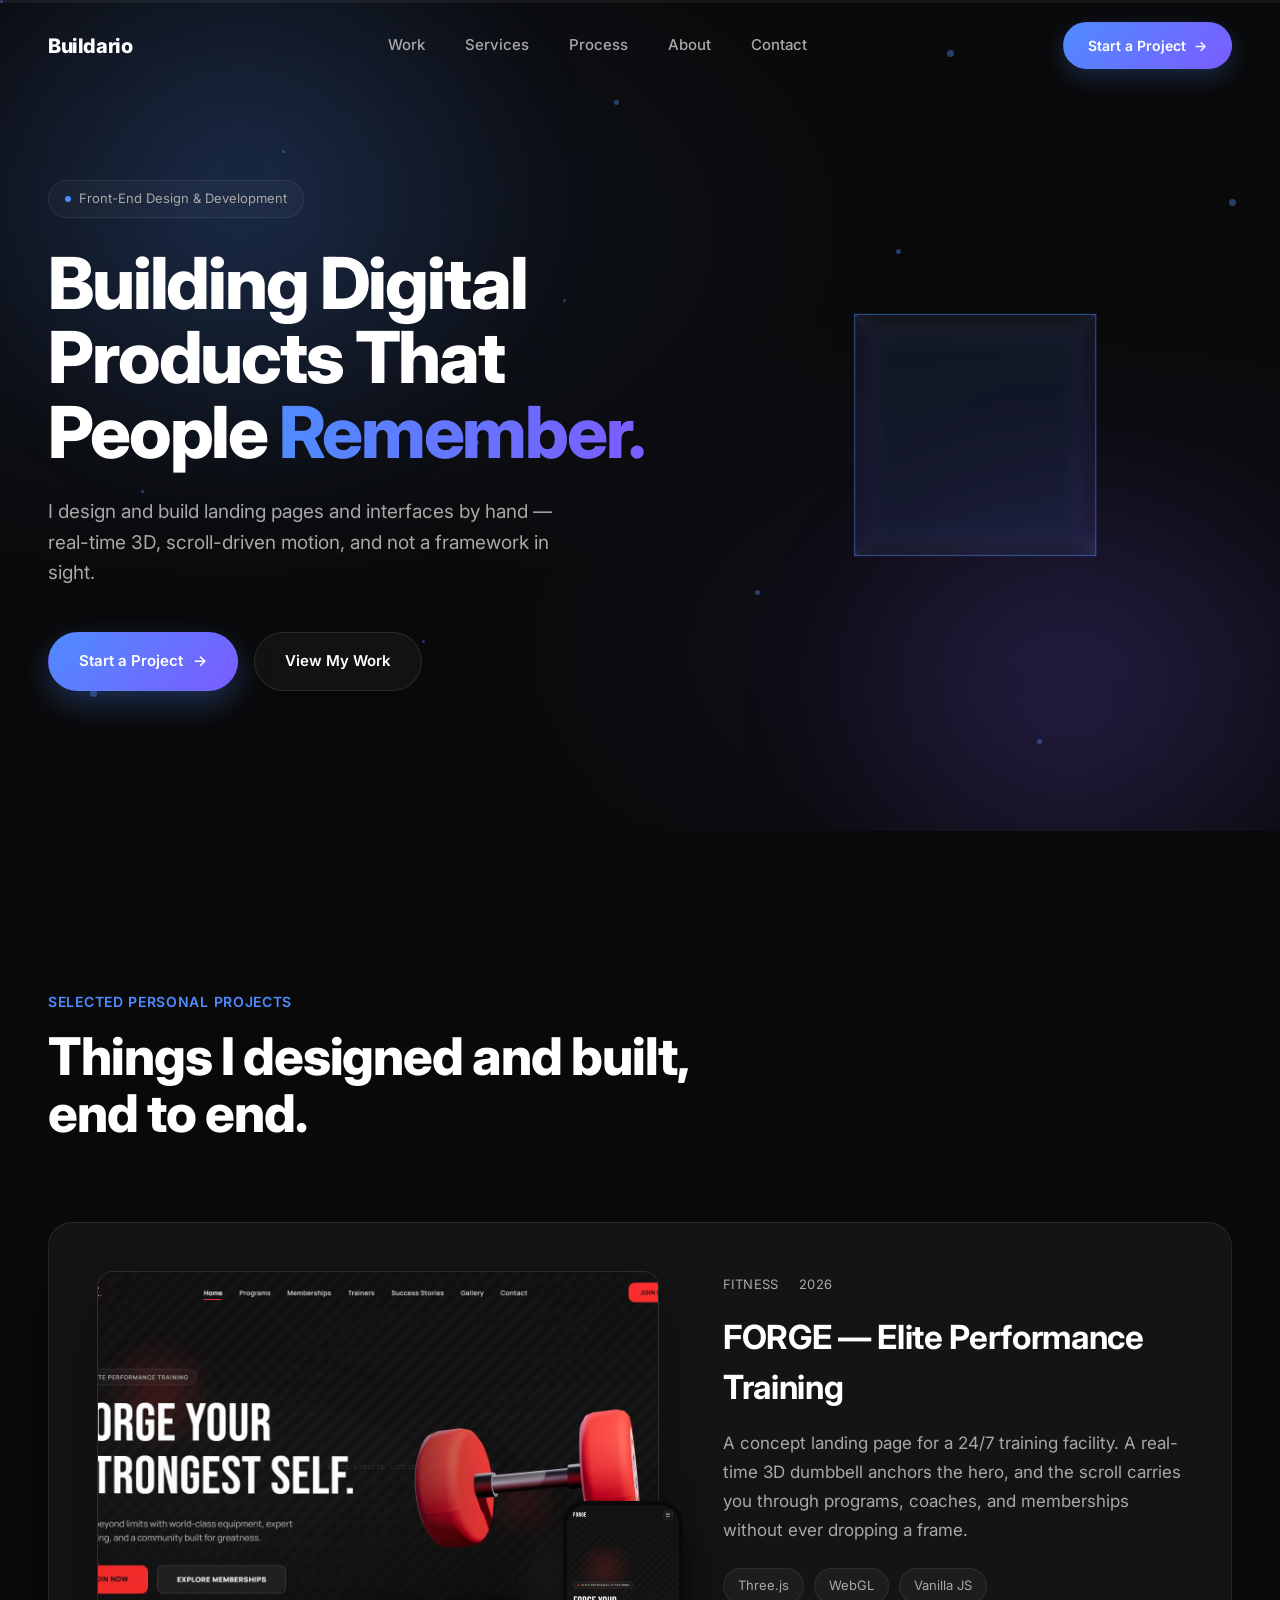
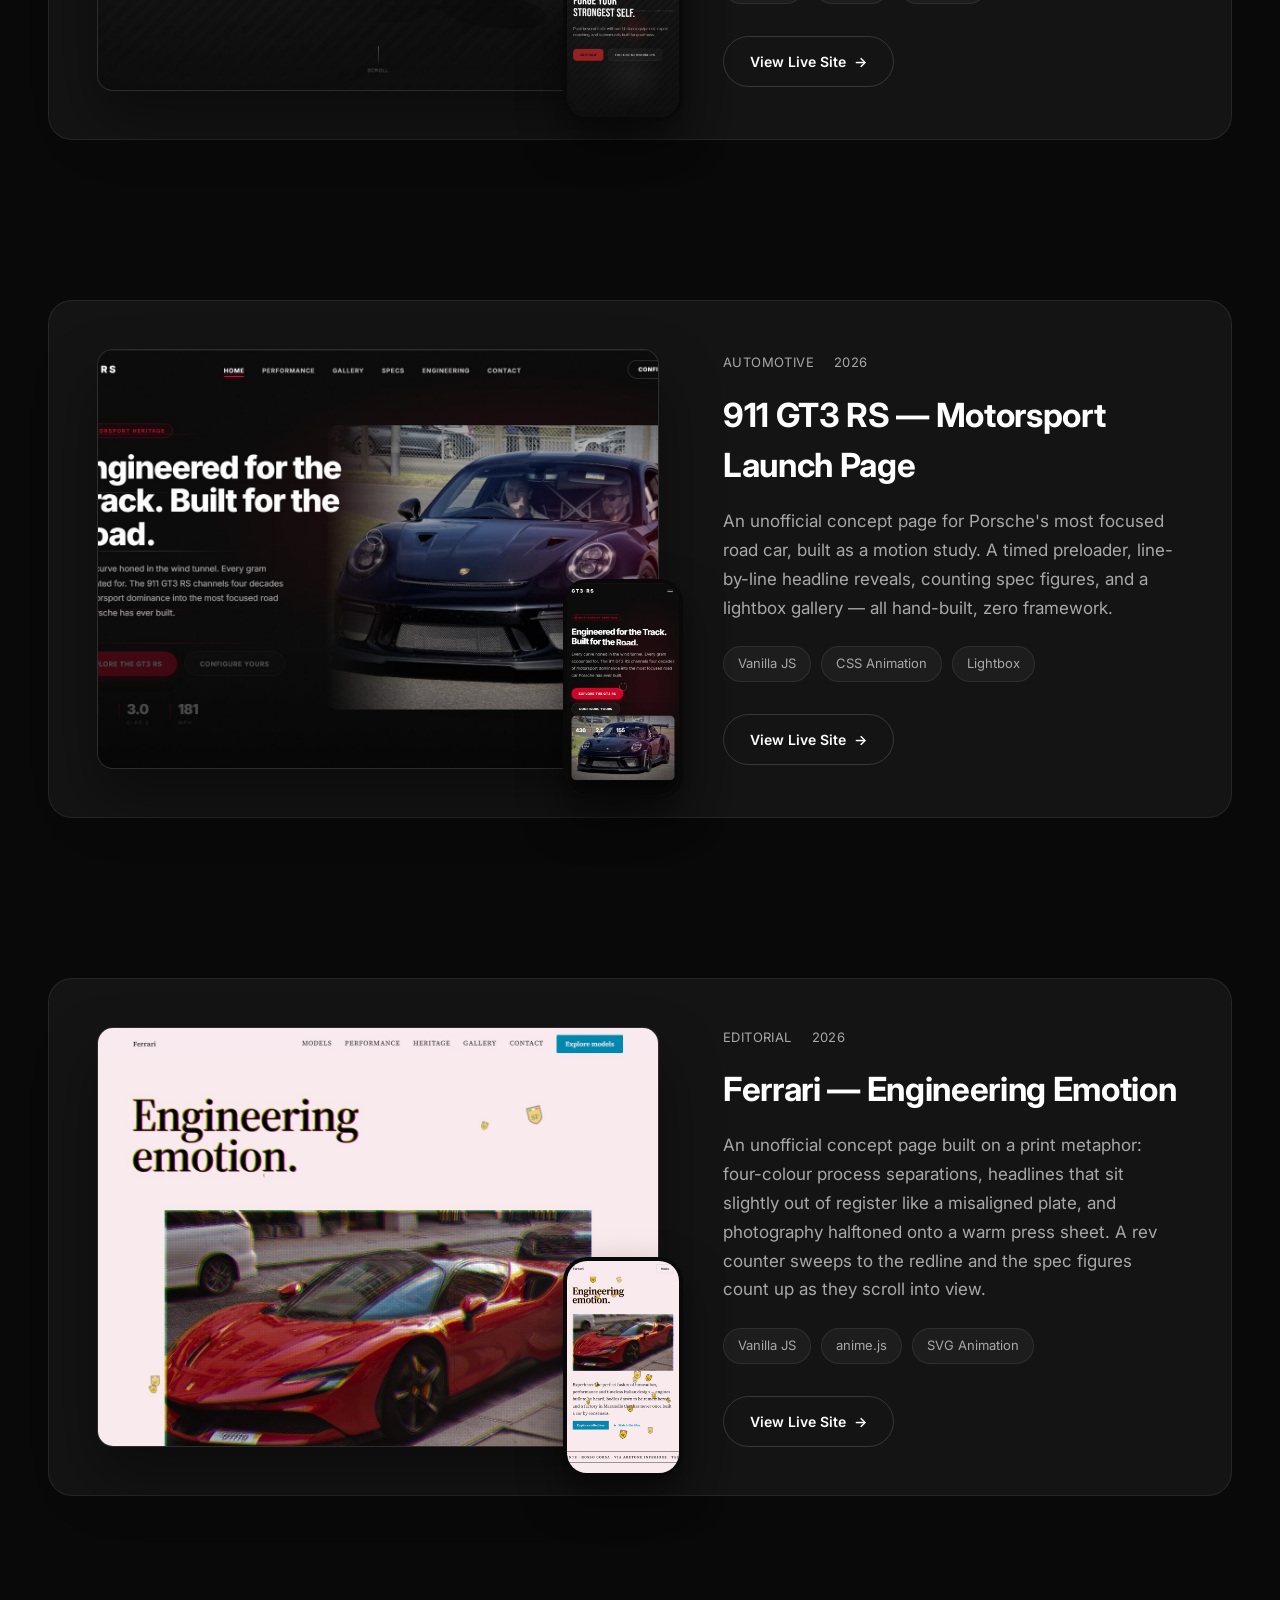
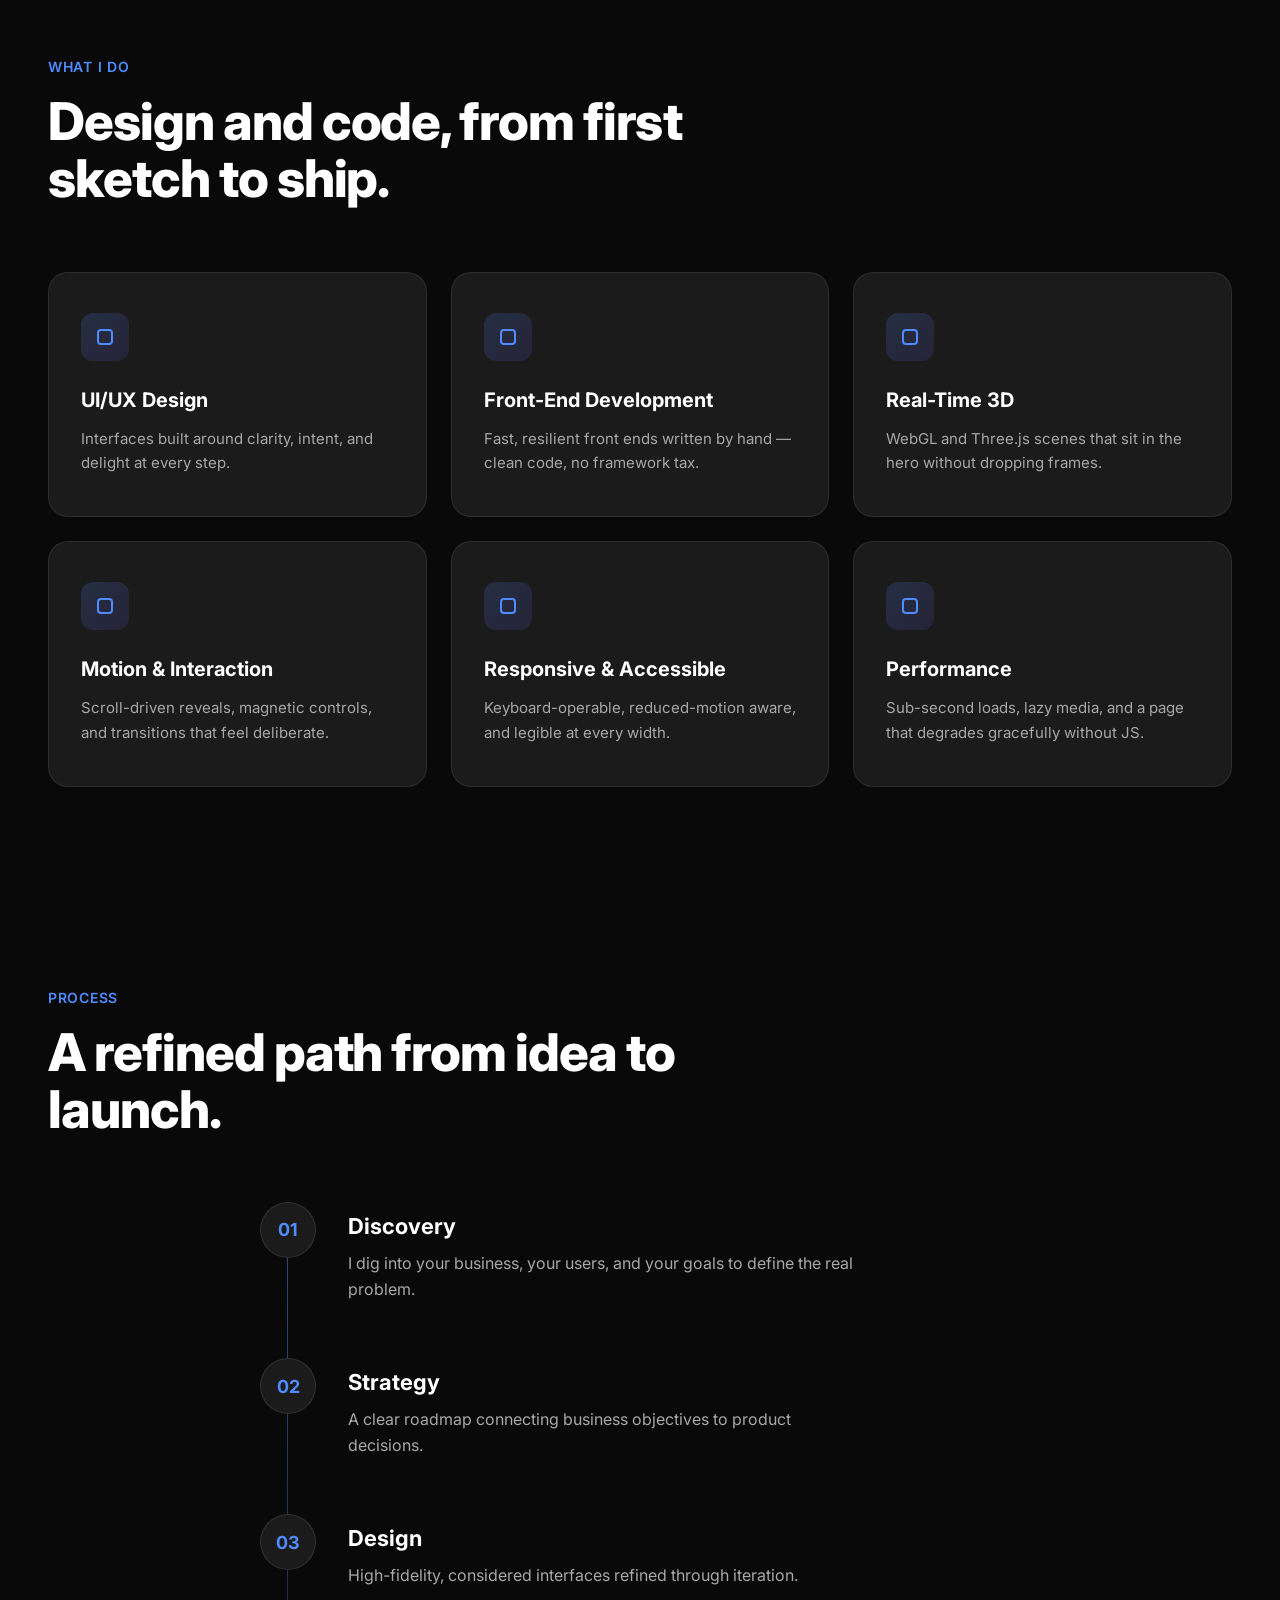
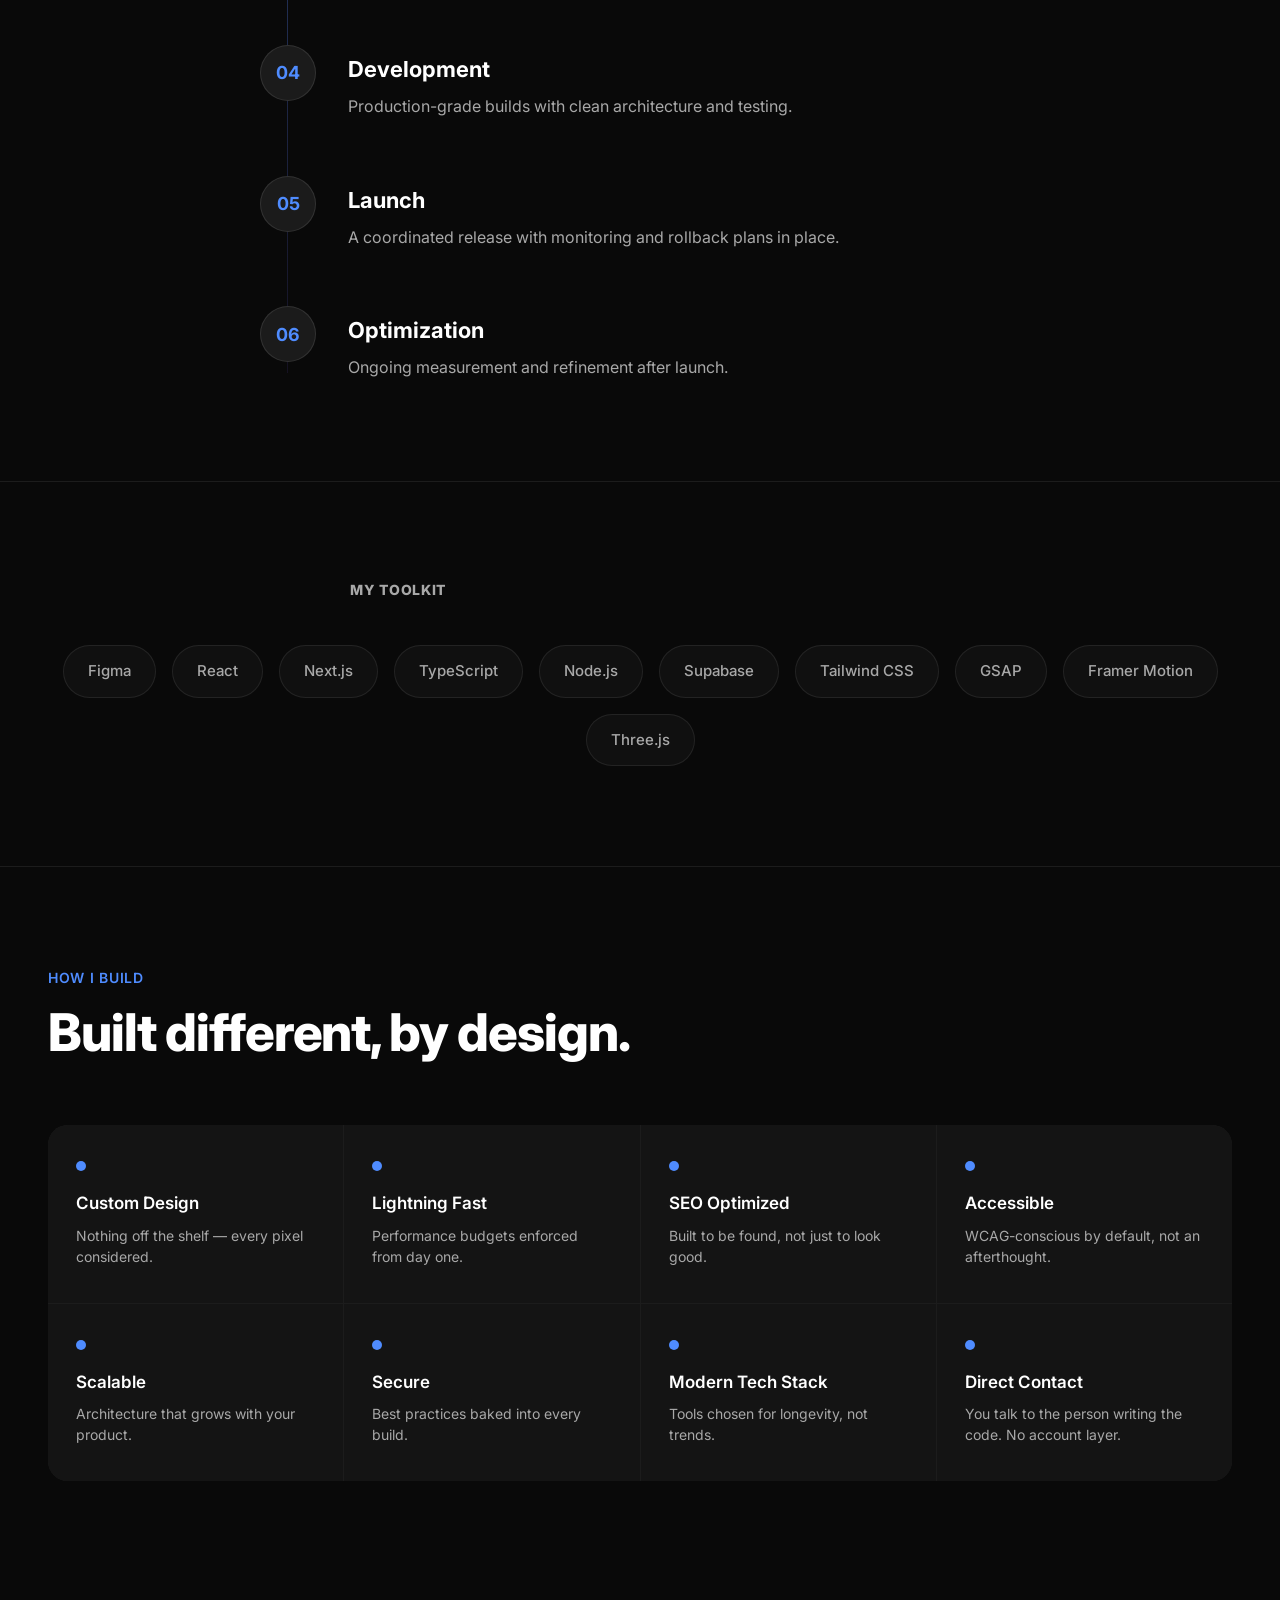
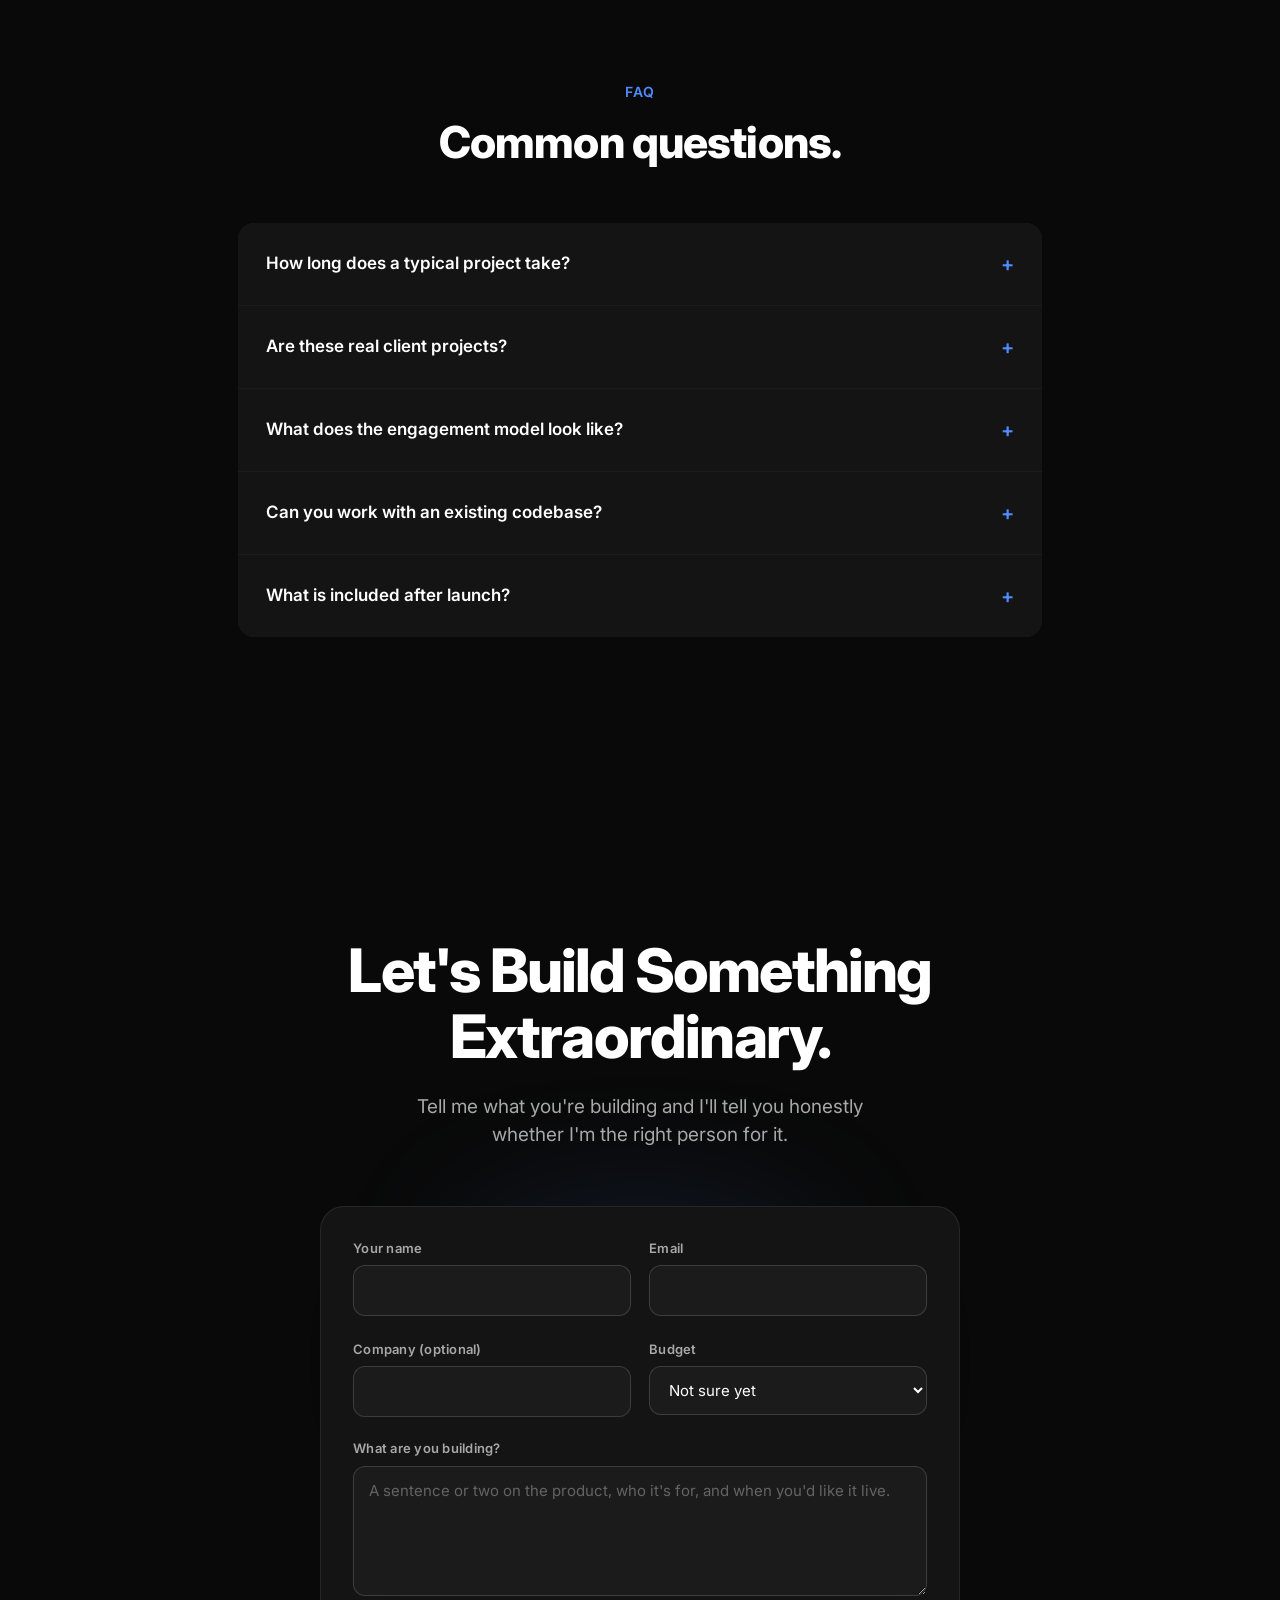
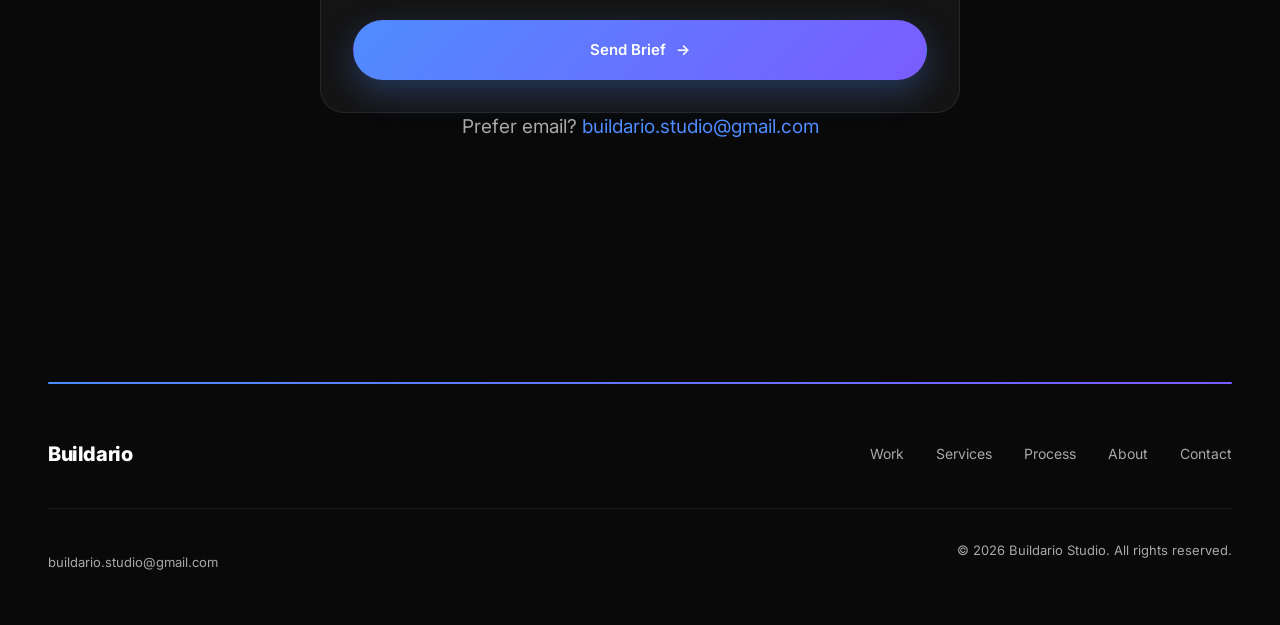
==== index.html @ 09057b98 "Make the brief form deliver without a backend, hide the dead sign-in The form had one path — the Sup" ====
<!DOCTYPE html>
<html lang="en">
<head>
<meta charset="utf-8">
<meta name="viewport" content="width=device-width, initial-scale=1">
<title>Buildario — Front-End Design &amp; Development Portfolio</title>
<meta name="description" content="Buildario is the portfolio of a front-end designer and developer. Hand-built landing pages and interfaces — WebGL, scroll-driven motion, and no frameworks.">
<!-- This page is the deploy root: buildario.studio serves it directly, with the
     three demos as sibling folders. -->
<link rel="canonical" href="https://buildario.studio/">

<!-- Social cards -->
<meta property="og:type" content="website">
<meta property="og:url" content="https://buildario.studio/">
<meta property="og:site_name" content="Buildario">
<meta property="og:title" content="Buildario — Front-End Design &amp; Development Portfolio">
<meta property="og:description" content="Hand-built landing pages and interfaces — WebGL, scroll-driven motion, and no frameworks.">
<meta property="og:image" content="https://buildario.studio/assets/og-cover.jpg">
<meta property="og:image:width" content="1200">
<meta property="og:image:height" content="630">
<meta property="og:image:alt" content="Buildario portfolio: Building Digital Products That People Remember.">
<meta name="twitter:card" content="summary_large_image">
<meta name="twitter:title" content="Buildario — Front-End Design &amp; Development Portfolio">
<meta name="twitter:description" content="Hand-built landing pages and interfaces — WebGL, scroll-driven motion, and no frameworks.">
<meta name="twitter:image" content="https://buildario.studio/assets/og-cover.jpg">
<meta name="theme-color" content="#090909">

<link rel="icon" href="favicon.svg" type="image/svg+xml">
<link rel="preconnect" href="https://fonts.googleapis.com">
<link rel="preconnect" href="https://fonts.gstatic.com" crossorigin>
<link href="https://fonts.googleapis.com/css2?family=Inter:wght@400;500;600;700;800;900&display=swap" rel="stylesheet">
<link rel="stylesheet" href="styles.css">
<script>
  /* Reveal states and the loader overlay only apply when JS is alive. If main.js
     never boots (blocked module, file:// origin, a thrown error), drop the flag
     so the page renders fully visible instead of sitting behind the loader.
     3s, not 2s: a slow connection should not silently disable every animation. */
  document.documentElement.classList.add('js');
  setTimeout(function () {
    if (!window.__buildarioReady) document.documentElement.classList.remove('js');
  }, 3000);
</script>
</head>
<body>

<div class="loader" id="loader" aria-hidden="true"><span>BUILDARIO</span></div>

<div class="cursor-glow" id="cursorGlow" aria-hidden="true"></div>

<div class="scroll-progress" aria-hidden="true"><span id="scrollBar"></span></div>

<!-- ===== NAV ===== -->
<nav id="nav">
  <a class="brand" href="#top">Buildario</a>

  <div class="nav-links" id="navLinks">
    <a href="#work" class="nav-link">Work</a>
    <a href="#services" class="nav-link">Services</a>
    <a href="#process" class="nav-link">Process</a>
    <a href="#why" class="nav-link">About</a>
    <a href="#contact" class="nav-link">Contact</a>
    <!-- Hidden by main.js until the backend is configured: a sign-in that
         cannot sign anyone in is worse than no link at all. -->
    <a href="login/" class="nav-link" id="clientLogin" hidden>Client Login</a>
    <a href="#contact" class="btn btn-primary drawer-cta">Start a Project <span aria-hidden="true">→</span></a>
  </div>

  <a href="#contact" class="btn btn-primary btn-sm magnetic nav-cta">Start a Project <span aria-hidden="true">→</span></a>

  <button type="button" class="nav-toggle" id="navToggle"
          aria-expanded="false" aria-controls="navLinks" aria-label="Open menu">
    <span class="nav-toggle-bars" aria-hidden="true"><span></span><span></span><span></span></span>
  </button>
</nav>
<div class="nav-scrim" id="navScrim" hidden></div>

<main>

<!-- ===== HERO ===== -->
<section class="hero" id="top">
  <span class="blob blob-a" aria-hidden="true"></span>
  <span class="blob blob-b" aria-hidden="true"></span>
  <div class="particles" id="particles" aria-hidden="true"></div>

  <div class="hero-inner">
  <div class="hero-copy reveal">
    <p class="badge"><span class="badge-dot" aria-hidden="true"></span>Front-End Design &amp; Development</p>
    <h1>Building Digital Products That People <span class="grad-text">Remember.</span></h1>
    <p class="hero-sub">I design and build landing pages and interfaces by hand — real-time 3D, scroll-driven motion, and not a framework in sight.</p>
    <div class="hero-cta">
      <a href="#contact" class="btn btn-primary magnetic">Start a Project <span aria-hidden="true">→</span></a>
      <a href="#work" class="btn btn-ghost magnetic">View My Work</a>
    </div>
  </div>

  <div class="hero-visual reveal" aria-hidden="true">
    <div class="cube" id="cube">
      <span class="face face-front"></span>
      <span class="face face-back"></span>
      <span class="face face-right"></span>
      <span class="face face-left"></span>
      <span class="face face-top"></span>
      <span class="face face-bottom"></span>
    </div>
  </div>
  </div>
</section>

<!-- ===== WORK ===== -->
<section id="work" class="section">
  <header class="section-head reveal">
    <p class="kicker">Selected Personal Projects</p>
    <h2>Things I designed and built, end to end.</h2>
  </header>

  <article class="project tilt reveal">
    <div class="project-media">
      <img class="shot shot-desktop" src="assets/gym-desktop.jpg" width="1440" height="900"
           alt="FORGE landing page on desktop: the headline Forge Your Strongest Self beside a 3D red dumbbell."
           loading="lazy" decoding="async">
      <img class="shot shot-mobile" src="assets/gym-mobile.jpg" width="430" height="880"
           alt="The same FORGE hero at mobile width." loading="lazy" decoding="async">
    </div>
    <div class="project-body">
      <p class="project-meta"><span>Fitness</span><span>2026</span></p>
      <h3>FORGE — Elite Performance Training</h3>
      <p class="project-desc">A concept landing page for a 24/7 training facility. A real-time 3D dumbbell anchors the hero, and the scroll carries you through programs, coaches, and memberships without ever dropping a frame.</p>
      <ul class="tags">
        <li>Three.js</li>
        <li>WebGL</li>
        <li>Vanilla JS</li>
      </ul>
      <!-- Explicit index.html, not the bare folder: a directory URL only resolves
           to the index when a server does it, so `gym/` shows a file listing
           (or nothing) when the page is opened straight off disk. -->
      <a class="btn btn-outline magnetic" href="gym/index.html">View Live Site <span aria-hidden="true">→</span></a>
    </div>
  </article>

  <article class="project tilt reveal">
    <div class="project-media">
      <img class="shot shot-desktop" src="assets/porsche-desktop.jpg" width="1440" height="900"
           alt="911 GT3 RS landing page on desktop: bold headline over a full-bleed photograph of a black GT3 RS on track."
           loading="lazy" decoding="async">
      <img class="shot shot-mobile" src="assets/porsche-mobile.jpg" width="430" height="880"
           alt="The same GT3 RS hero at mobile width." loading="lazy" decoding="async">
    </div>
    <div class="project-body">
      <p class="project-meta"><span>Automotive</span><span>2026</span></p>
      <h3>911 GT3 RS — Motorsport Launch Page</h3>
      <p class="project-desc">An unofficial concept page for Porsche's most focused road car, built as a motion study. A timed preloader, line-by-line headline reveals, counting spec figures, and a lightbox gallery — all hand-built, zero framework.</p>
      <ul class="tags">
        <li>Vanilla JS</li>
        <li>CSS Animation</li>
        <li>Lightbox</li>
      </ul>
      <a class="btn btn-outline magnetic" href="porsche/index.html">View Live Site <span aria-hidden="true">→</span></a>
    </div>
  </article>

  <article class="project tilt reveal">
    <div class="project-media">
      <img class="shot shot-desktop" src="assets/ferrari-desktop.jpg" width="1440" height="900"
           alt="Ferrari concept page on desktop: the headline Engineering emotion set in misregistered colour plates above a halftoned photograph of a red SF90."
           loading="lazy" decoding="async">
      <img class="shot shot-mobile" src="assets/ferrari-mobile.jpg" width="430" height="880"
           alt="The same Ferrari hero at mobile width." loading="lazy" decoding="async">
    </div>
    <div class="project-body">
      <p class="project-meta"><span>Editorial</span><span>2026</span></p>
      <h3>Ferrari — Engineering Emotion</h3>
      <p class="project-desc">An unofficial concept page built on a print metaphor: four-colour process separations, headlines that sit slightly out of register like a misaligned plate, and photography halftoned onto a warm press sheet. A rev counter sweeps to the redline and the spec figures count up as they scroll into view.</p>
      <ul class="tags">
        <li>Vanilla JS</li>
        <li>anime.js</li>
        <li>SVG Animation</li>
      </ul>
      <a class="btn btn-outline magnetic" href="ferrari/index.html">View Live Site <span aria-hidden="true">→</span></a>
    </div>
  </article>
</section>

<!-- ===== SERVICES ===== -->
<section id="services" class="section">
  <header class="section-head reveal">
    <p class="kicker">What I Do</p>
    <h2>Design and code, from first sketch to ship.</h2>
  </header>

  <div class="grid grid-services">
    <article class="card service reveal">
      <span class="service-icon" aria-hidden="true"><span></span></span>
      <h3>UI/UX Design</h3>
      <p>Interfaces built around clarity, intent, and delight at every step.</p>
    </article>
    <article class="card service reveal">
      <span class="service-icon" aria-hidden="true"><span></span></span>
      <h3>Front-End Development</h3>
      <p>Fast, resilient front ends written by hand — clean code, no framework tax.</p>
    </article>
    <article class="card service reveal">
      <span class="service-icon" aria-hidden="true"><span></span></span>
      <h3>Real-Time 3D</h3>
      <p>WebGL and Three.js scenes that sit in the hero without dropping frames.</p>
    </article>
    <article class="card service reveal">
      <span class="service-icon" aria-hidden="true"><span></span></span>
      <h3>Motion &amp; Interaction</h3>
      <p>Scroll-driven reveals, magnetic controls, and transitions that feel deliberate.</p>
    </article>
    <article class="card service reveal">
      <span class="service-icon" aria-hidden="true"><span></span></span>
      <h3>Responsive &amp; Accessible</h3>
      <p>Keyboard-operable, reduced-motion aware, and legible at every width.</p>
    </article>
    <article class="card service reveal">
      <span class="service-icon" aria-hidden="true"><span></span></span>
      <h3>Performance</h3>
      <p>Sub-second loads, lazy media, and a page that degrades gracefully without JS.</p>
    </article>
  </div>
</section>

<!-- ===== PROCESS ===== -->
<section id="process" class="section">
  <header class="section-head reveal">
    <p class="kicker">Process</p>
    <h2>A refined path from idea to launch.</h2>
  </header>

  <ol class="process">
    <li class="step reveal">
      <span class="step-n" aria-hidden="true">01</span>
      <div>
        <h3>Discovery</h3>
        <p>I dig into your business, your users, and your goals to define the real problem.</p>
      </div>
    </li>
    <li class="step reveal">
      <span class="step-n" aria-hidden="true">02</span>
      <div>
        <h3>Strategy</h3>
        <p>A clear roadmap connecting business objectives to product decisions.</p>
      </div>
    </li>
    <li class="step reveal">
      <span class="step-n" aria-hidden="true">03</span>
      <div>
        <h3>Design</h3>
        <p>High-fidelity, considered interfaces refined through iteration.</p>
      </div>
    </li>
    <li class="step reveal">
      <span class="step-n" aria-hidden="true">04</span>
      <div>
        <h3>Development</h3>
        <p>Production-grade builds with clean architecture and testing.</p>
      </div>
    </li>
    <li class="step reveal">
      <span class="step-n" aria-hidden="true">05</span>
      <div>
        <h3>Launch</h3>
        <p>A coordinated release with monitoring and rollback plans in place.</p>
      </div>
    </li>
    <li class="step reveal">
      <span class="step-n" aria-hidden="true">06</span>
      <div>
        <h3>Optimization</h3>
        <p>Ongoing measurement and refinement after launch.</p>
      </div>
    </li>
  </ol>
</section>

<!-- ===== TOOLKIT ===== -->
<section class="section toolkit reveal" aria-labelledby="toolkit-h">
  <h2 class="overline" id="toolkit-h">My Toolkit</h2>
  <ul class="tech" id="tech">
    <li>Figma</li>
    <li>React</li>
    <li>Next.js</li>
    <li>TypeScript</li>
    <li>Node.js</li>
    <li>Supabase</li>
    <li>Tailwind CSS</li>
    <li>GSAP</li>
    <li>Framer Motion</li>
    <li>Three.js</li>
  </ul>
</section>

<!-- ===== WHY ===== -->
<section id="why" class="section">
  <header class="section-head reveal">
    <p class="kicker">How I Build</p>
    <h2>Built different, by design.</h2>
  </header>

  <div class="why-grid">
    <article class="why reveal">
      <span class="why-dot" aria-hidden="true"></span>
      <h3>Custom Design</h3>
      <p>Nothing off the shelf — every pixel considered.</p>
    </article>
    <article class="why reveal">
      <span class="why-dot" aria-hidden="true"></span>
      <h3>Lightning Fast</h3>
      <p>Performance budgets enforced from day one.</p>
    </article>
    <article class="why reveal">
      <span class="why-dot" aria-hidden="true"></span>
      <h3>SEO Optimized</h3>
      <p>Built to be found, not just to look good.</p>
    </article>
    <article class="why reveal">
      <span class="why-dot" aria-hidden="true"></span>
      <h3>Accessible</h3>
      <p>WCAG-conscious by default, not an afterthought.</p>
    </article>
    <article class="why reveal">
      <span class="why-dot" aria-hidden="true"></span>
      <h3>Scalable</h3>
      <p>Architecture that grows with your product.</p>
    </article>
    <article class="why reveal">
      <span class="why-dot" aria-hidden="true"></span>
      <h3>Secure</h3>
      <p>Best practices baked into every build.</p>
    </article>
    <article class="why reveal">
      <span class="why-dot" aria-hidden="true"></span>
      <h3>Modern Tech Stack</h3>
      <p>Tools chosen for longevity, not trends.</p>
    </article>
    <article class="why reveal">
      <span class="why-dot" aria-hidden="true"></span>
      <h3>Direct Contact</h3>
      <p>You talk to the person writing the code. No account layer.</p>
    </article>
  </div>
</section>

<!-- ===== FAQ ===== -->
<section id="faq" class="section faq-section">
  <header class="section-head section-head-center reveal">
    <p class="kicker">FAQ</p>
    <h2>Common questions.</h2>
  </header>

  <div class="faq">
    <div class="faq-item reveal">
      <h3>
        <button type="button" class="faq-q" aria-expanded="false" aria-controls="faq-a1" id="faq-q1">
          How long does a typical project take?
          <span class="faq-icon" aria-hidden="true">+</span>
        </button>
      </h3>
      <div class="faq-a" id="faq-a1" role="region" aria-labelledby="faq-q1">
        <p>A landing page of this scale takes roughly 2–4 weeks from brief to launch. Larger builds scale from there — I'll give you a range before any work starts.</p>
      </div>
    </div>

    <div class="faq-item reveal">
      <h3>
        <button type="button" class="faq-q" aria-expanded="false" aria-controls="faq-a2" id="faq-q2">
          Are these real client projects?
          <span class="faq-icon" aria-hidden="true">+</span>
        </button>
      </h3>
      <div class="faq-a" id="faq-a2" role="region" aria-labelledby="faq-q2">
        <p>No — the three builds above are self-directed concept projects, designed and coded start to finish to push specific techniques. Every line of them is mine, and they are all live and clickable.</p>
      </div>
    </div>

    <div class="faq-item reveal">
      <h3>
        <button type="button" class="faq-q" aria-expanded="false" aria-controls="faq-a3" id="faq-q3">
          What does the engagement model look like?
          <span class="faq-icon" aria-hidden="true">+</span>
        </button>
      </h3>
      <div class="faq-a" id="faq-a3" role="region" aria-labelledby="faq-q3">
        <p>Fixed price for a defined scope, or an hourly rate for open-ended work. Whichever fits, you get the number in writing before I start.</p>
      </div>
    </div>

    <div class="faq-item reveal">
      <h3>
        <button type="button" class="faq-q" aria-expanded="false" aria-controls="faq-a4" id="faq-q4">
          Can you work with an existing codebase?
          <span class="faq-icon" aria-hidden="true">+</span>
        </button>
      </h3>
      <div class="faq-a" id="faq-a4" role="region" aria-labelledby="faq-q4">
        <p>Usually, yes. I read it first and tell you honestly whether extending it or rebuilding is the better call — including when the honest answer is that you don't need me.</p>
      </div>
    </div>

    <div class="faq-item reveal">
      <h3>
        <button type="button" class="faq-q" aria-expanded="false" aria-controls="faq-a5" id="faq-q5">
          What is included after launch?
          <span class="faq-icon" aria-hidden="true">+</span>
        </button>
      </h3>
      <div class="faq-a" id="faq-a5" role="region" aria-labelledby="faq-q5">
        <p>You get the full source, a short handoff write-up, and me on email for bug fixes after launch. Ongoing work is a separate arrangement.</p>
      </div>
    </div>
  </div>
</section>

<!-- ===== CONTACT ===== -->
<section id="contact" class="cta reveal">
  <span class="cta-glow" aria-hidden="true"></span>
  <div class="cta-inner">
    <h2>Let's Build Something Extraordinary.</h2>
    <p>Tell me what you're building and I'll tell you honestly whether I'm the right person for it.</p>

    <form class="contact-form" id="briefForm" novalidate>
      <p class="form-msg" id="briefMsg" hidden></p>

      <div class="field-row">
        <div class="field">
          <label for="briefName">Your name</label>
          <input type="text" id="briefName" name="name" autocomplete="name" maxlength="120" required>
        </div>
        <div class="field">
          <label for="briefEmail">Email</label>
          <input type="email" id="briefEmail" name="email" autocomplete="email" maxlength="254" required>
        </div>
      </div>

      <div class="field-row">
        <div class="field">
          <label for="briefCompany">Company <span class="muted">(optional)</span></label>
          <input type="text" id="briefCompany" name="company" autocomplete="organization" maxlength="160">
        </div>
        <div class="field">
          <label for="briefBudget">Budget</label>
          <select id="briefBudget" name="budget">
            <option value="">Not sure yet</option>
            <option value="500 TND">500 TND</option>
            <option value="500 – 1000 TND">500 – 1000 TND</option>
            <option value="1000 – 1500 TND">1000 – 1500 TND</option>
            <option value="+1500 TND">+1500 TND</option>
          </select>
        </div>
      </div>

      <div class="field">
        <label for="briefMessage">What are you building?</label>
        <textarea id="briefMessage" name="message" maxlength="4000" required
                  placeholder="A sentence or two on the product, who it's for, and when you'd like it live."></textarea>
      </div>

      <!-- Not a real field. Kept out of the tab order and hidden from screen
           readers so only a form-filling script ever touches it. -->
      <div class="hp-field" aria-hidden="true">
        <label for="briefWebsite">Leave this empty</label>
        <input type="text" id="briefWebsite" name="website" tabindex="-1" autocomplete="off">
      </div>

      <button type="submit" class="btn btn-primary" id="briefSubmit">Send Brief <span aria-hidden="true">→</span></button>
    </form>

    <p class="contact-alt">
      Prefer email? <a href="mailto:buildario.studio@gmail.com">buildario.studio@gmail.com</a><span
        id="clientLoginAlt" hidden> · Already a client? <a href="login/">Sign in</a></span>
    </p>
  </div>
</section>

</main>

<!-- ===== FOOTER ===== -->
<footer>
  <div class="footer-rule" aria-hidden="true"></div>

  <div class="footer-top">
    <div class="brand brand-footer">Buildario</div>
    <nav class="footer-links" aria-label="Footer">
      <a href="#work">Work</a>
      <a href="#services">Services</a>
      <a href="#process">Process</a>
      <a href="#why">About</a>
      <a href="#contact">Contact</a>
    </nav>
    <!-- Social links intentionally omitted until there are real profiles to point at.
         Add them back as a .footer-social block when the accounts exist. -->
  </div>

  <div class="footer-bottom">
    <a href="mailto:buildario.studio@gmail.com">buildario.studio@gmail.com</a>
    <span>© 2026 Buildario Studio. All rights reserved.</span>
  </div>
</footer>

<script src="app/config.js"></script>
<script src="main.js" defer></script>
</body>
</html>
---- styles.css ----
/* ==========================================================================
   Buildario — front-end design & development portfolio
   Ported from the original Claude Design export to vanilla CSS.
   ========================================================================== */

:root {
  --bg: #090909;
  --surface: #141414;
  --surface-2: #1b1b1b;

  --text: #ffffff;
  --muted: #a8a8a8;

  --accent: #4f8cff;
  --accent-2: #7b5cff;
  --grad: linear-gradient(135deg, var(--accent), var(--accent-2));

  --line: rgba(255, 255, 255, 0.08);
  --line-strong: rgba(255, 255, 255, 0.15);
  --fill: rgba(255, 255, 255, 0.04);

  --shell: 1400px;
  --gutter: 48px;
  /* Rendered height of the bar, not its padding: 22px + a 48px-tall control +
     22px. The old 76px left anchors tucking under the nav by ~16px. */
  --nav-h: 92px;
  --tap: 44px;   /* minimum touch target */

  --ease: cubic-bezier(0.16, 1, 0.3, 1);
}

* { box-sizing: border-box; margin: 0; padding: 0; }

html {
  scroll-behavior: smooth;
  scroll-padding-top: calc(var(--nav-h) + 24px);
}

body {
  background: var(--bg);
  color: var(--text);
  font-family: 'Inter', system-ui, -apple-system, 'Segoe UI', sans-serif;
  font-size: 16px;
  line-height: 1.5;
  overflow-x: hidden;
  -webkit-font-smoothing: antialiased;
}

a { color: var(--accent); text-decoration: none; transition: color 0.25s ease; }
a:hover { color: var(--accent-2); }
ul, ol { list-style: none; }
::selection { background: var(--accent); color: #fff; }

:focus-visible {
  outline: 2px solid var(--accent);
  outline-offset: 3px;
  border-radius: 4px;
}

/* ==========================================================================
   Keyframes
   ========================================================================== */

@keyframes floatY {
  0%, 100% { transform: translateY(0); }
  50%      { transform: translateY(-18px); }
}
@keyframes blobPulse {
  0%, 100% { transform: scale(1) translate(0, 0); opacity: 0.55; }
  50%      { transform: scale(1.15) translate(20px, -10px); opacity: 0.8; }
}
@keyframes spinCube {
  0%   { transform: rotateX(-18deg) rotateY(0deg); }
  100% { transform: rotateX(-18deg) rotateY(360deg); }
}
@keyframes gradientShift {
  0%   { background-position: 0% 50%; }
  100% { background-position: 200% 50%; }
}
@keyframes particleDrift {
  0%, 100% { transform: translate(0, 0); opacity: 0.3; }
  50%      { transform: translate(15px, -25px); opacity: 0.9; }
}

/* ==========================================================================
   Chrome — loader, cursor glow, scroll progress
   ========================================================================== */

.loader { display: none; }

.js .loader {
  position: fixed;
  inset: 0;
  z-index: 9999;
  display: flex;
  align-items: center;
  justify-content: center;
  background: var(--bg);
  font-size: 20px;
  font-weight: 700;
  letter-spacing: 6px;
  transition: opacity 0.7s ease, visibility 0.7s ease;
}
.js .loader.done { opacity: 0; visibility: hidden; }

.cursor-glow {
  position: fixed;
  top: 0;
  left: 0;
  width: 500px;
  height: 500px;
  margin: -250px 0 0 -250px;
  border-radius: 50%;
  background: radial-gradient(circle,
    rgba(79, 140, 255, 0.12) 0%,
    rgba(123, 92, 255, 0.06) 40%,
    transparent 70%);
  filter: blur(20px);
  pointer-events: none;
  opacity: 0;
  z-index: 40;
  will-change: transform;
}

.scroll-progress {
  position: fixed;
  inset: 0 0 auto 0;
  height: 3px;
  background: rgba(255, 255, 255, 0.05);
  z-index: 60;
}
.scroll-progress span {
  display: block;
  height: 100%;
  width: 0;
  background: linear-gradient(90deg, var(--accent), var(--accent-2));
}

/* ==========================================================================
   Nav
   ========================================================================== */

#nav {
  position: fixed;
  inset: 0 0 auto 0;
  z-index: 50;
  display: flex;
  align-items: center;
  justify-content: space-between;
  gap: 24px;
  padding: 22px var(--gutter);
  border-bottom: 1px solid transparent;
  transition: background 0.4s ease, backdrop-filter 0.4s ease, border-color 0.4s ease;
}
#nav.scrolled {
  background: rgba(9, 9, 9, 0.72);
  backdrop-filter: blur(20px);
  border-bottom-color: var(--line);
}

.brand {
  font-size: 20px;
  font-weight: 800;
  letter-spacing: -0.02em;
  color: var(--text);
}
.brand:hover { color: var(--text); }

.nav-links { display: flex; gap: 40px; align-items: center; }
.nav-link {
  font-size: 15px;
  font-weight: 500;
  color: var(--muted);
}
.nav-link:hover,
.nav-link.active { color: var(--text); }

/* --- mobile drawer ------------------------------------------------------ */

/* Drawer-only. Needs two classes to outrank `.btn { display: inline-flex }`,
   which is declared later in the sheet at equal specificity. */
.nav-links .drawer-cta { display: none; }

.nav-toggle {
  display: none;               /* shown below the drawer breakpoint */
  place-items: center;
  /* the drawer is a sibling inside #nav's stacking context and would otherwise
     paint over the toggle, leaving no visible way to close it */
  position: relative;
  z-index: 65;
  width: var(--tap);
  height: var(--tap);
  border: 1px solid var(--line);
  border-radius: 12px;
  background: var(--fill);
  cursor: pointer;
}
.nav-toggle-bars {
  display: grid;
  gap: 4px;
  width: 18px;
}
.nav-toggle-bars span {
  display: block;
  height: 2px;
  border-radius: 2px;
  background: var(--text);
  transition: transform 0.3s var(--ease), opacity 0.2s ease;
}
/* three bars fold into an X */
.nav-toggle[aria-expanded="true"] .nav-toggle-bars span:nth-child(1) {
  transform: translateY(6px) rotate(45deg);
}
.nav-toggle[aria-expanded="true"] .nav-toggle-bars span:nth-child(2) { opacity: 0; }
.nav-toggle[aria-expanded="true"] .nav-toggle-bars span:nth-child(3) {
  transform: translateY(-6px) rotate(-45deg);
}

.nav-scrim {
  position: fixed;
  inset: 0;
  z-index: 45;
  background: rgba(9, 9, 9, 0.6);
  backdrop-filter: blur(2px);
  opacity: 0;
  transition: opacity 0.3s ease;
}
.nav-scrim.on { opacity: 1; }

/* ==========================================================================
   Buttons
   ========================================================================== */

.btn {
  display: inline-flex;
  align-items: center;
  gap: 10px;
  padding: 17px 30px;
  border: 1px solid transparent;
  border-radius: 100px;
  font: inherit;
  font-size: 15px;
  font-weight: 600;
  color: var(--text);
  cursor: pointer;
  transition: transform 0.2s ease, background 0.25s ease,
              border-color 0.25s ease, box-shadow 0.25s ease;
}
.btn:hover { color: var(--text); }
.btn-sm { padding: 12px 24px; font-size: 14px; gap: 8px; }

.btn-primary {
  background: var(--grad);
  box-shadow: 0 12px 32px rgba(79, 140, 255, 0.3);
}
.btn-sm.btn-primary { box-shadow: 0 8px 24px rgba(79, 140, 255, 0.25); }
.btn-primary:hover { box-shadow: 0 16px 40px rgba(79, 140, 255, 0.42); }

.btn-ghost {
  background: var(--fill);
  border-color: rgba(255, 255, 255, 0.1);
}
.btn-ghost:hover { background: rgba(255, 255, 255, 0.08); }

.btn-outline {
  background: transparent;
  border-color: var(--line-strong);
  padding: 14px 26px;
  font-size: 14px;
  gap: 8px;
}
.btn-outline:hover { background: var(--fill); border-color: rgba(255, 255, 255, 0.28); }

/* ==========================================================================
   Layout primitives
   ========================================================================== */

.section {
  max-width: var(--shell);
  margin: 0 auto;
  padding: 100px var(--gutter);
}

.section-head { margin-bottom: 64px; }
.section-head-center { text-align: center; }

.kicker {
  font-size: 14px;
  font-weight: 600;
  color: var(--accent);
  letter-spacing: 0.05em;
  text-transform: uppercase;
  margin-bottom: 16px;
}

.overline {
  font-size: 14px;
  color: var(--muted);
  letter-spacing: 0.05em;
  text-transform: uppercase;
  text-align: center;
}

h2 {
  font-size: clamp(32px, 4.4vw, 52px);
  font-weight: 800;
  letter-spacing: -0.02em;
  line-height: 1.1;
  max-width: 700px;
}
.section-head-center h2 { margin: 0 auto; font-size: clamp(30px, 4vw, 44px); }

.grad-text {
  background: linear-gradient(90deg, var(--accent), var(--accent-2));
  -webkit-background-clip: text;
  background-clip: text;
  color: transparent;
}

/* ==========================================================================
   Hero
   ========================================================================== */

/* Full-bleed: the hero owns the whole viewport width so its glow reaches both
   edges at any screen size. Only the content is capped to --shell. */
.hero {
  position: relative;
  width: 100%;
  padding: 180px 0 140px;
  overflow: hidden;
}
/* base wash — guarantees the sides are never flat black on ultrawide screens */
.hero::before {
  content: '';
  position: absolute;
  inset: 0;
  pointer-events: none;
  background:
    radial-gradient(75% 65% at 18% 28%, rgba(79, 140, 255, 0.10), transparent 72%),
    radial-gradient(70% 60% at 84% 78%, rgba(123, 92, 255, 0.09), transparent 72%);
}

.hero-inner {
  position: relative;
  z-index: 2;
  max-width: var(--shell);
  margin: 0 auto;
  padding: 0 var(--gutter);
  display: grid;
  grid-template-columns: 1.1fr 0.9fr;
  gap: 40px;
  align-items: center;
}

.blob {
  position: absolute;
  border-radius: 50%;
  filter: blur(40px);
  pointer-events: none;
  animation: blobPulse 10s ease-in-out infinite;
}
/* sized and placed in viewport units so they track the edges, not the 1400px shell */
.blob-a {
  top: -140px;
  left: -6vw;
  width: min(640px, 62vw);
  height: min(640px, 62vw);
  background: radial-gradient(circle, rgba(79, 140, 255, 0.18), transparent 70%);
}
.blob-b {
  bottom: -160px;
  right: -6vw;
  width: min(580px, 56vw);
  height: min(580px, 56vw);
  background: radial-gradient(circle, rgba(123, 92, 255, 0.16), transparent 70%);
  animation-duration: 12s;
  animation-delay: 2s;
}

.particles { position: absolute; inset: 0; pointer-events: none; }
.particle {
  position: absolute;
  border-radius: 50%;
  background: var(--accent);
  opacity: 0.4;
  animation: particleDrift var(--dur, 6s) ease-in-out infinite var(--delay, 0s);
}

.hero-copy { position: relative; z-index: 2; }

.badge {
  display: inline-flex;
  align-items: center;
  gap: 8px;
  padding: 8px 16px;
  margin-bottom: 28px;
  border: 1px solid var(--line);
  border-radius: 100px;
  background: rgba(255, 255, 255, 0.03);
  font-size: 13px;
  color: var(--muted);
}
.badge-dot {
  width: 6px;
  height: 6px;
  border-radius: 50%;
  background: var(--accent);
}

.hero h1 {
  font-size: clamp(40px, 5.6vw, 76px);
  line-height: 1.04;
  font-weight: 800;
  letter-spacing: -0.03em;
  margin-bottom: 28px;
}

.hero-sub {
  font-size: 19px;
  line-height: 1.6;
  color: var(--muted);
  max-width: 520px;
  margin-bottom: 44px;
}

.hero-cta { display: flex; flex-wrap: wrap; gap: 16px; }

/* --- 3D cube ------------------------------------------------------------ */

.hero-visual {
  position: relative;
  z-index: 2;
  height: 440px;
  display: flex;
  align-items: center;
  justify-content: center;
  perspective: 1200px;
}

.cube {
  position: relative;
  width: 220px;
  height: 220px;
  transform-style: preserve-3d;
  animation: spinCube 18s linear infinite;
}
.face {
  position: absolute;
  inset: 0;
  border: 1px solid rgba(79, 140, 255, 0.5);
  background: rgba(79, 140, 255, 0.05);
  backdrop-filter: blur(6px);
}
.face-front  { transform: translateZ(110px); }
.face-back   { transform: rotateY(180deg) translateZ(110px); }
.face-right  { transform: rotateY(90deg) translateZ(110px); }
.face-left   { transform: rotateY(-90deg) translateZ(110px); }
.face-right,
.face-left {
  border-color: rgba(123, 92, 255, 0.4);
  background: rgba(123, 92, 255, 0.04);
}
.face-top    { transform: rotateX(90deg) translateZ(110px); }
.face-bottom { transform: rotateX(-90deg) translateZ(110px); }
.face-top,
.face-bottom {
  border-color: var(--line-strong);
  background: rgba(255, 255, 255, 0.02);
}

/* ==========================================================================
   Work
   ========================================================================== */

#work { padding-top: 160px; padding-bottom: 60px; }
#work .section-head { margin-bottom: 80px; }

.project {
  display: grid;
  grid-template-columns: 1.1fr 0.9fr;
  gap: 64px;
  align-items: center;
  margin-bottom: 160px;
  padding: 48px;
  border: 1px solid var(--line);
  border-radius: 24px;
  background: var(--surface);
  transition: transform 0.15s ease, box-shadow 0.4s ease;
}
.project:last-child { margin-bottom: 0; }
.project:hover { box-shadow: 0 30px 80px rgba(0, 0, 0, 0.5); }

.project-media { position: relative; height: 420px; }

.project-meta {
  display: flex;
  gap: 20px;
  margin-bottom: 18px;
  font-size: 13px;
  color: var(--muted);
  letter-spacing: 0.03em;
  text-transform: uppercase;
}
.project h3 {
  font-size: clamp(26px, 2.6vw, 34px);
  font-weight: 700;
  letter-spacing: -0.01em;
  margin-bottom: 16px;
}
.project-desc {
  font-size: 17px;
  line-height: 1.7;
  color: var(--muted);
  margin-bottom: 24px;
}

.tags {
  display: flex;
  flex-wrap: wrap;
  gap: 10px;
  margin-bottom: 32px;
}
.tags li {
  padding: 7px 14px;
  border: 1px solid var(--line);
  border-radius: 100px;
  background: var(--fill);
  font-size: 13px;
  color: var(--muted);
}

/* --- live screenshots --------------------------------------------------- */

.shot {
  display: block;
  object-fit: cover;
  background: var(--surface-2);
}
.shot-desktop {
  width: 100%;
  height: 100%;
  border: 1px solid var(--line);
  border-radius: 16px;
  object-position: top center;
  box-shadow: 0 30px 60px rgba(0, 0, 0, 0.4);
}
.shot-mobile {
  position: absolute;
  right: -24px;
  bottom: -30px;
  width: 120px;
  height: 220px;
  border: 4px solid var(--bg);
  border-radius: 24px;
  object-position: top center;
  box-shadow: 0 20px 40px rgba(0, 0, 0, 0.5);
}

/* ==========================================================================
   Cards — services
   ========================================================================== */

.grid { display: grid; gap: 24px; }
.grid-services { grid-template-columns: repeat(3, 1fr); }

.card {
  border: 1px solid var(--line);
  border-radius: 20px;
  background: var(--surface-2);
}

.service {
  padding: 40px 32px;
  transition: transform 0.35s ease, box-shadow 0.35s ease, border-color 0.35s ease;
}
.service:hover {
  transform: translateY(-8px);
  border-color: rgba(79, 140, 255, 0.3);
  box-shadow: 0 0 0 1px rgba(79, 140, 255, 0.3),
              0 20px 50px rgba(79, 140, 255, 0.12);
}
.service-icon {
  display: flex;
  align-items: center;
  justify-content: center;
  width: 48px;
  height: 48px;
  margin-bottom: 24px;
  border-radius: 12px;
  background: linear-gradient(135deg, rgba(79, 140, 255, 0.18), rgba(123, 92, 255, 0.12));
}
.service-icon span {
  width: 16px;
  height: 16px;
  border: 2px solid var(--accent);
  border-radius: 4px;
}
.service h3 { font-size: 20px; font-weight: 700; margin-bottom: 12px; }
.service p { font-size: 15px; line-height: 1.65; color: var(--muted); }

/* ==========================================================================
   Process
   ========================================================================== */

.process {
  position: relative;
  max-width: 760px;
  margin: 0 auto;
}
.process::before {
  content: '';
  position: absolute;
  left: 27px;
  top: 8px;
  bottom: 8px;
  width: 1px;
  background: linear-gradient(180deg, rgba(79, 140, 255, 0.5), rgba(123, 92, 255, 0.1));
}

.step {
  position: relative;
  display: flex;
  gap: 32px;
  padding-bottom: 56px;
}
.step:last-child { padding-bottom: 0; }
.step-n {
  flex-shrink: 0;
  display: flex;
  align-items: center;
  justify-content: center;
  width: 56px;
  height: 56px;
  border: 1px solid rgba(255, 255, 255, 0.1);
  border-radius: 50%;
  background: var(--surface-2);
  font-size: 18px;
  font-weight: 700;
  color: var(--accent);
  z-index: 1;
}
.step > div { padding-top: 8px; }
.step h3 { font-size: 22px; font-weight: 700; margin-bottom: 8px; }
.step p { font-size: 16px; line-height: 1.6; color: var(--muted); max-width: 520px; }

/* ==========================================================================
   Toolkit
   ========================================================================== */

.toolkit {
  border-top: 1px solid var(--line);
  border-bottom: 1px solid var(--line);
}
.toolkit .overline { margin-bottom: 48px; }
.tech {
  display: flex;
  flex-wrap: wrap;
  justify-content: center;
  gap: 16px;
}
.tech li {
  padding: 14px 24px;
  border: 1px solid var(--line);
  border-radius: 100px;
  background: rgba(255, 255, 255, 0.03);
  font-size: 15px;
  font-weight: 500;
  color: var(--muted);
  animation: floatY var(--dur, 5s) ease-in-out infinite var(--delay, 0s);
}

/* ==========================================================================
   Why choose us
   ========================================================================== */

.why-grid {
  display: grid;
  grid-template-columns: repeat(4, 1fr);
  gap: 1px;
  background: var(--line);
  border-radius: 20px;
  overflow: hidden;
}
.why { background: var(--surface); padding: 36px 28px; }
.why-dot {
  display: block;
  width: 10px;
  height: 10px;
  margin-bottom: 20px;
  border-radius: 50%;
  background: var(--accent);
}
.why h3 { font-size: 17px; font-weight: 600; margin-bottom: 8px; }
.why p { font-size: 14px; line-height: 1.5; color: var(--muted); }

/* ==========================================================================
   FAQ
   ========================================================================== */

.faq-section { max-width: 900px; }
.faq-section .section-head { margin-bottom: 56px; }

.faq {
  display: flex;
  flex-direction: column;
  gap: 1px;
  background: var(--line);
  border-radius: 16px;
  overflow: hidden;
}
.faq-item { background: var(--surface); }

.faq-q {
  width: 100%;
  display: flex;
  justify-content: space-between;
  align-items: center;
  gap: 20px;
  padding: 26px 28px;
  border: 0;
  background: none;
  font: inherit;
  font-size: 17px;
  font-weight: 600;
  color: var(--text);
  text-align: left;
  cursor: pointer;
}
.faq-icon {
  flex-shrink: 0;
  font-size: 20px;
  color: var(--accent);
  transition: transform 0.3s ease;
}
.faq-q[aria-expanded="true"] .faq-icon { transform: rotate(45deg); }

.faq-a {
  max-height: 0;
  opacity: 0;
  overflow: hidden;
  visibility: hidden;
  transition: max-height 0.35s ease, opacity 0.3s ease, visibility 0s linear 0.35s;
}
/* --max-h is written by main.js from the panel's measured scrollHeight, so a
   long answer can never be clipped. The 60em fallback covers a no-JS open. */
.faq-a.open {
  max-height: var(--max-h, 60em);
  opacity: 1;
  visibility: visible;
  transition: max-height 0.35s ease, opacity 0.3s ease, visibility 0s;
}
.faq-a p {
  padding: 0 28px 26px;
  font-size: 15px;
  line-height: 1.65;
  color: var(--muted);
}

/* ==========================================================================
   Contact CTA
   ========================================================================== */

.cta {
  position: relative;
  max-width: var(--shell);
  margin: 60px auto 0;
  padding: 140px var(--gutter);
  text-align: center;
  overflow: hidden;
}
.cta-glow {
  position: absolute;
  top: 50%;
  left: 50%;
  width: 700px;
  height: 400px;
  margin: -200px 0 0 -350px;
  background: radial-gradient(circle, rgba(79, 140, 255, 0.16), transparent 70%);
  filter: blur(50px);
  pointer-events: none;
}
.cta-inner { position: relative; z-index: 1; }
.cta h2 {
  font-size: clamp(34px, 5vw, 60px);
  letter-spacing: -0.03em;
  max-width: 820px;
  margin: 0 auto 24px;
}
.cta p {
  font-size: 19px;
  color: var(--muted);
  max-width: 520px;
  margin: 0 auto 44px;
}
.cta .btn { padding: 18px 32px; }

/* --- Brief form ---------------------------------------------------------
   Deliberately restated here rather than pulled in from app/app.css: the
   dashboards' stylesheet is a second request that every visitor to the home
   page would pay for, and only these few controls are shared. */

.contact-form {
  position: relative;
  z-index: 1;
  max-width: 640px;
  margin: 56px auto 0;
  padding: 32px;
  text-align: left;
  background: var(--surface);
  border: 1px solid var(--line);
  border-radius: 24px;
}

.contact-form .field { margin-bottom: 18px; }
.contact-form .field:last-of-type { margin-bottom: 24px; }

.contact-form label {
  display: block;
  margin-bottom: 7px;
  font-size: 13px;
  font-weight: 600;
  color: var(--muted);
  letter-spacing: 0.02em;
}

.contact-form input,
.contact-form textarea,
.contact-form select {
  width: 100%;
  padding: 13px 15px;
  border: 1px solid var(--line-strong);
  border-radius: 12px;
  background: var(--surface-2);
  color: var(--text);
  font: inherit;
  font-size: 15px;
  transition: border-color 0.2s ease, box-shadow 0.2s ease;
}
.contact-form textarea { min-height: 130px; resize: vertical; }
.contact-form input::placeholder,
.contact-form textarea::placeholder { color: rgba(255, 255, 255, 0.32); }

.contact-form input:focus,
.contact-form textarea:focus,
.contact-form select:focus {
  outline: none;
  border-color: var(--accent);
  box-shadow: 0 0 0 3px rgba(79, 140, 255, 0.18);
}

.contact-form .field-row {
  display: grid;
  gap: 18px;
  grid-template-columns: repeat(auto-fit, minmax(200px, 1fr));
}

.contact-form .btn { width: 100%; justify-content: center; }
.contact-form .btn[disabled] { opacity: 0.6; cursor: not-allowed; }

/* Bot bait: a real person never fills a field they cannot see, so anything
   arriving with this set is dropped before it reaches the database. */
.hp-field {
  position: absolute;
  left: -9999px;
  width: 1px;
  height: 1px;
  overflow: hidden;
}

.form-msg {
  margin: 0 0 18px;
  padding: 12px 14px;
  border-radius: 12px;
  font-size: 14px;
  line-height: 1.45;
  text-align: left;
}
.form-msg-error   { background: rgba(255, 86, 86, 0.12);  border: 1px solid rgba(255, 86, 86, 0.3);  color: #ffb4b4; }
.form-msg-success { background: rgba(56, 200, 130, 0.12); border: 1px solid rgba(56, 200, 130, 0.3); color: #86f0bd; }
.form-msg-info    { background: var(--fill);              border: 1px solid var(--line);            color: var(--muted); }

.contact-alt { margin: 22px auto 0; font-size: 14px; color: var(--muted); }
.muted { color: var(--muted); }

/* ==========================================================================
   Footer
   ========================================================================== */

footer {
  max-width: var(--shell);
  margin: 0 auto;
  padding: 56px var(--gutter) 40px;
}
.footer-rule {
  height: 2px;
  margin-bottom: 48px;
  border-radius: 2px;
  background: linear-gradient(90deg, var(--accent), var(--accent-2), var(--accent));
  background-size: 200% 100%;
  animation: gradientShift 6s linear infinite;
}
.footer-top {
  display: flex;
  justify-content: space-between;
  align-items: center;
  flex-wrap: wrap;
  gap: 24px;
}
.footer-links { display: flex; flex-wrap: wrap; gap: 4px 12px; margin: 0 -10px; }
/* padded out to a 44px touch target — the bare text only measured 21px tall */
.footer-links a {
  display: inline-flex;
  align-items: center;
  min-height: var(--tap);
  padding: 0 10px;
  border-radius: 10px;
  font-size: 14px;
  color: var(--muted);
}
.footer-links a:hover,
.footer-links a:focus-visible { color: var(--text); background: var(--fill); }

.footer-bottom {
  display: flex;
  justify-content: space-between;
  flex-wrap: wrap;
  gap: 12px;
  margin-top: 32px;
  padding-top: 32px;
  border-top: 1px solid var(--line);
  font-size: 13px;
  color: var(--muted);
}
.footer-bottom a {
  display: inline-flex;
  align-items: center;
  min-height: var(--tap);
  color: var(--muted);
}
.footer-bottom a:hover { color: var(--text); }

/* ==========================================================================
   Reveal on scroll
   ========================================================================== */

.js .reveal {
  opacity: 0;
  transform: translateY(40px);
  transition: opacity 0.8s var(--ease), transform 0.8s var(--ease);
}
.js .reveal.in { opacity: 1; transform: none; }

/* ==========================================================================
   Responsive
   ========================================================================== */

@media (max-width: 1180px) {
  .why-grid { grid-template-columns: repeat(2, 1fr); }
}

@media (max-width: 1080px) {
  :root { --gutter: 32px; }

  .hero { padding: 150px 0 100px; }
  .hero-inner { grid-template-columns: 1fr; }
  .hero-visual { height: 340px; order: -1; }
  .cube { width: 170px; height: 170px; }
  .face-front  { transform: translateZ(85px); }
  .face-back   { transform: rotateY(180deg) translateZ(85px); }
  .face-right  { transform: rotateY(90deg) translateZ(85px); }
  .face-left   { transform: rotateY(-90deg) translateZ(85px); }
  .face-top    { transform: rotateX(90deg) translateZ(85px); }
  .face-bottom { transform: rotateX(-90deg) translateZ(85px); }

  .project { grid-template-columns: 1fr; gap: 40px; margin-bottom: 100px; padding: 32px; }
  .project-media { height: 320px; }

  .grid-services { grid-template-columns: repeat(2, 1fr); }
}

@media (max-width: 900px) {
  :root { --nav-h: 84px; }
  /* above the drawer (55) so the toggle stays tappable and shows its X state */
  #nav { padding: 18px var(--gutter); z-index: 60; }

  .nav-toggle { display: grid; }
  .nav-cta { display: none; }        /* the drawer carries the CTA instead */

  /* Slide-in drawer. Off-screen by default and inert to the keyboard via
     `visibility`, so tabbing never lands on a hidden link. */
  .nav-links {
    position: fixed;
    top: 0;
    right: 0;
    bottom: 0;
    z-index: 55;
    width: min(320px, 84vw);
    flex-direction: column;
    align-items: stretch;
    justify-content: flex-start;
    gap: 4px;
    padding: calc(var(--nav-h) + 16px) 20px 32px;
    background: #101010;
    border-left: 1px solid var(--line);
    box-shadow: -24px 0 60px rgba(0, 0, 0, 0.5);
    transform: translateX(100%);
    visibility: hidden;
    transition: transform 0.35s var(--ease), visibility 0s linear 0.35s;
    overflow-y: auto;
  }
  .nav-links.open {
    transform: translateX(0);
    visibility: visible;
    transition: transform 0.35s var(--ease), visibility 0s;
  }

  /* full-width rows, comfortably past the 44px touch minimum */
  .nav-links .nav-link {
    display: flex;
    align-items: center;
    min-height: var(--tap);
    padding: 12px 14px;
    border-radius: 12px;
    font-size: 17px;
    color: var(--text);
  }
  .nav-links .nav-link:hover,
  .nav-links .nav-link:focus-visible { background: var(--fill); }
  .nav-links .nav-link.active { background: var(--fill); color: var(--accent); }

  .nav-links .drawer-cta {
    display: inline-flex;
    margin-top: 20px;
    justify-content: center;
    width: 100%;
  }

  /* the drawer is open — stop the page behind it from scrolling */
  body.nav-open { overflow: hidden; }
}

@media (max-width: 680px) {
  .section { padding: 72px var(--gutter); }
  #work { padding-top: 100px; }
  .section-head,
  #work .section-head { margin-bottom: 48px; }

  .hero-sub { font-size: 17px; margin-bottom: 32px; }
  .btn { width: 100%; justify-content: center; }
  .btn-sm { width: auto; }

  .grid-services,
  .why-grid { grid-template-columns: 1fr; }

  .shot-mobile { width: 96px; height: 176px; right: -12px; bottom: -20px; }

  .cta { padding: 100px var(--gutter); }
  .footer-top { flex-direction: column; align-items: flex-start; }
}

/* ==========================================================================
   Reduced motion
   ========================================================================== */

@media (prefers-reduced-motion: reduce) {
  html { scroll-behavior: auto; }

  .cursor-glow { display: none; }
  .blob,
  .particle,
  .cube,
  .tech li,
  .footer-rule { animation: none !important; }

  .js .reveal { opacity: 1; transform: none; transition: none; }
  .service:hover { transform: none; }

  *, *::before, *::after {
    transition-duration: 0.01ms !important;
    animation-duration: 0.01ms !important;
    animation-iteration-count: 1 !important;
  }
}
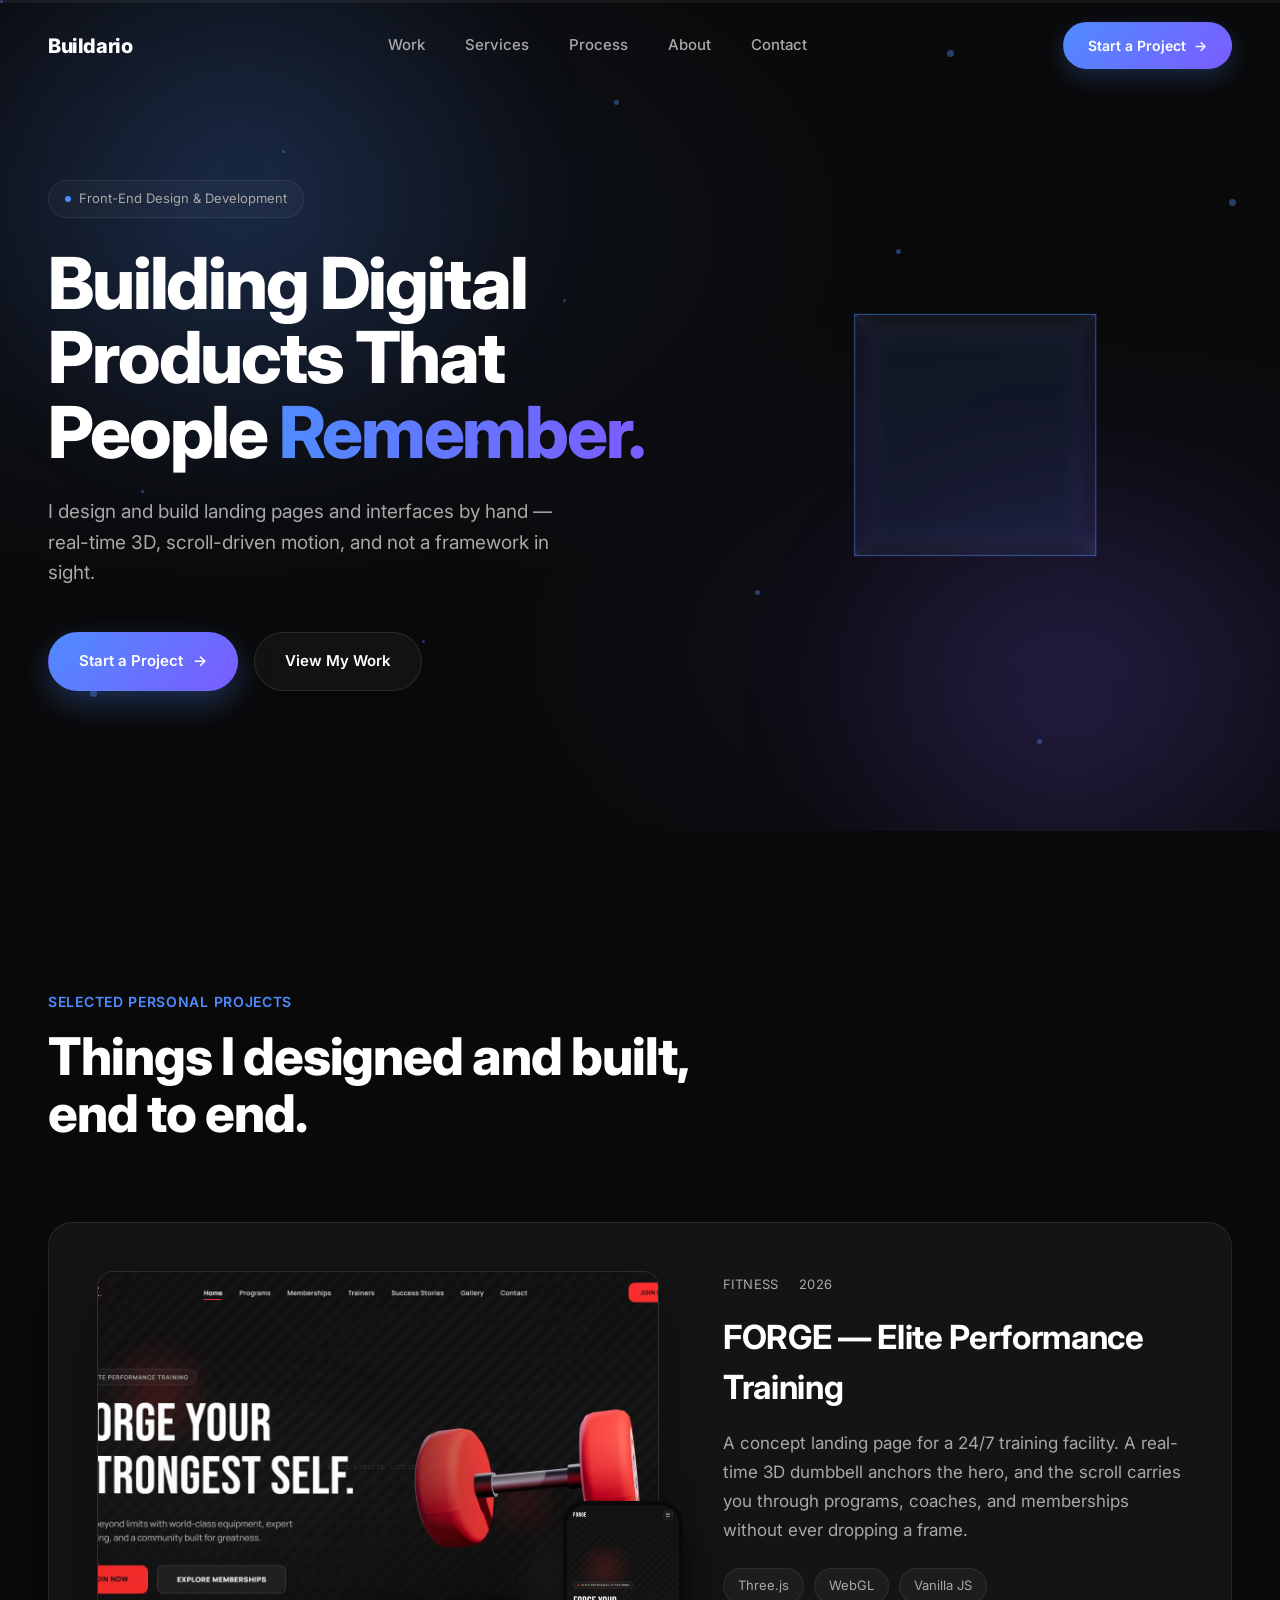
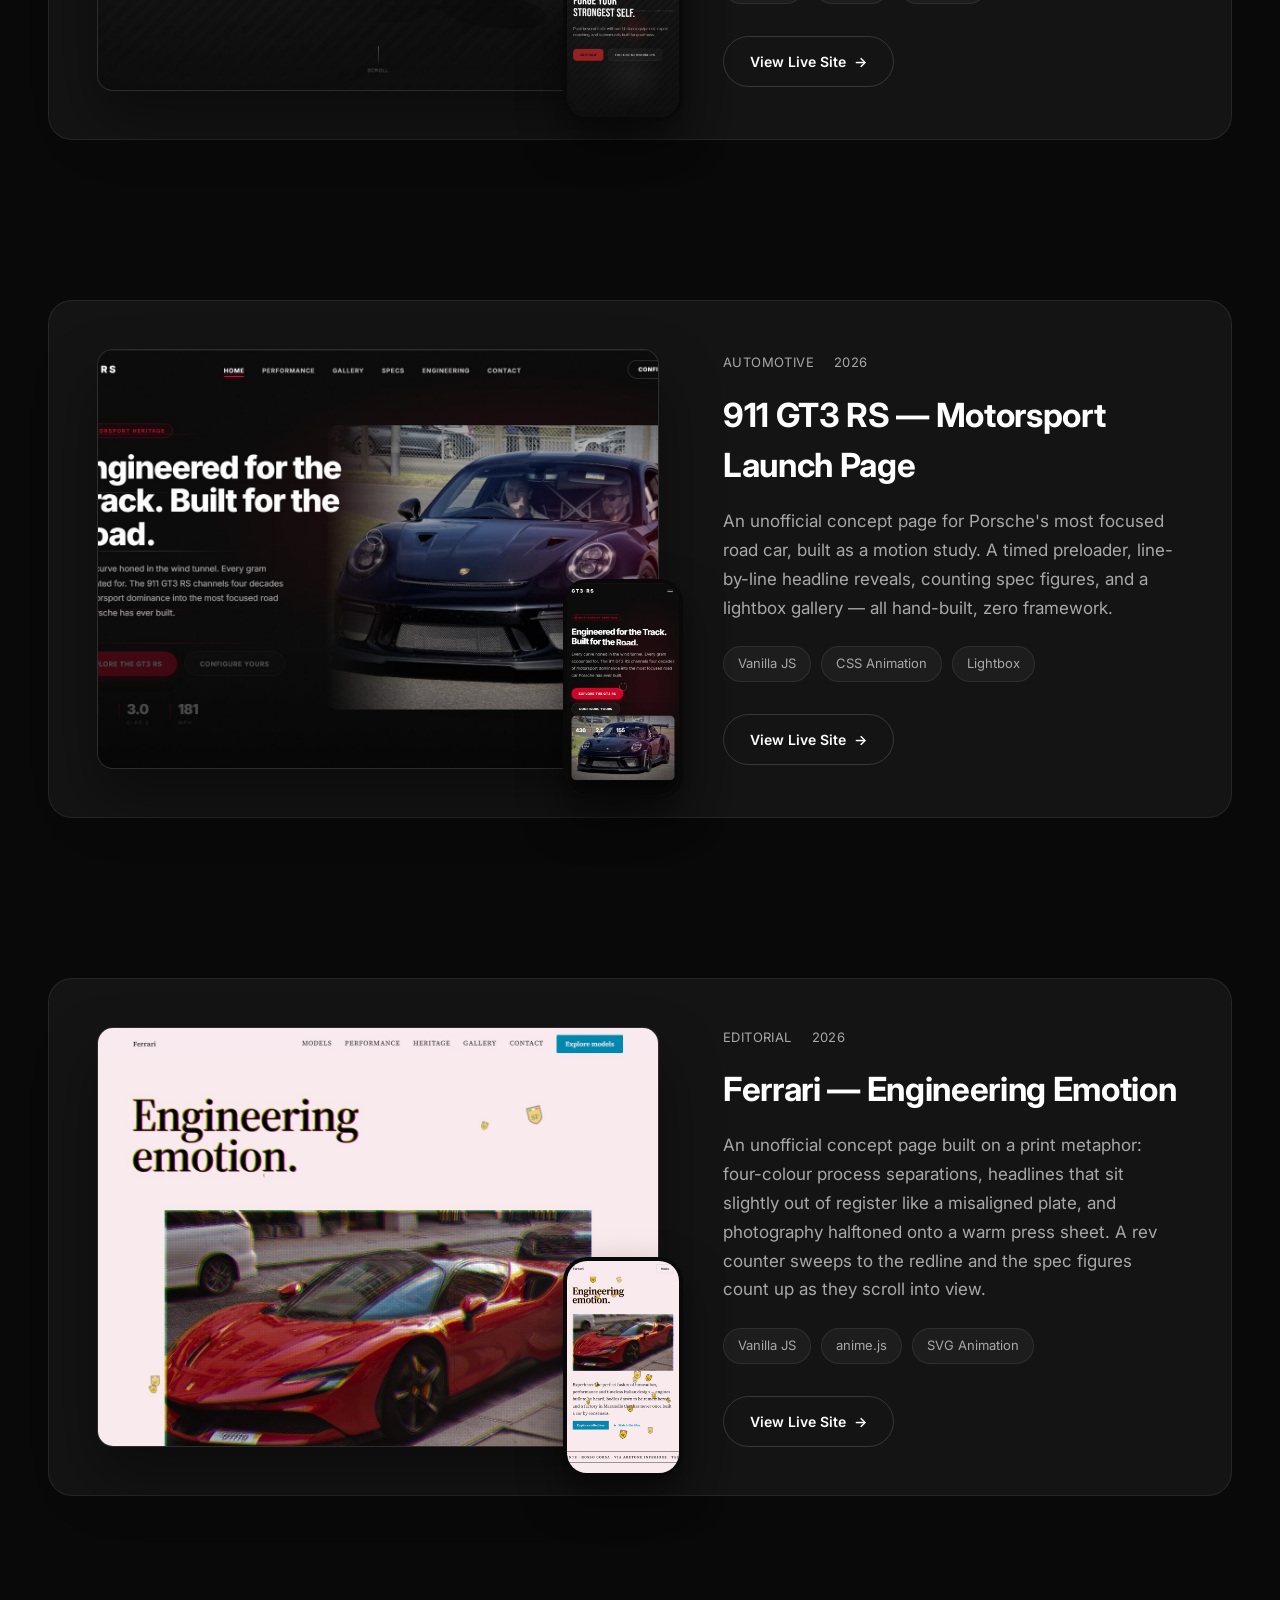
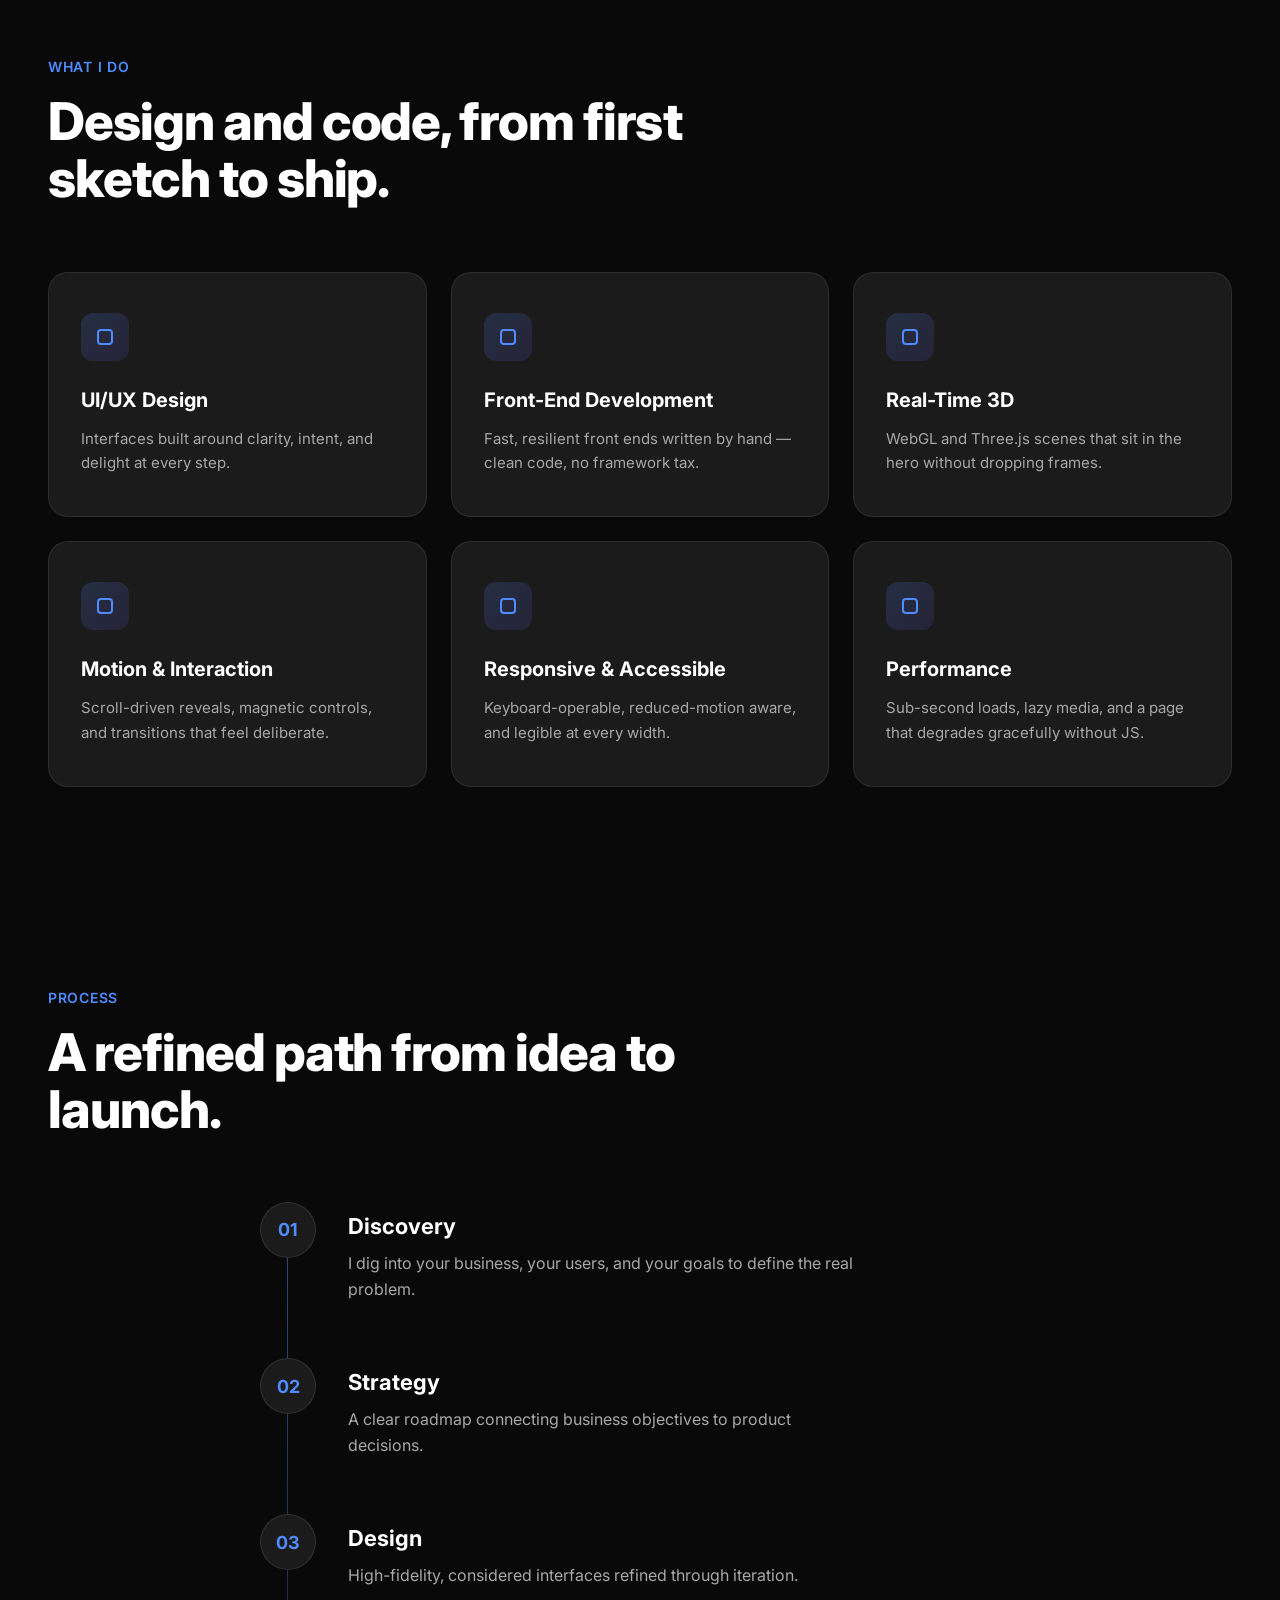
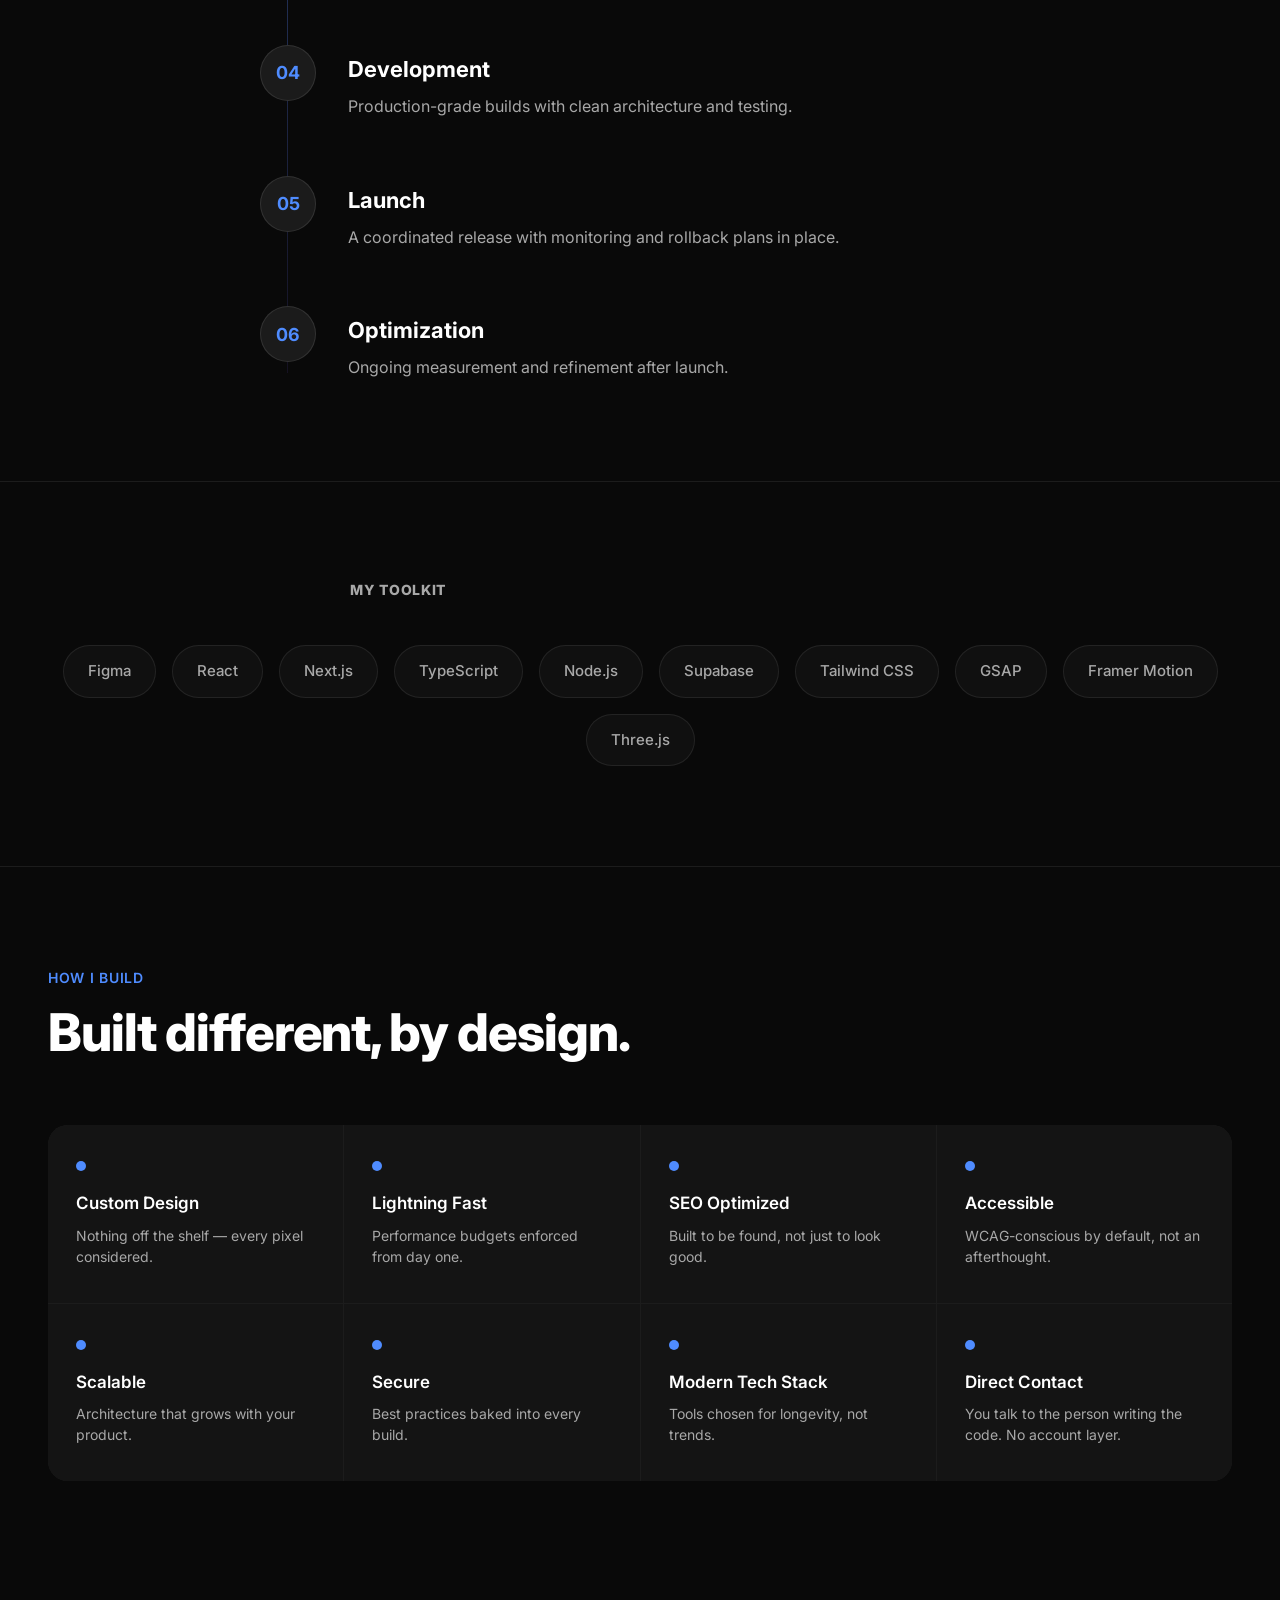
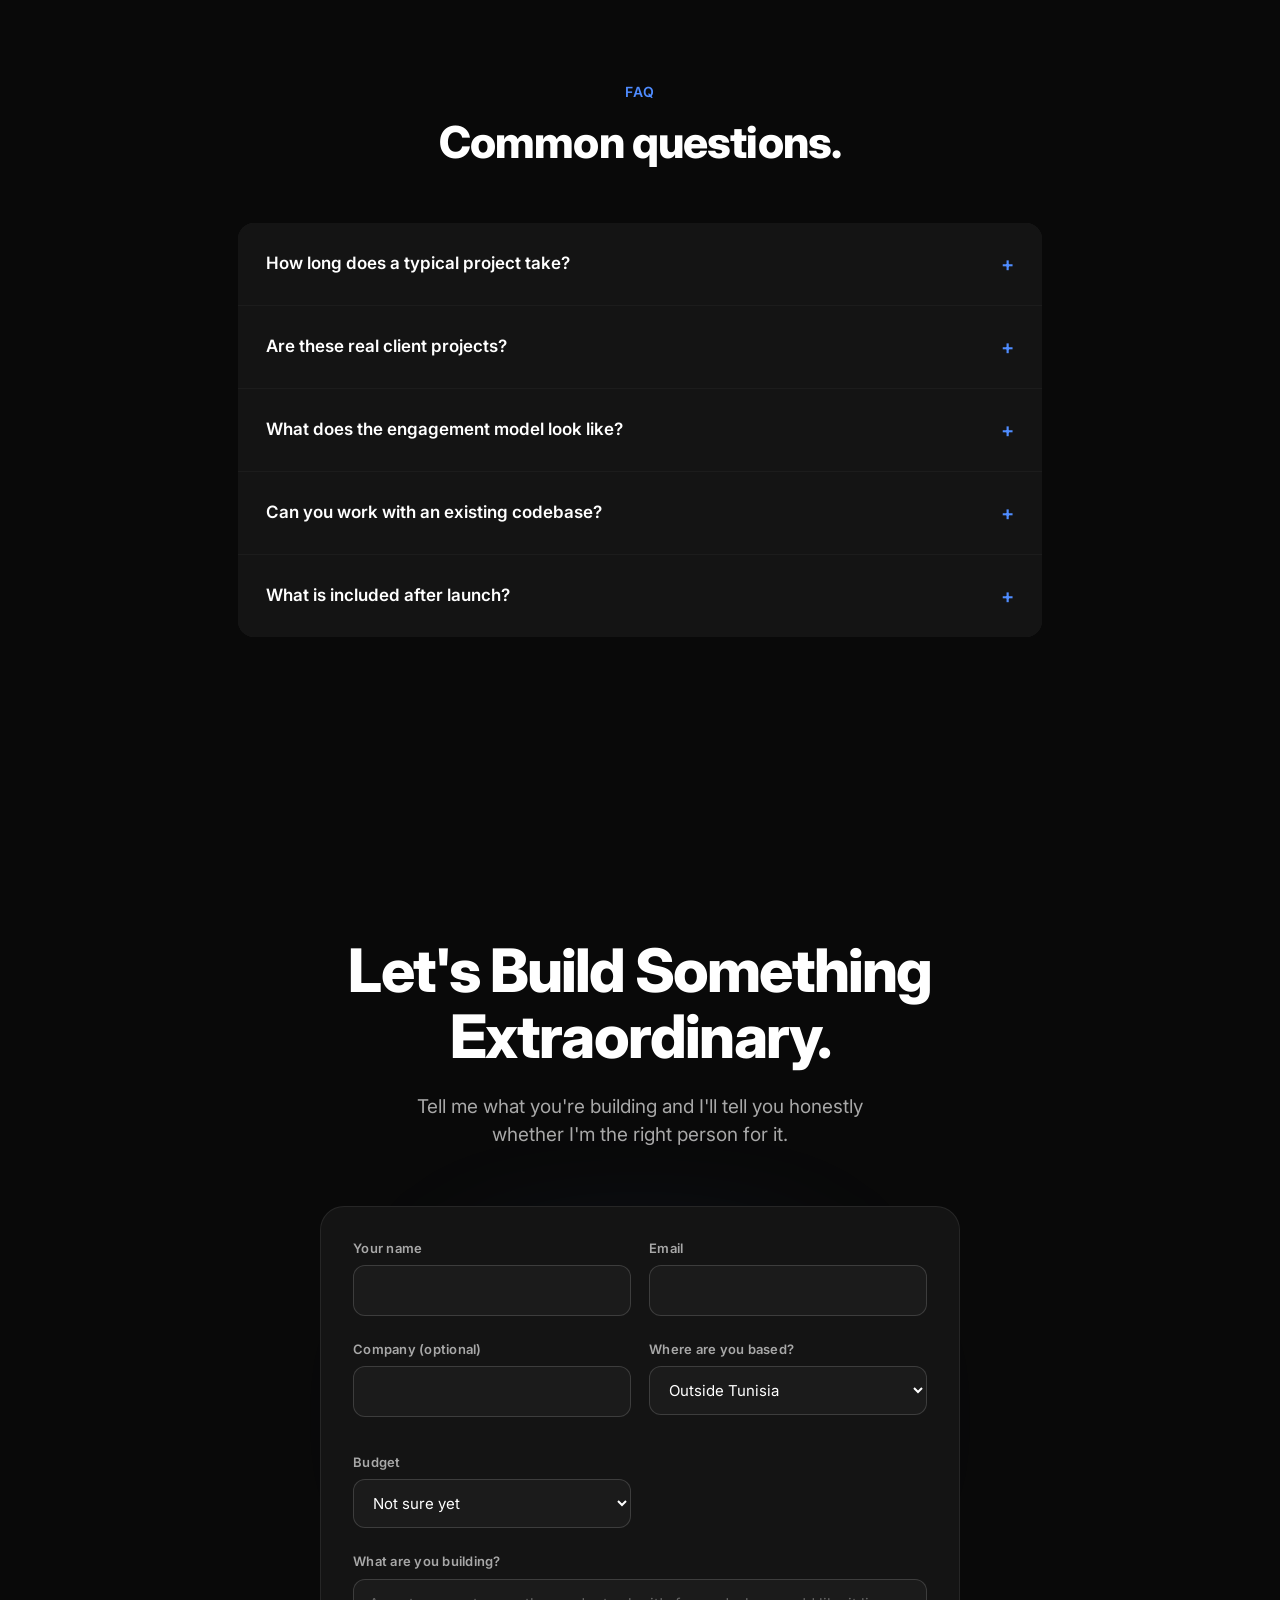
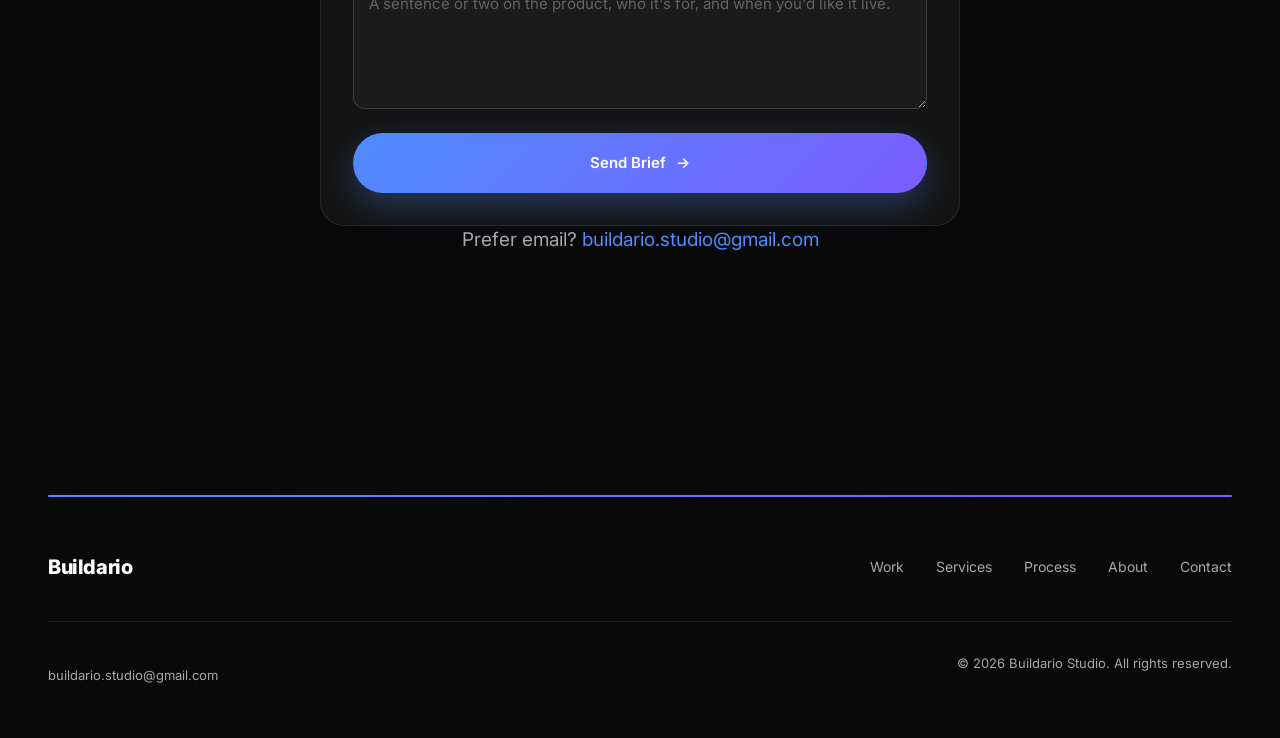
==== commit 2b47ea4f: "Add Plausible, and split the budget field by region Two changes that make inbound traffic measurable" ====
--- a/index.html
+++ b/index.html
@@ -15,14 +15,14 @@
 <meta property="og:site_name" content="Buildario">
 <meta property="og:title" content="Buildario — Front-End Design &amp; Development Portfolio">
 <meta property="og:description" content="Hand-built landing pages and interfaces — WebGL, scroll-driven motion, and no frameworks.">
-<meta property="og:image" content="https://buildario.studio/assets/og-cover.jpg">
+<meta property="og:image" content="https://buildario.studio/assets/og-cover.jpg?v=2">
 <meta property="og:image:width" content="1200">
 <meta property="og:image:height" content="630">
 <meta property="og:image:alt" content="Buildario portfolio: Building Digital Products That People Remember.">
 <meta name="twitter:card" content="summary_large_image">
 <meta name="twitter:title" content="Buildario — Front-End Design &amp; Development Portfolio">
 <meta name="twitter:description" content="Hand-built landing pages and interfaces — WebGL, scroll-driven motion, and no frameworks.">
-<meta name="twitter:image" content="https://buildario.studio/assets/og-cover.jpg">
+<meta name="twitter:image" content="https://buildario.studio/assets/og-cover.jpg?v=2">
 <meta name="theme-color" content="#090909">
 
 <link rel="icon" href="favicon.svg" type="image/svg+xml">
@@ -30,6 +30,21 @@
 <link rel="preconnect" href="https://fonts.gstatic.com" crossorigin>
 <link href="https://fonts.googleapis.com/css2?family=Inter:wght@400;500;600;700;800;900&display=swap" rel="stylesheet">
 <link rel="stylesheet" href="styles.css">
+
+<!-- Plausible: ~1.4KB, cookieless and storing nothing on the device, so the page
+     still needs no consent banner. Deferred and entirely optional — if it is
+     blocked, or the domain has not been added at plausible.io yet, nothing on
+     the page changes. -->
+<script defer data-domain="buildario.studio"
+        src="https://plausible.io/js/script.tagged-events.outbound-links.js"></script>
+<script>
+  /* Queue stub. Lets main.js call plausible() before the script has loaded, and
+     keeps that call a harmless no-op if it never loads at all. */
+  window.plausible = window.plausible || function () {
+    (window.plausible.q = window.plausible.q || []).push(arguments);
+  };
+</script>
+
 <script>
   /* Reveal states and the loader overlay only apply when JS is alive. If main.js
      never boots (blocked module, file:// origin, a thrown error), drop the flag
@@ -439,13 +454,34 @@
           <input type="text" id="briefCompany" name="company" autocomplete="organization" maxlength="160">
         </div>
         <div class="field">
+          <label for="briefRegion">Where are you based?</label>
+          <select id="briefRegion" name="region">
+            <option value="tn">Tunisia</option>
+            <option value="intl" selected>Outside Tunisia</option>
+          </select>
+        </div>
+        <div class="field">
           <label for="briefBudget">Budget</label>
+          <!-- Two currencies, because one ceiling cannot serve both markets: a
+               local ceiling reads as junior abroad, and an international floor
+               prices out every business in Tunis. main.js narrows this to the
+               region chosen above; with JS off both groups stay selectable, so
+               the field is never unusable. The submitted value carries its own
+               currency, which is what tells the two apart on arrival. -->
           <select id="briefBudget" name="budget">
             <option value="">Not sure yet</option>
-            <option value="500 TND">500 TND</option>
-            <option value="500 – 1000 TND">500 – 1000 TND</option>
-            <option value="1000 – 1500 TND">1000 – 1500 TND</option>
-            <option value="+1500 TND">+1500 TND</option>
+            <optgroup label="Tunisia (TND)" data-region="tn">
+              <option value="500 TND">500 TND</option>
+              <option value="500 – 1000 TND">500 – 1000 TND</option>
+              <option value="1000 – 1500 TND">1000 – 1500 TND</option>
+              <option value="+1500 TND">+1500 TND</option>
+            </optgroup>
+            <optgroup label="International (USD)" data-region="intl">
+              <option value="Under $1,500">Under $1,500</option>
+              <option value="$1,500 – $3,000">$1,500 – $3,000</option>
+              <option value="$3,000 – $6,000">$3,000 – $6,000</option>
+              <option value="$6,000+">$6,000+</option>
+            </optgroup>
           </select>
         </div>
       </div>
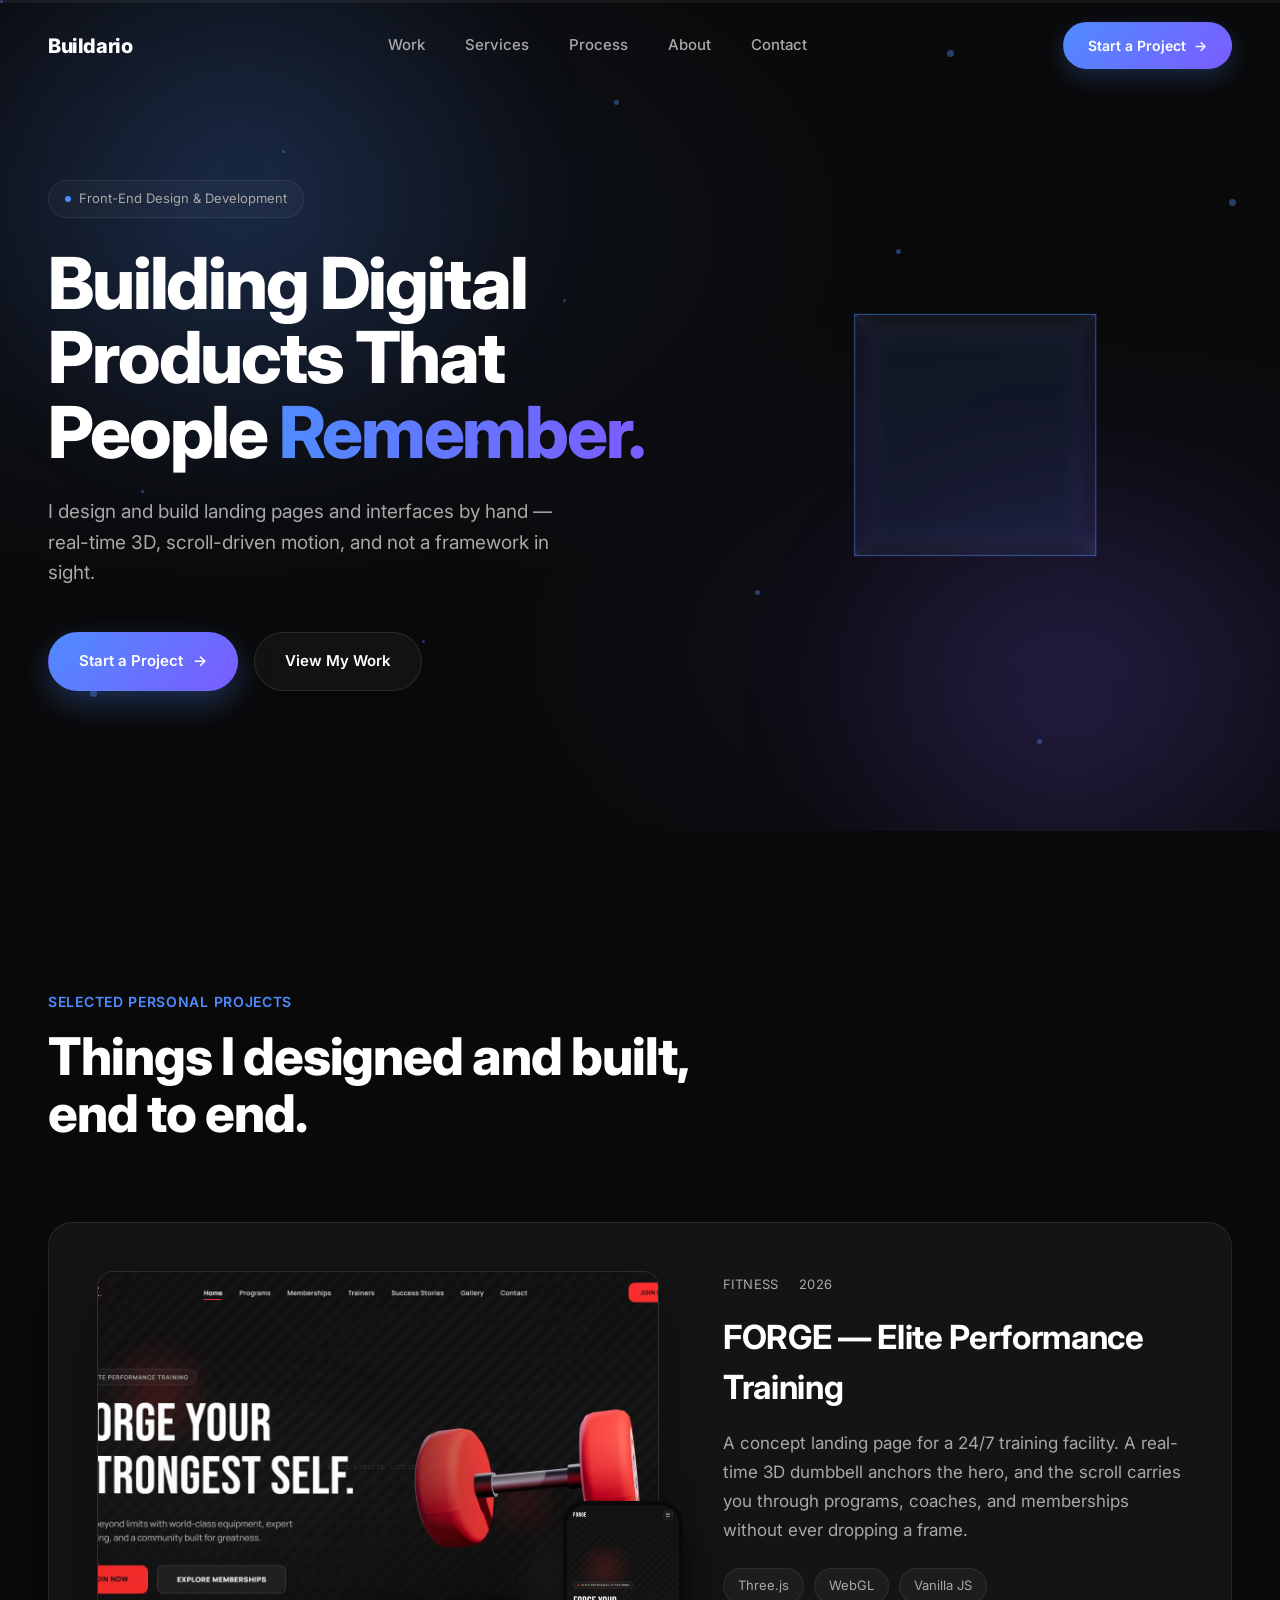
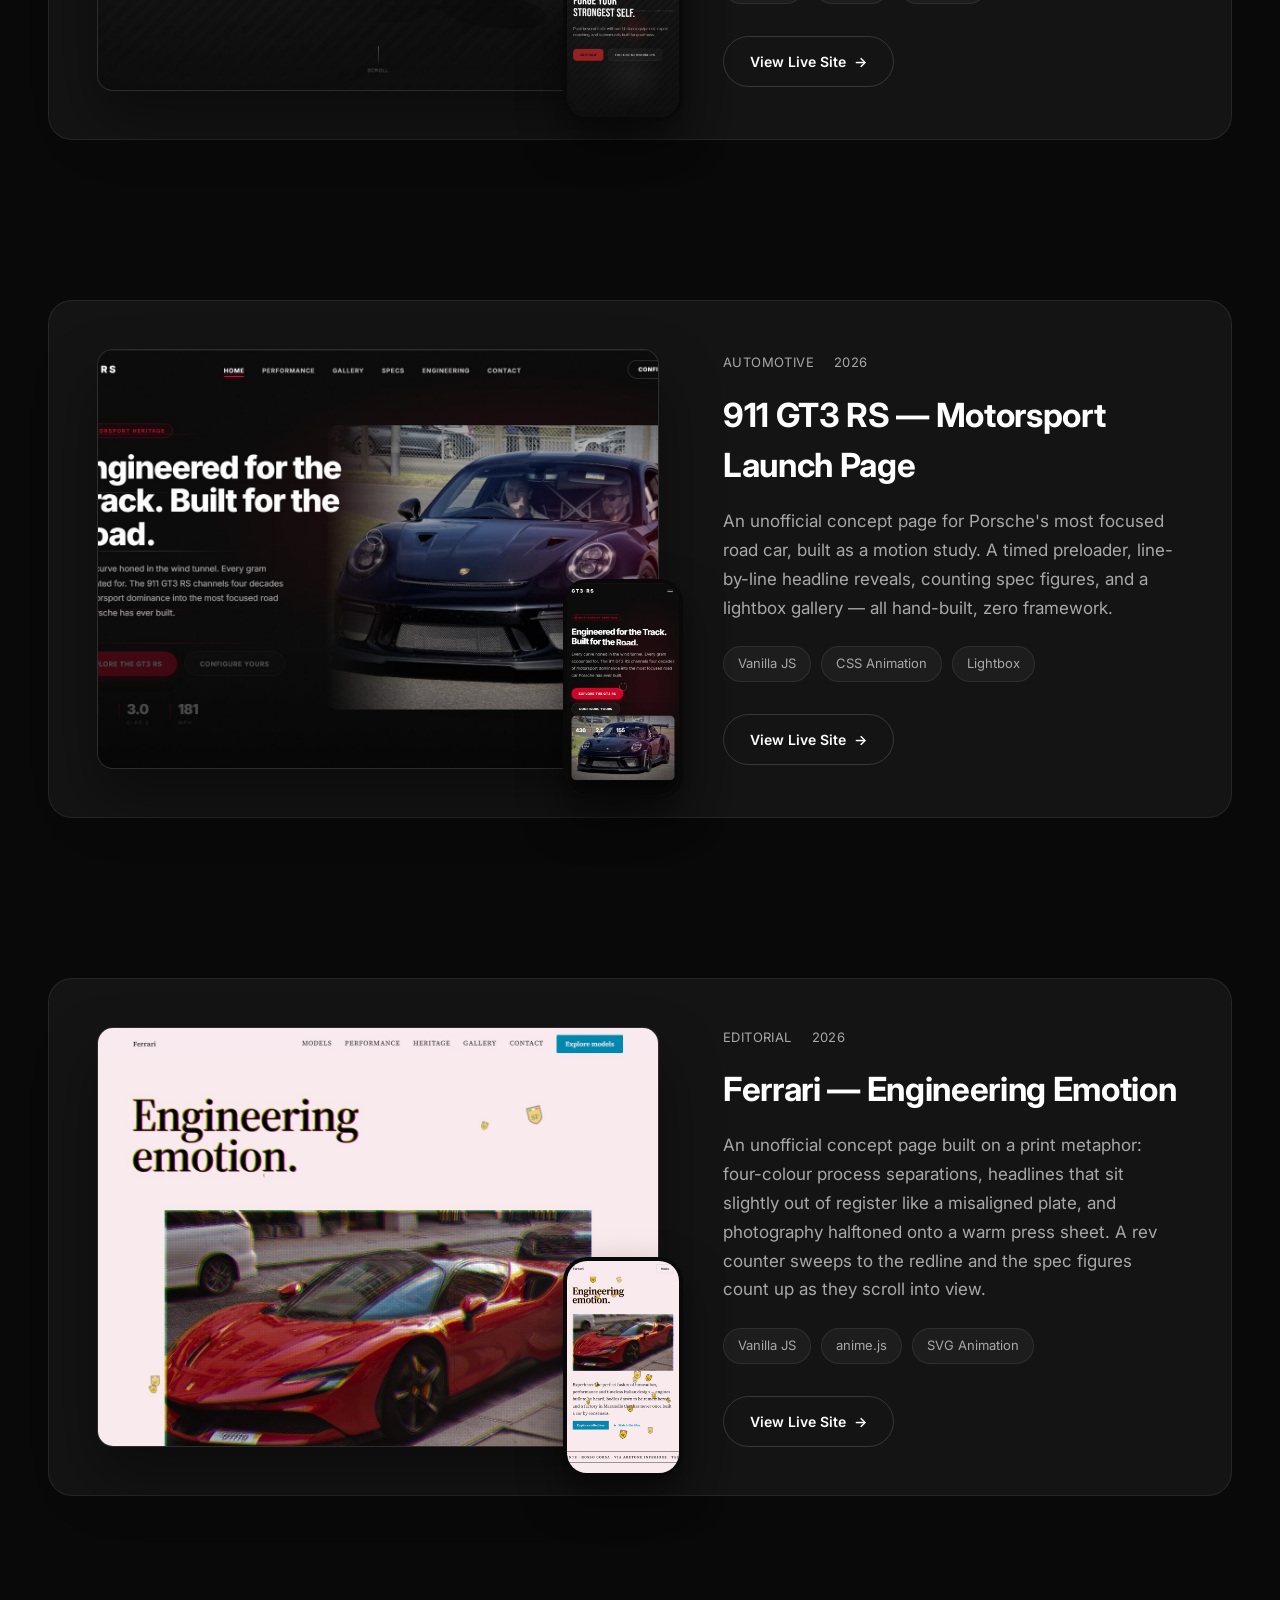
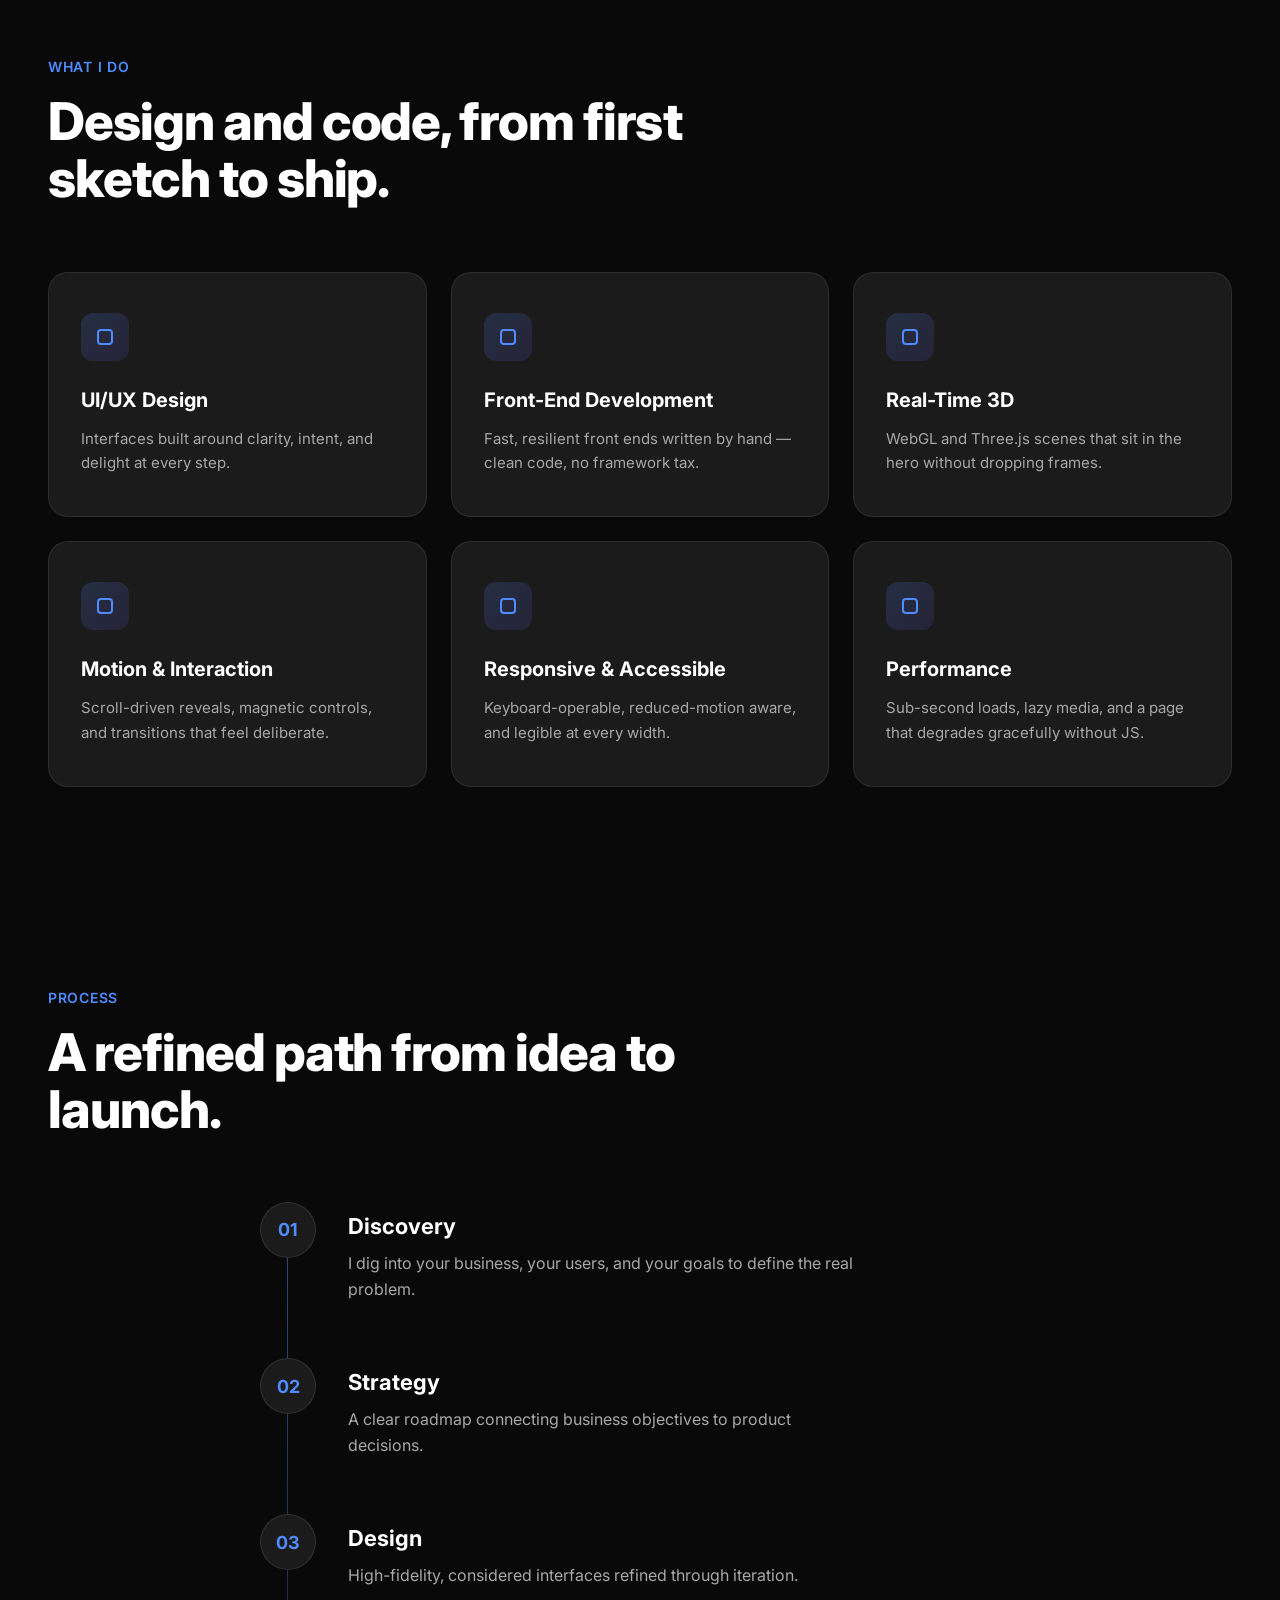
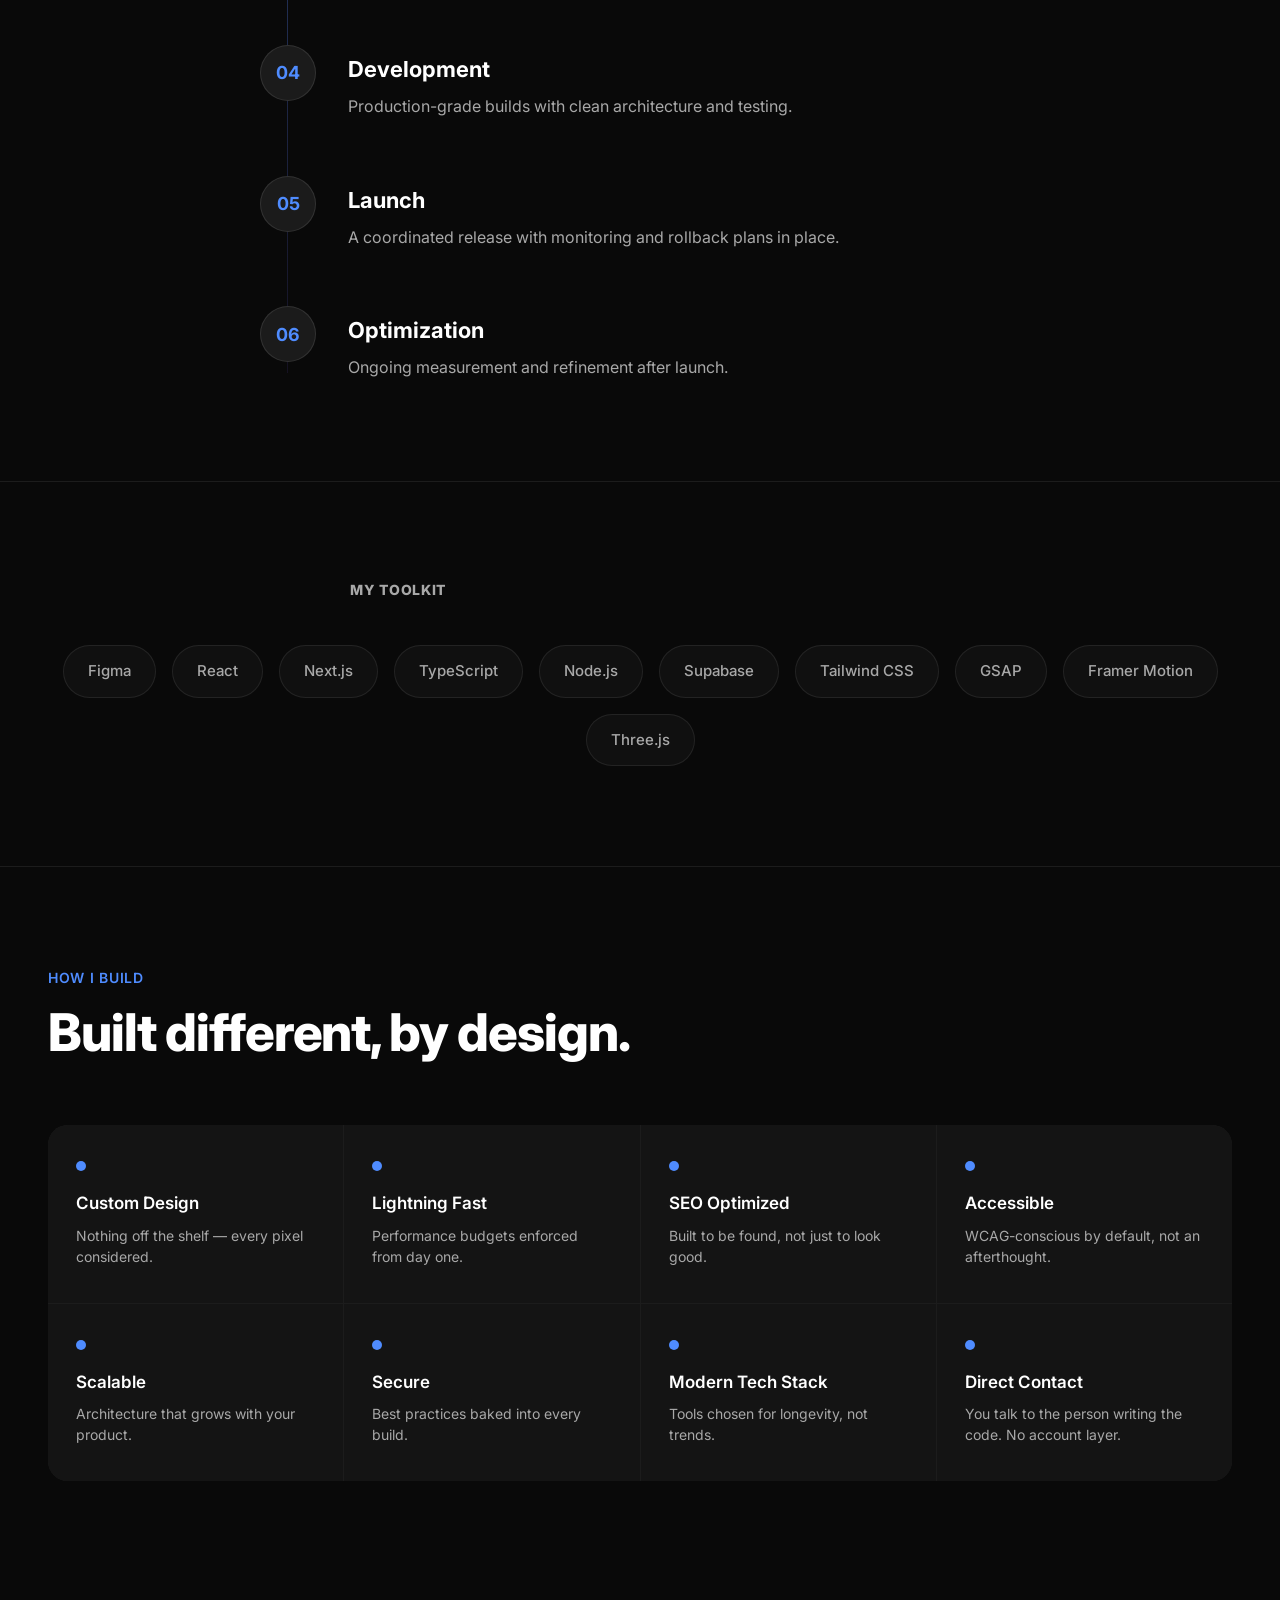
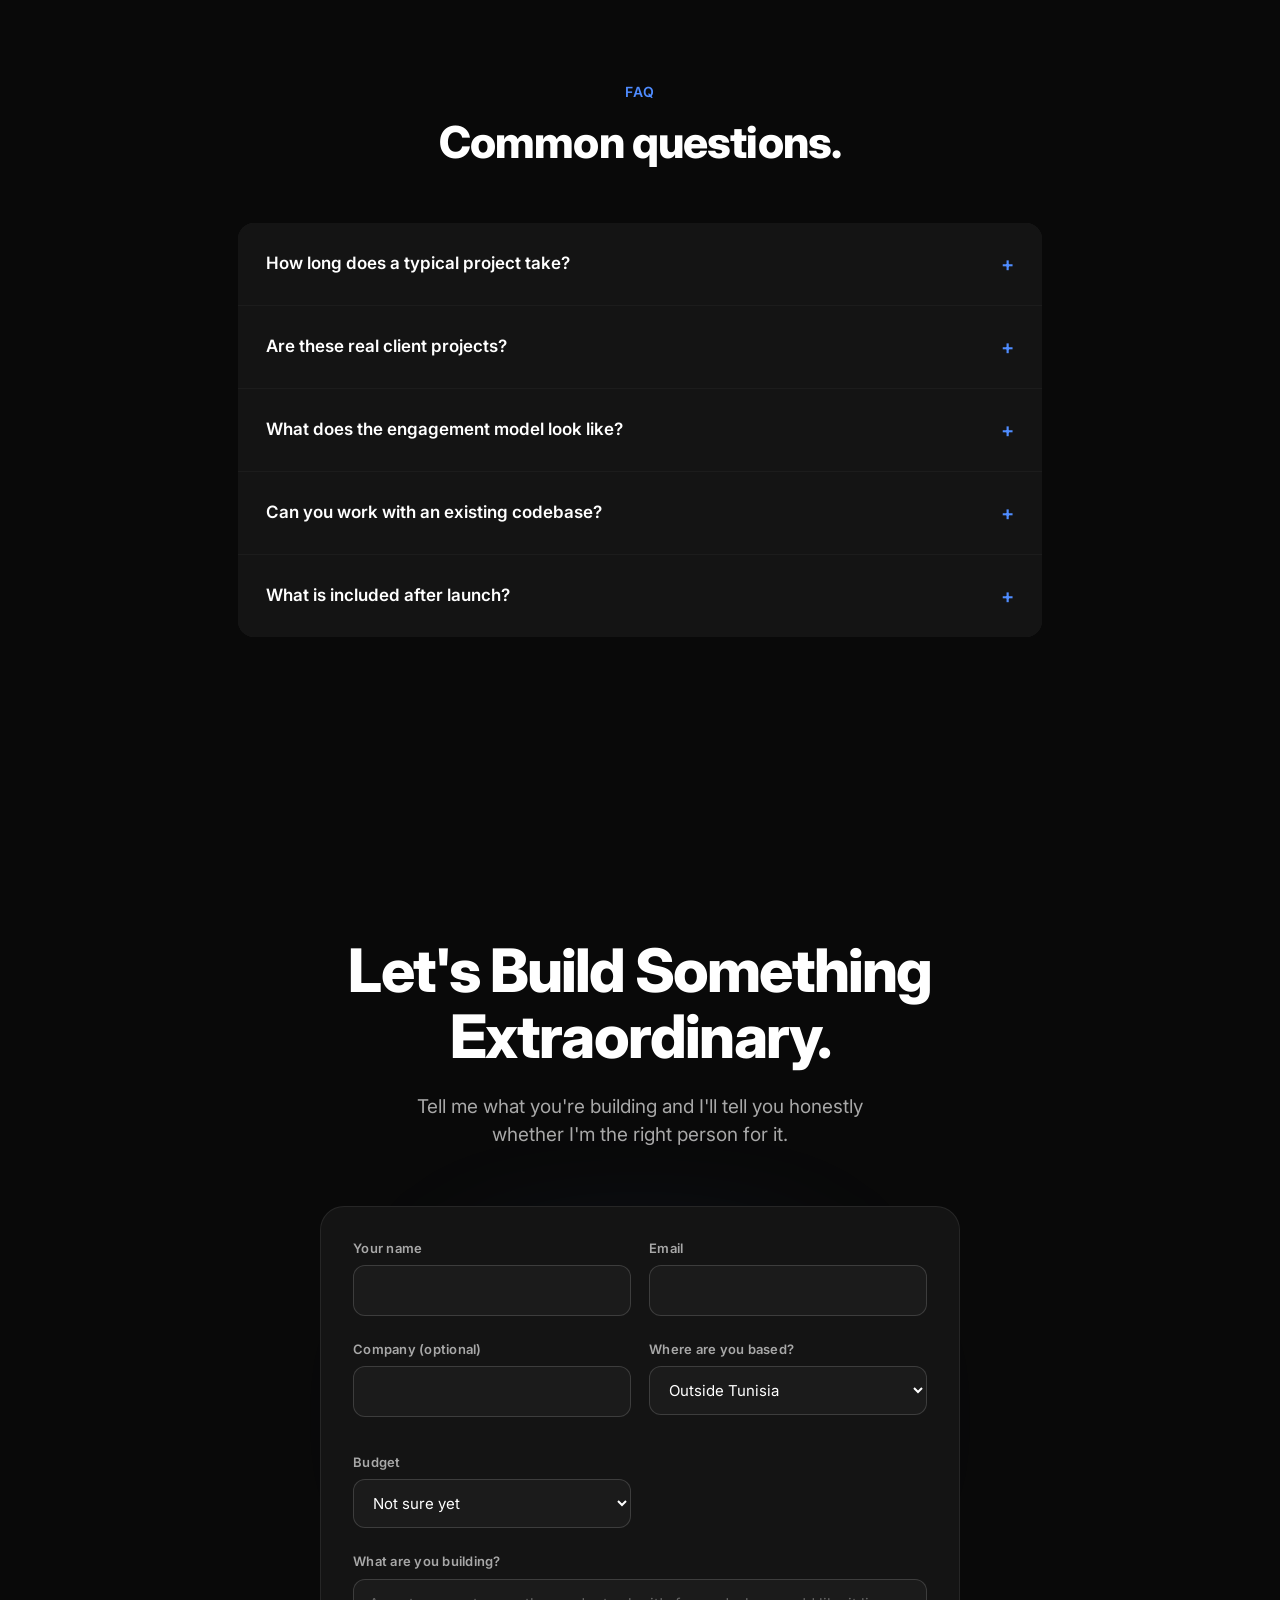
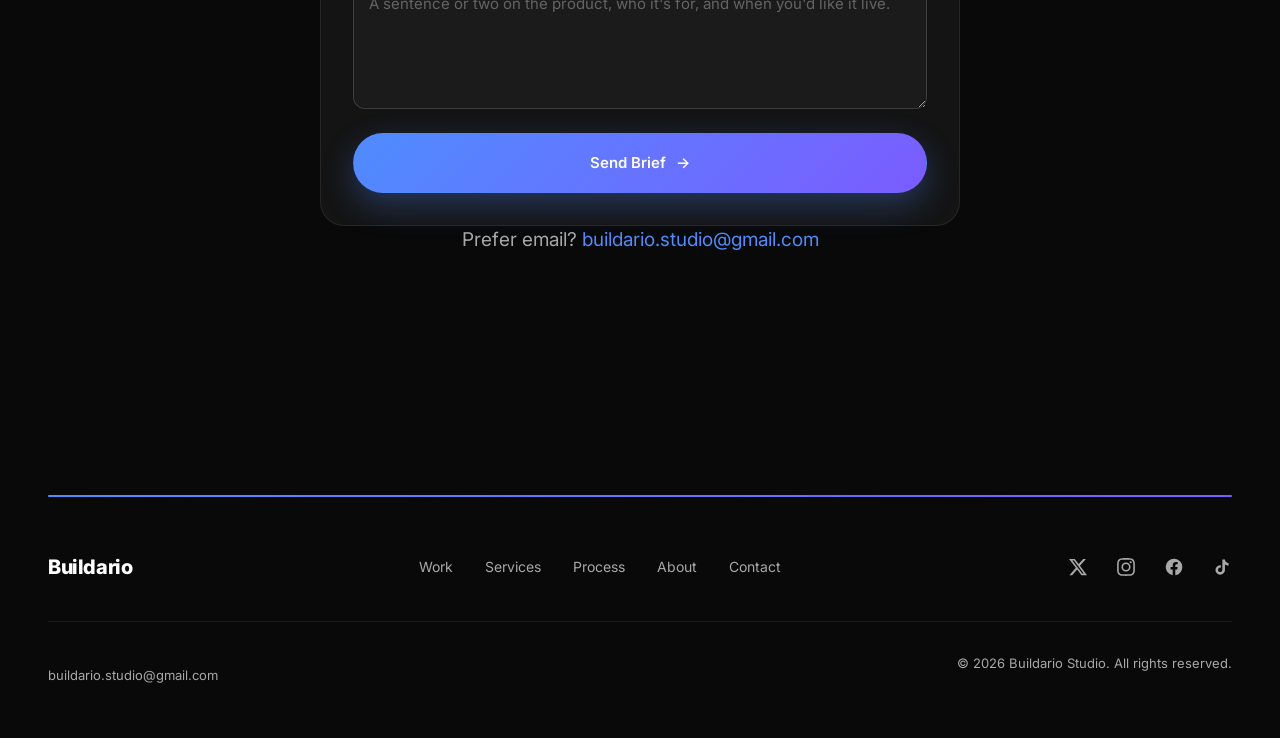
==== commit 47387054: "Add footer social icons for X, Instagram, Facebook and TikTok Fills the .footer-social slot the mark" ====
--- a/index.html
+++ b/index.html
@@ -524,8 +524,38 @@
       <a href="#why">About</a>
       <a href="#contact">Contact</a>
     </nav>
-    <!-- Social links intentionally omitted until there are real profiles to point at.
-         Add them back as a .footer-social block when the accounts exist. -->
+    <!-- Icons are inline rather than a font or a sprite: four glyphs used once
+         each, so an extra request or a <use> indirection would cost more than
+         it saves. Each one is a 20px glyph centred in a 44px target, and the
+         accessible name lives on the link — the svg itself is decorative.
+         The Plausible outbound-links build counts these clicks on its own. -->
+    <nav class="footer-social" aria-label="Buildario on social media">
+      <a href="https://x.com/buildario" target="_blank" rel="noopener noreferrer" aria-label="Buildario on X">
+        <svg viewBox="0 0 24 24" aria-hidden="true" focusable="false">
+          <path fill="currentColor" d="M18.244 2.25h3.308l-7.227 8.26 8.502 11.24H16.17l-5.214-6.817L4.99 21.75H1.68l7.73-8.835L1.254 2.25H8.08l4.713 6.231zm-1.161 17.52h1.833L7.084 4.126H5.117z"/>
+        </svg>
+      </a>
+      <a href="https://instagram.com/buildario" target="_blank" rel="noopener noreferrer" aria-label="Buildario on Instagram">
+        <!-- Solid, not stroked. A stroked camera next to three filled marks
+             reads visibly lighter at 20px; this keeps the row one weight.
+             The viewBox is padded because this glyph is drawn edge to edge,
+             where the other three inset themselves — without it Instagram
+             renders about a fifth larger than Facebook. -->
+        <svg viewBox="-1.5 -1.5 27 27" aria-hidden="true" focusable="false">
+          <path fill="currentColor" d="M12 2.16c3.2 0 3.58.01 4.85.07 1.17.05 1.8.25 2.23.41.56.22.96.48 1.38.9.42.42.68.82.9 1.38.16.42.36 1.06.41 2.23.06 1.27.07 1.65.07 4.85s-.01 3.58-.07 4.85c-.05 1.17-.25 1.8-.41 2.23-.22.56-.48.96-.9 1.38-.42.42-.82.68-1.38.9-.42.16-1.06.36-2.23.41-1.27.06-1.65.07-4.85.07s-3.58-.01-4.85-.07c-1.17-.05-1.8-.25-2.23-.41-.56-.22-.96-.48-1.38-.9-.42-.42-.68-.82-.9-1.38-.16-.42-.36-1.06-.41-2.23-.06-1.27-.07-1.65-.07-4.85s.01-3.58.07-4.85c.05-1.17.25-1.8.41-2.23.22-.56.48-.96.9-1.38.42-.42.82-.68 1.38-.9.42-.16 1.06-.36 2.23-.41 1.27-.06 1.65-.07 4.85-.07M12 0C8.74 0 8.33.01 7.05.07 5.78.13 4.9.33 4.14.63c-.79.3-1.46.72-2.13 1.38C1.35 2.68.93 3.35.63 4.14.33 4.9.13 5.78.07 7.05.01 8.33 0 8.74 0 12s.01 3.67.07 4.95c.06 1.27.26 2.15.56 2.91.3.79.72 1.46 1.38 2.13.67.66 1.34 1.08 2.13 1.38.76.3 1.64.5 2.91.56 1.28.06 1.69.07 4.95.07s3.67-.01 4.95-.07c1.27-.06 2.15-.26 2.91-.56.79-.3 1.46-.72 2.13-1.38.66-.67 1.08-1.34 1.38-2.13.3-.76.5-1.64.56-2.91.06-1.28.07-1.69.07-4.95s-.01-3.67-.07-4.95c-.06-1.27-.26-2.15-.56-2.91-.3-.79-.72-1.46-1.38-2.13C21.32 1.35 20.65.93 19.86.63c-.76-.3-1.64-.5-2.91-.56C15.67.01 15.26 0 12 0zm0 5.84a6.16 6.16 0 1 0 0 12.32 6.16 6.16 0 0 0 0-12.32zM12 16a4 4 0 1 1 0-8 4 4 0 0 1 0 8zm7.85-10.41a1.44 1.44 0 1 1-2.88 0 1.44 1.44 0 0 1 2.88 0z"/>
+        </svg>
+      </a>
+      <a href="https://facebook.com/buildario" target="_blank" rel="noopener noreferrer" aria-label="Buildario on Facebook">
+        <svg viewBox="0 0 24 24" aria-hidden="true" focusable="false">
+          <path fill="currentColor" d="M22 12a10 10 0 1 0-11.56 9.88v-6.99H7.9V12h2.54V9.8c0-2.51 1.49-3.9 3.777-3.9 1.094 0 2.239.196 2.239.196v2.46h-1.26c-1.243 0-1.63.771-1.63 1.562V12h2.773l-.443 2.89h-2.33v6.99A10 10 0 0 0 22 12z"/>
+        </svg>
+      </a>
+      <a href="https://tiktok.com/@buildario" target="_blank" rel="noopener noreferrer" aria-label="Buildario on TikTok">
+        <svg viewBox="0 0 24 24" aria-hidden="true" focusable="false">
+          <path fill="currentColor" d="M16.6 5.82A4.28 4.28 0 0 1 15.54 3h-3.09v12.4a2.59 2.59 0 1 1-1.82-2.47v-3.1a5.69 5.69 0 1 0 4.91 5.63V9.01a7.35 7.35 0 0 0 4.29 1.37V7.3a4.29 4.29 0 0 1-3.23-1.48z"/>
+        </svg>
+      </a>
+    </nav>
   </div>
 
   <div class="footer-bottom">
--- a/styles.css
+++ b/styles.css
@@ -919,6 +919,25 @@
 }
 .footer-links a:hover,
 .footer-links a:focus-visible { color: var(--text); background: var(--fill); }
+
+/* Same 44px target as the text links, but square: the glyph stays 20px and the
+   padding does the reaching, so the icons never grow to meet the touch size.
+   The colour rules are class+element, which beats the global `a` colour. */
+.footer-social { display: flex; gap: 4px; margin: 0 -12px; }
+.footer-social a {
+  display: inline-flex;
+  align-items: center;
+  justify-content: center;
+  width: var(--tap);
+  height: var(--tap);
+  border-radius: 10px;
+  color: var(--muted);
+  border: 0;
+  transition: color 0.25s ease, background 0.25s ease;
+}
+.footer-social a:hover,
+.footer-social a:focus-visible { color: var(--text); background: var(--fill); }
+.footer-social svg { display: block; width: 20px; height: 20px; }
 
 .footer-bottom {
   display: flex;
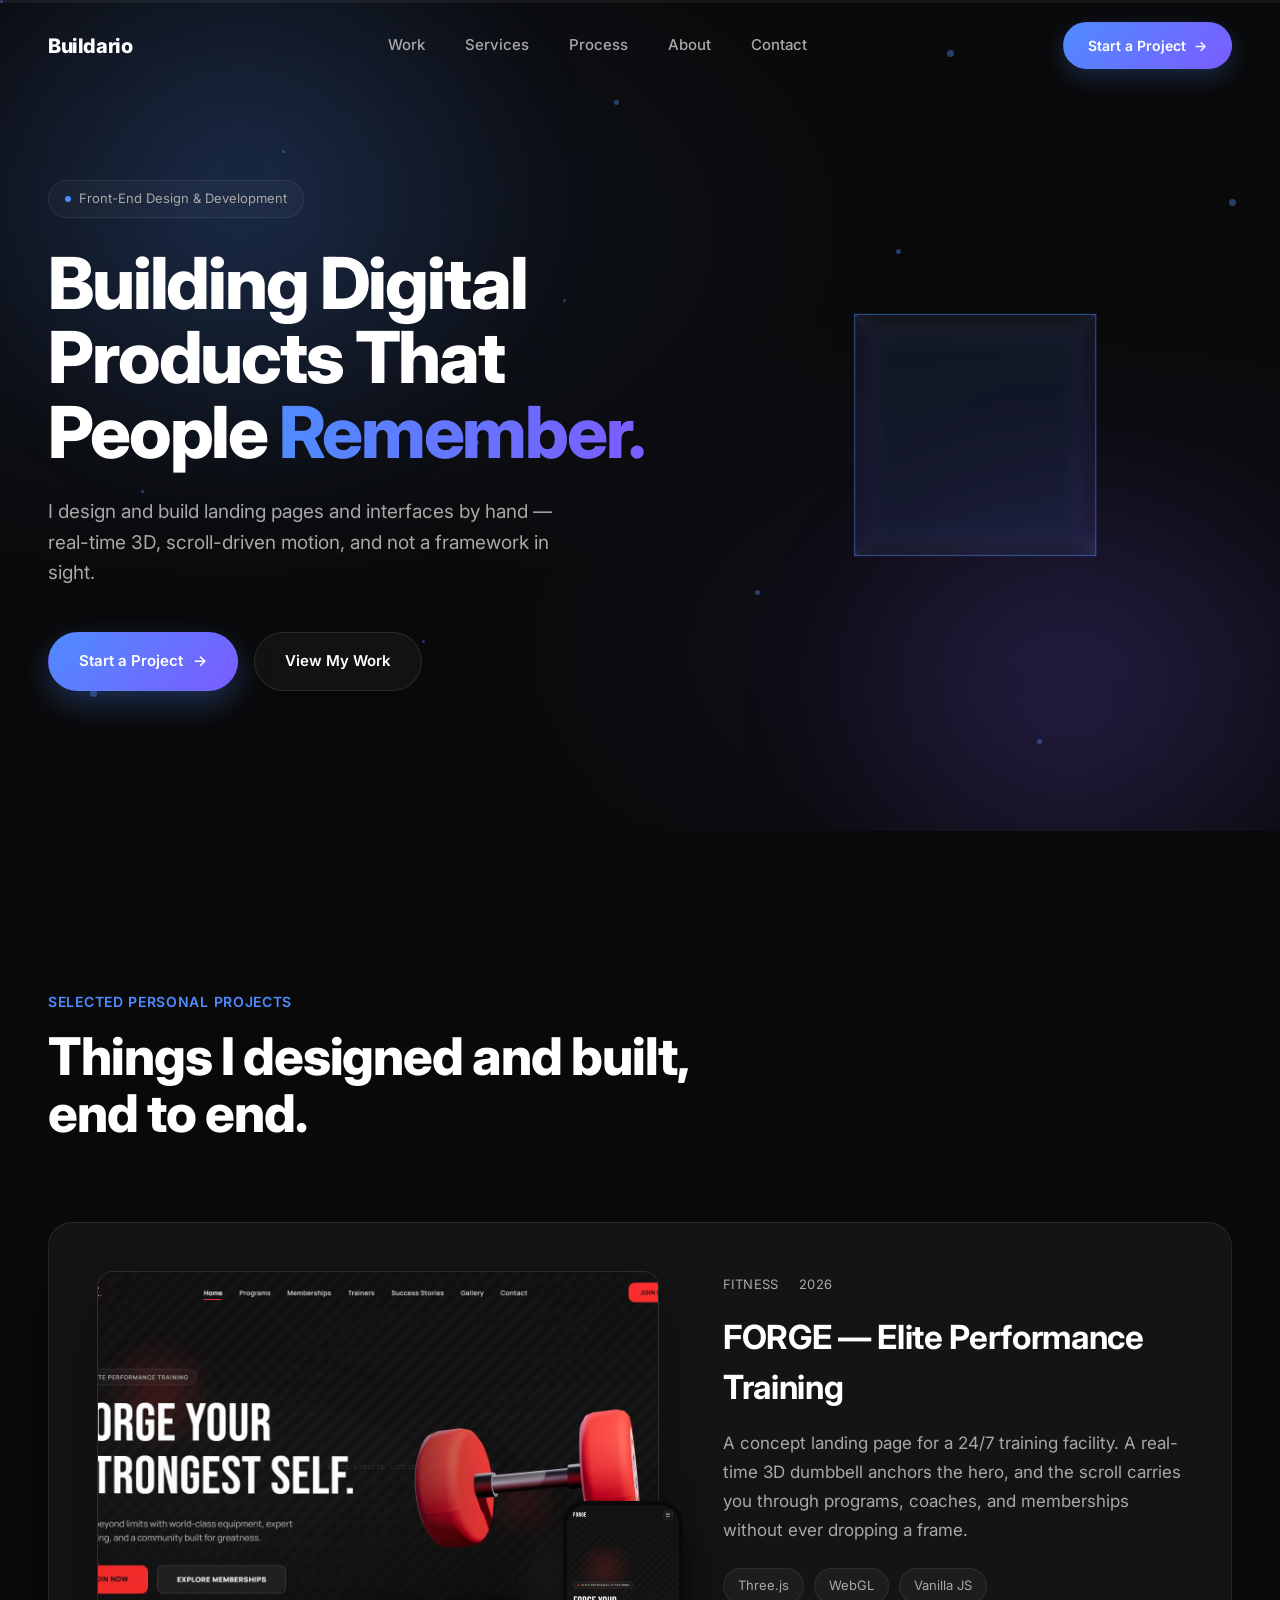
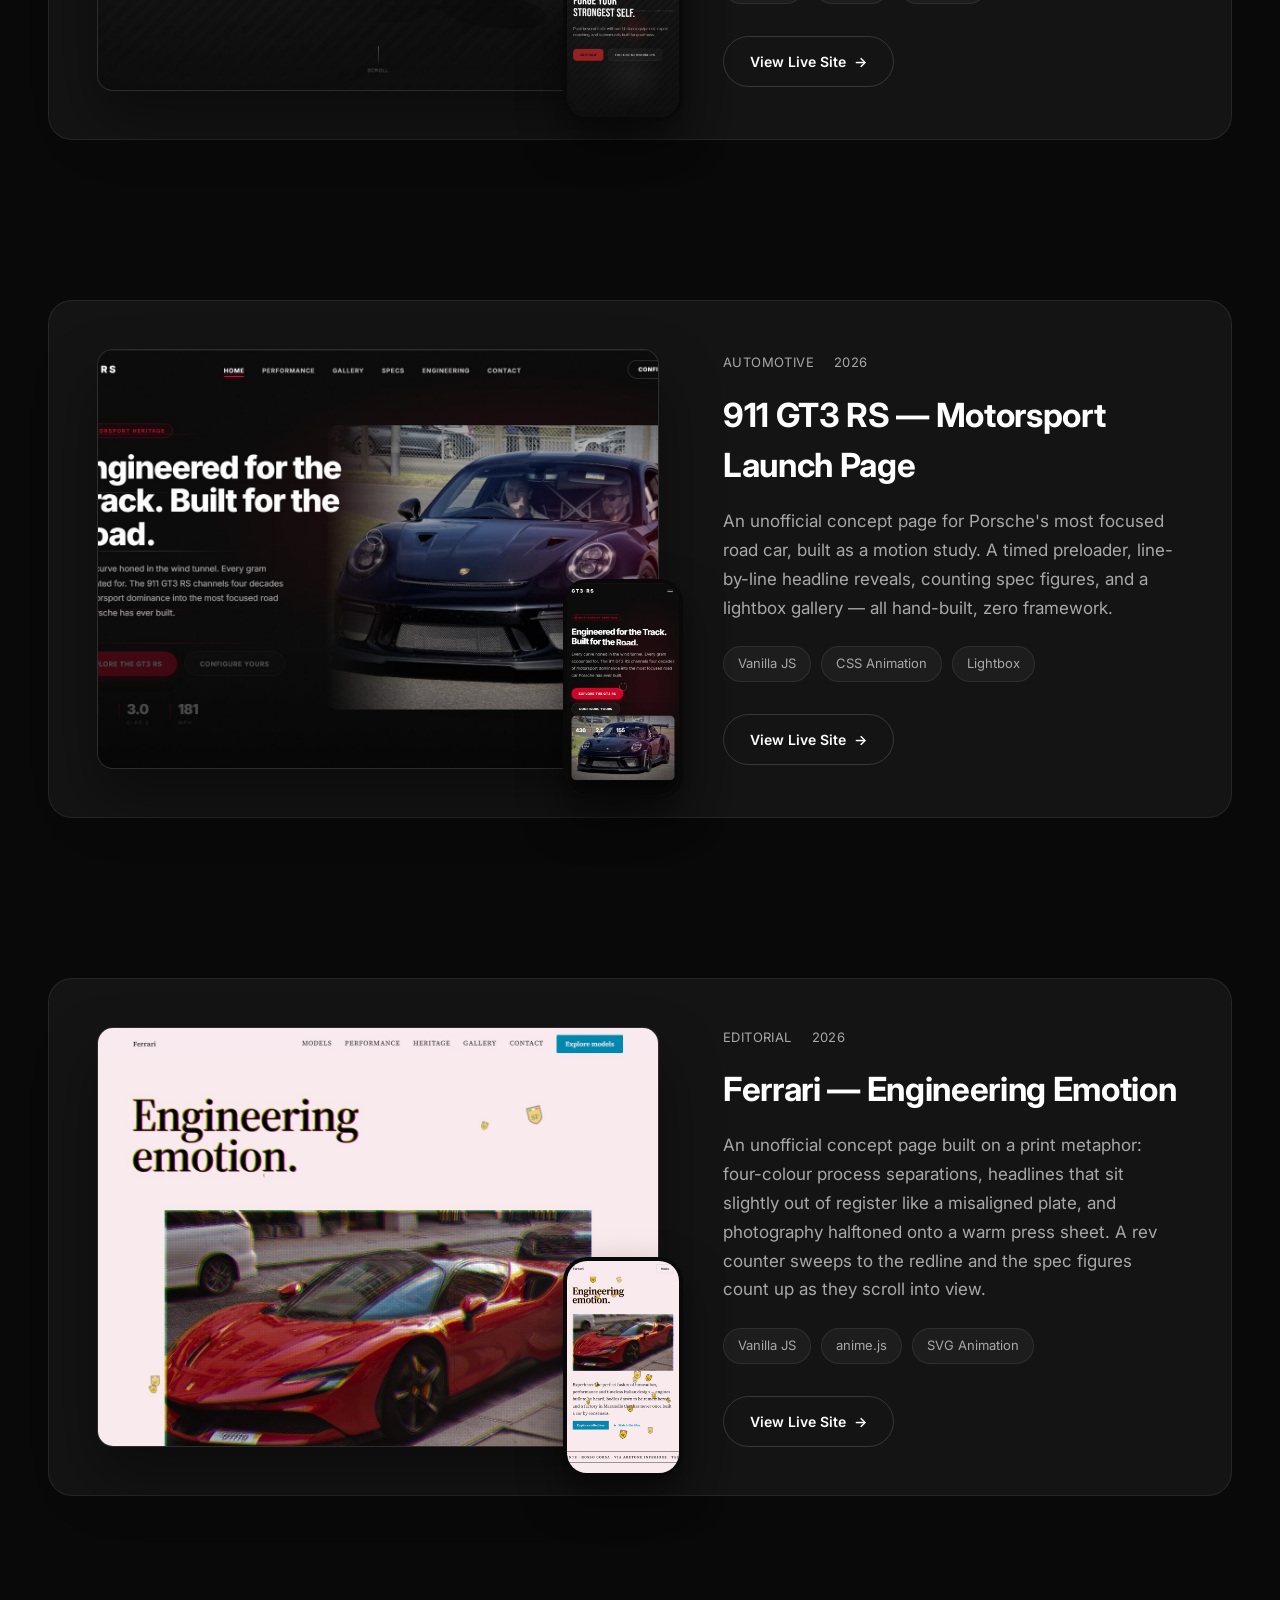
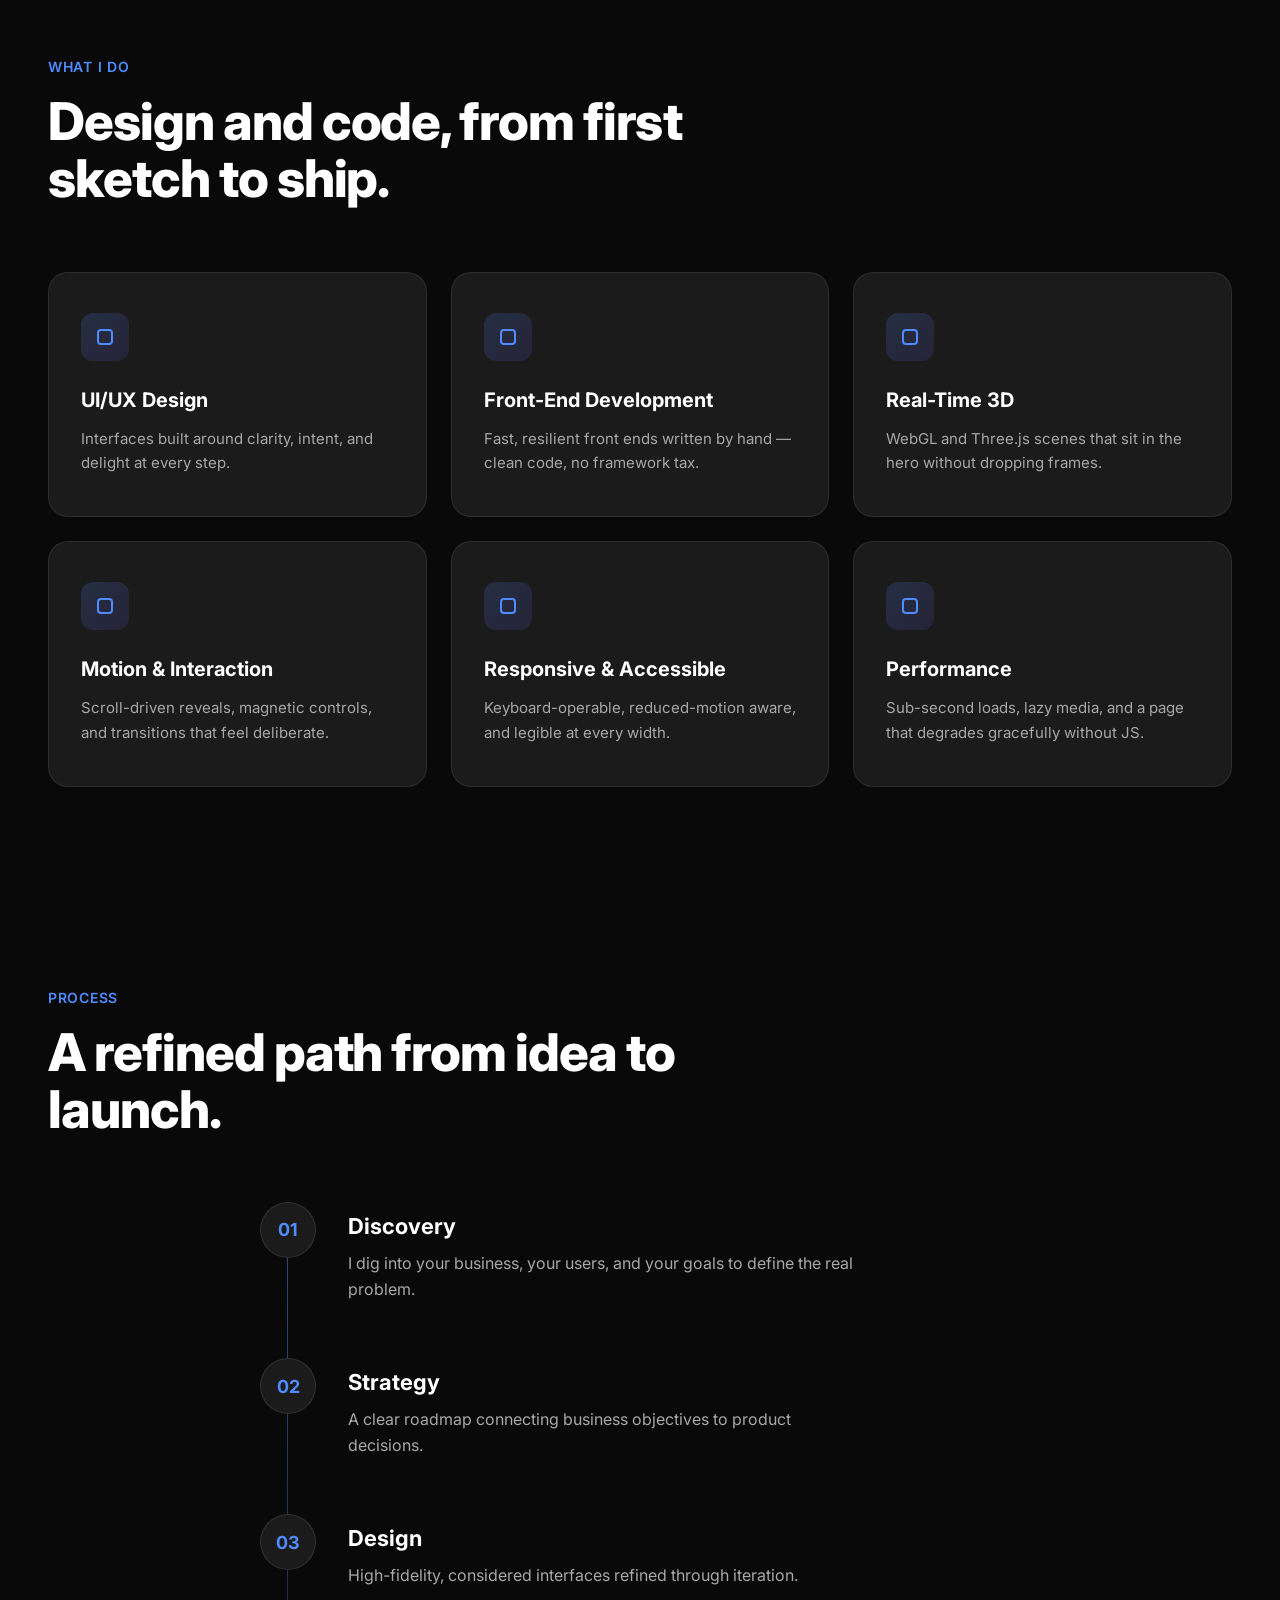
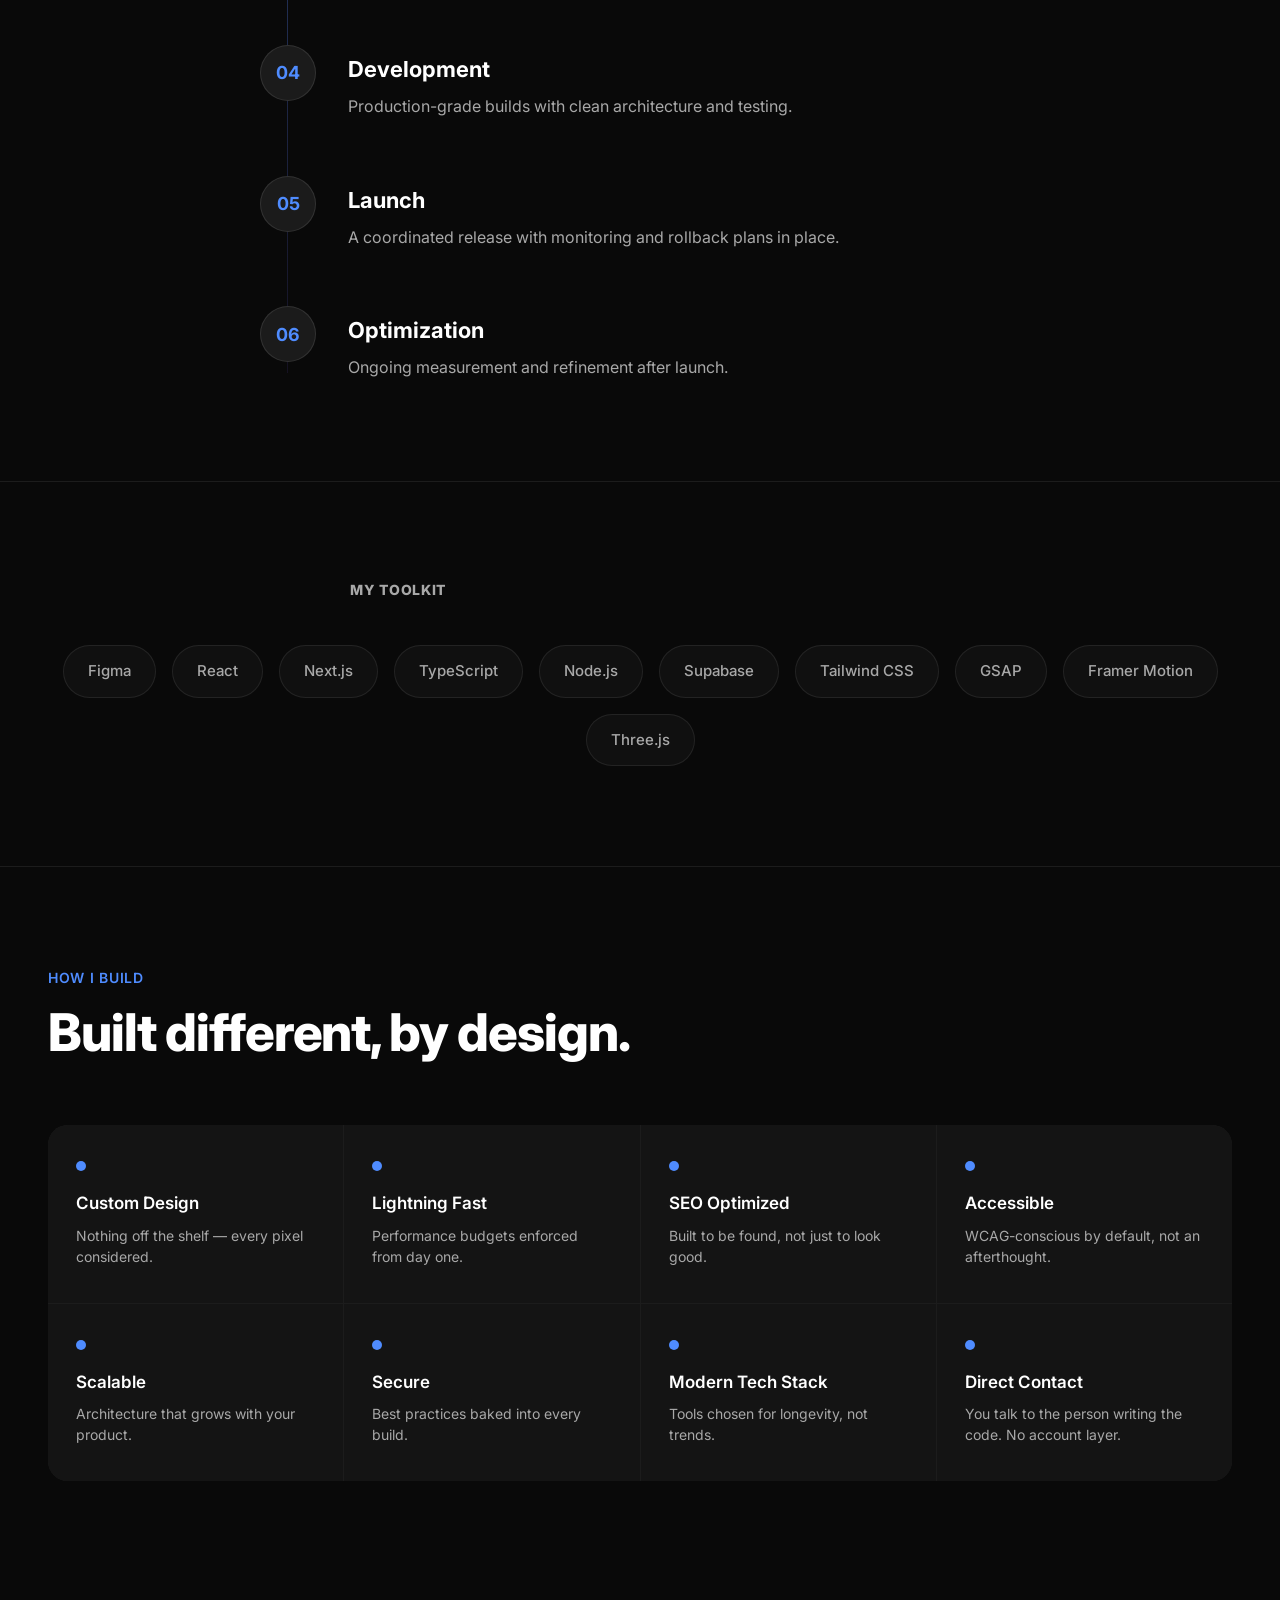
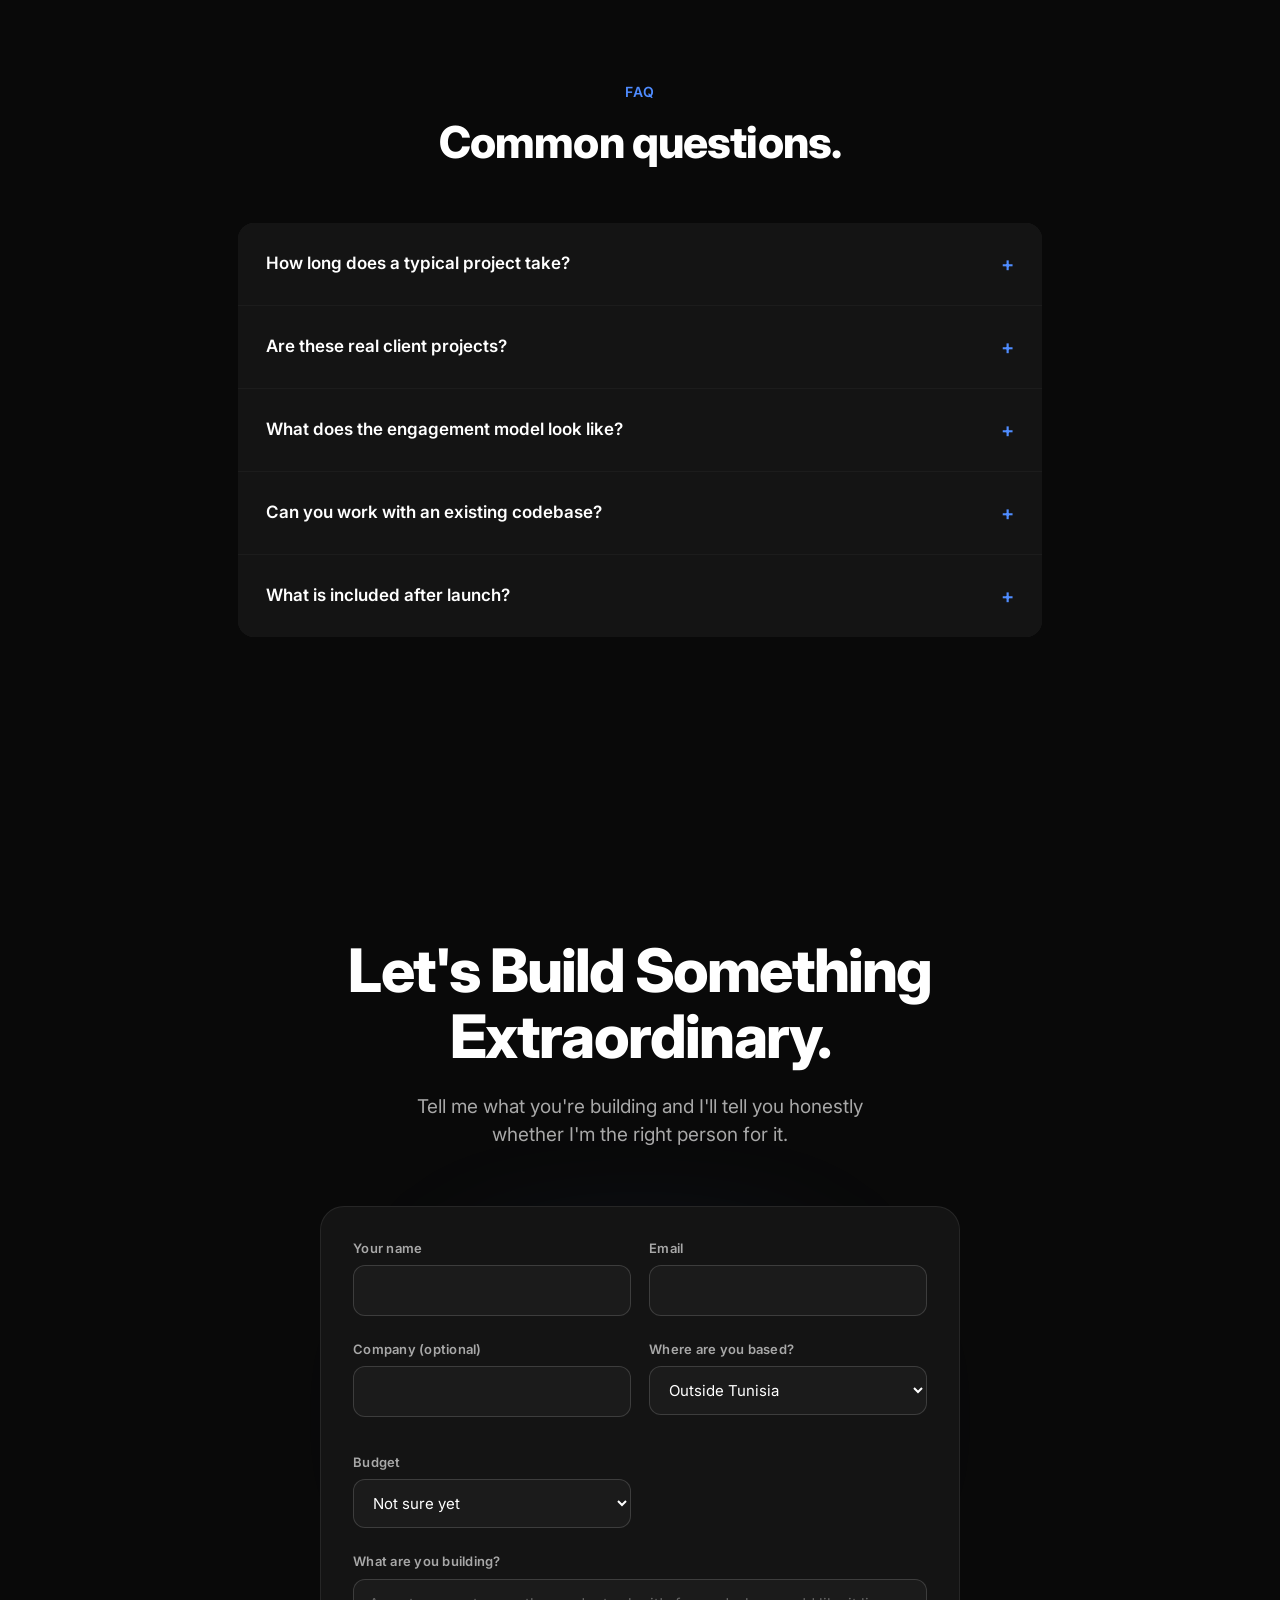
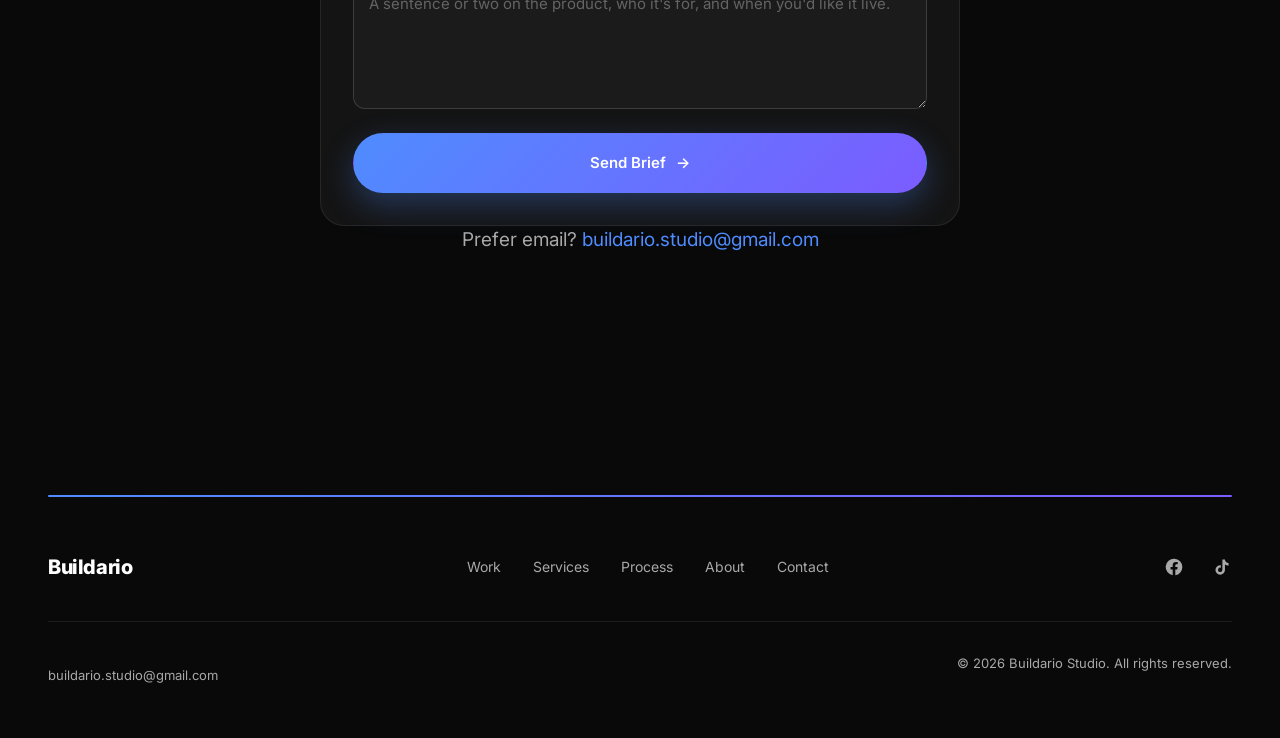
==== commit c0c53714: "Correct the footer social links, and drop the two that were guesses The handles in the previous comm" ====
--- a/index.html
+++ b/index.html
@@ -529,28 +529,17 @@
          it saves. Each one is a 20px glyph centred in a 44px target, and the
          accessible name lives on the link — the svg itself is decorative.
          The Plausible outbound-links build counts these clicks on its own. -->
+    <!-- X and Instagram are deliberately absent, not forgotten. @buildario on X
+         belongs to an unrelated account, and the Instagram username is not
+         confirmed yet. An icon pointing at a stranger is worse than no icon, so
+         they go back in only once their URLs are verified. -->
     <nav class="footer-social" aria-label="Buildario on social media">
-      <a href="https://x.com/buildario" target="_blank" rel="noopener noreferrer" aria-label="Buildario on X">
-        <svg viewBox="0 0 24 24" aria-hidden="true" focusable="false">
-          <path fill="currentColor" d="M18.244 2.25h3.308l-7.227 8.26 8.502 11.24H16.17l-5.214-6.817L4.99 21.75H1.68l7.73-8.835L1.254 2.25H8.08l4.713 6.231zm-1.161 17.52h1.833L7.084 4.126H5.117z"/>
-        </svg>
-      </a>
-      <a href="https://instagram.com/buildario" target="_blank" rel="noopener noreferrer" aria-label="Buildario on Instagram">
-        <!-- Solid, not stroked. A stroked camera next to three filled marks
-             reads visibly lighter at 20px; this keeps the row one weight.
-             The viewBox is padded because this glyph is drawn edge to edge,
-             where the other three inset themselves — without it Instagram
-             renders about a fifth larger than Facebook. -->
-        <svg viewBox="-1.5 -1.5 27 27" aria-hidden="true" focusable="false">
-          <path fill="currentColor" d="M12 2.16c3.2 0 3.58.01 4.85.07 1.17.05 1.8.25 2.23.41.56.22.96.48 1.38.9.42.42.68.82.9 1.38.16.42.36 1.06.41 2.23.06 1.27.07 1.65.07 4.85s-.01 3.58-.07 4.85c-.05 1.17-.25 1.8-.41 2.23-.22.56-.48.96-.9 1.38-.42.42-.82.68-1.38.9-.42.16-1.06.36-2.23.41-1.27.06-1.65.07-4.85.07s-3.58-.01-4.85-.07c-1.17-.05-1.8-.25-2.23-.41-.56-.22-.96-.48-1.38-.9-.42-.42-.68-.82-.9-1.38-.16-.42-.36-1.06-.41-2.23-.06-1.27-.07-1.65-.07-4.85s.01-3.58.07-4.85c.05-1.17.25-1.8.41-2.23.22-.56.48-.96.9-1.38.42-.42.82-.68 1.38-.9.42-.16 1.06-.36 2.23-.41 1.27-.06 1.65-.07 4.85-.07M12 0C8.74 0 8.33.01 7.05.07 5.78.13 4.9.33 4.14.63c-.79.3-1.46.72-2.13 1.38C1.35 2.68.93 3.35.63 4.14.33 4.9.13 5.78.07 7.05.01 8.33 0 8.74 0 12s.01 3.67.07 4.95c.06 1.27.26 2.15.56 2.91.3.79.72 1.46 1.38 2.13.67.66 1.34 1.08 2.13 1.38.76.3 1.64.5 2.91.56 1.28.06 1.69.07 4.95.07s3.67-.01 4.95-.07c1.27-.06 2.15-.26 2.91-.56.79-.3 1.46-.72 2.13-1.38.66-.67 1.08-1.34 1.38-2.13.3-.76.5-1.64.56-2.91.06-1.28.07-1.69.07-4.95s-.01-3.67-.07-4.95c-.06-1.27-.26-2.15-.56-2.91-.3-.79-.72-1.46-1.38-2.13C21.32 1.35 20.65.93 19.86.63c-.76-.3-1.64-.5-2.91-.56C15.67.01 15.26 0 12 0zm0 5.84a6.16 6.16 0 1 0 0 12.32 6.16 6.16 0 0 0 0-12.32zM12 16a4 4 0 1 1 0-8 4 4 0 0 1 0 8zm7.85-10.41a1.44 1.44 0 1 1-2.88 0 1.44 1.44 0 0 1 2.88 0z"/>
-        </svg>
-      </a>
-      <a href="https://facebook.com/buildario" target="_blank" rel="noopener noreferrer" aria-label="Buildario on Facebook">
+      <a href="https://www.facebook.com/profile.php?id=61593945805100" target="_blank" rel="noopener noreferrer" aria-label="Buildario on Facebook">
         <svg viewBox="0 0 24 24" aria-hidden="true" focusable="false">
           <path fill="currentColor" d="M22 12a10 10 0 1 0-11.56 9.88v-6.99H7.9V12h2.54V9.8c0-2.51 1.49-3.9 3.777-3.9 1.094 0 2.239.196 2.239.196v2.46h-1.26c-1.243 0-1.63.771-1.63 1.562V12h2.773l-.443 2.89h-2.33v6.99A10 10 0 0 0 22 12z"/>
         </svg>
       </a>
-      <a href="https://tiktok.com/@buildario" target="_blank" rel="noopener noreferrer" aria-label="Buildario on TikTok">
+      <a href="https://www.tiktok.com/@buildario.studio" target="_blank" rel="noopener noreferrer" aria-label="Buildario on TikTok">
         <svg viewBox="0 0 24 24" aria-hidden="true" focusable="false">
           <path fill="currentColor" d="M16.6 5.82A4.28 4.28 0 0 1 15.54 3h-3.09v12.4a2.59 2.59 0 1 1-1.82-2.47v-3.1a5.69 5.69 0 1 0 4.91 5.63V9.01a7.35 7.35 0 0 0 4.29 1.37V7.3a4.29 4.29 0 0 1-3.23-1.48z"/>
         </svg>
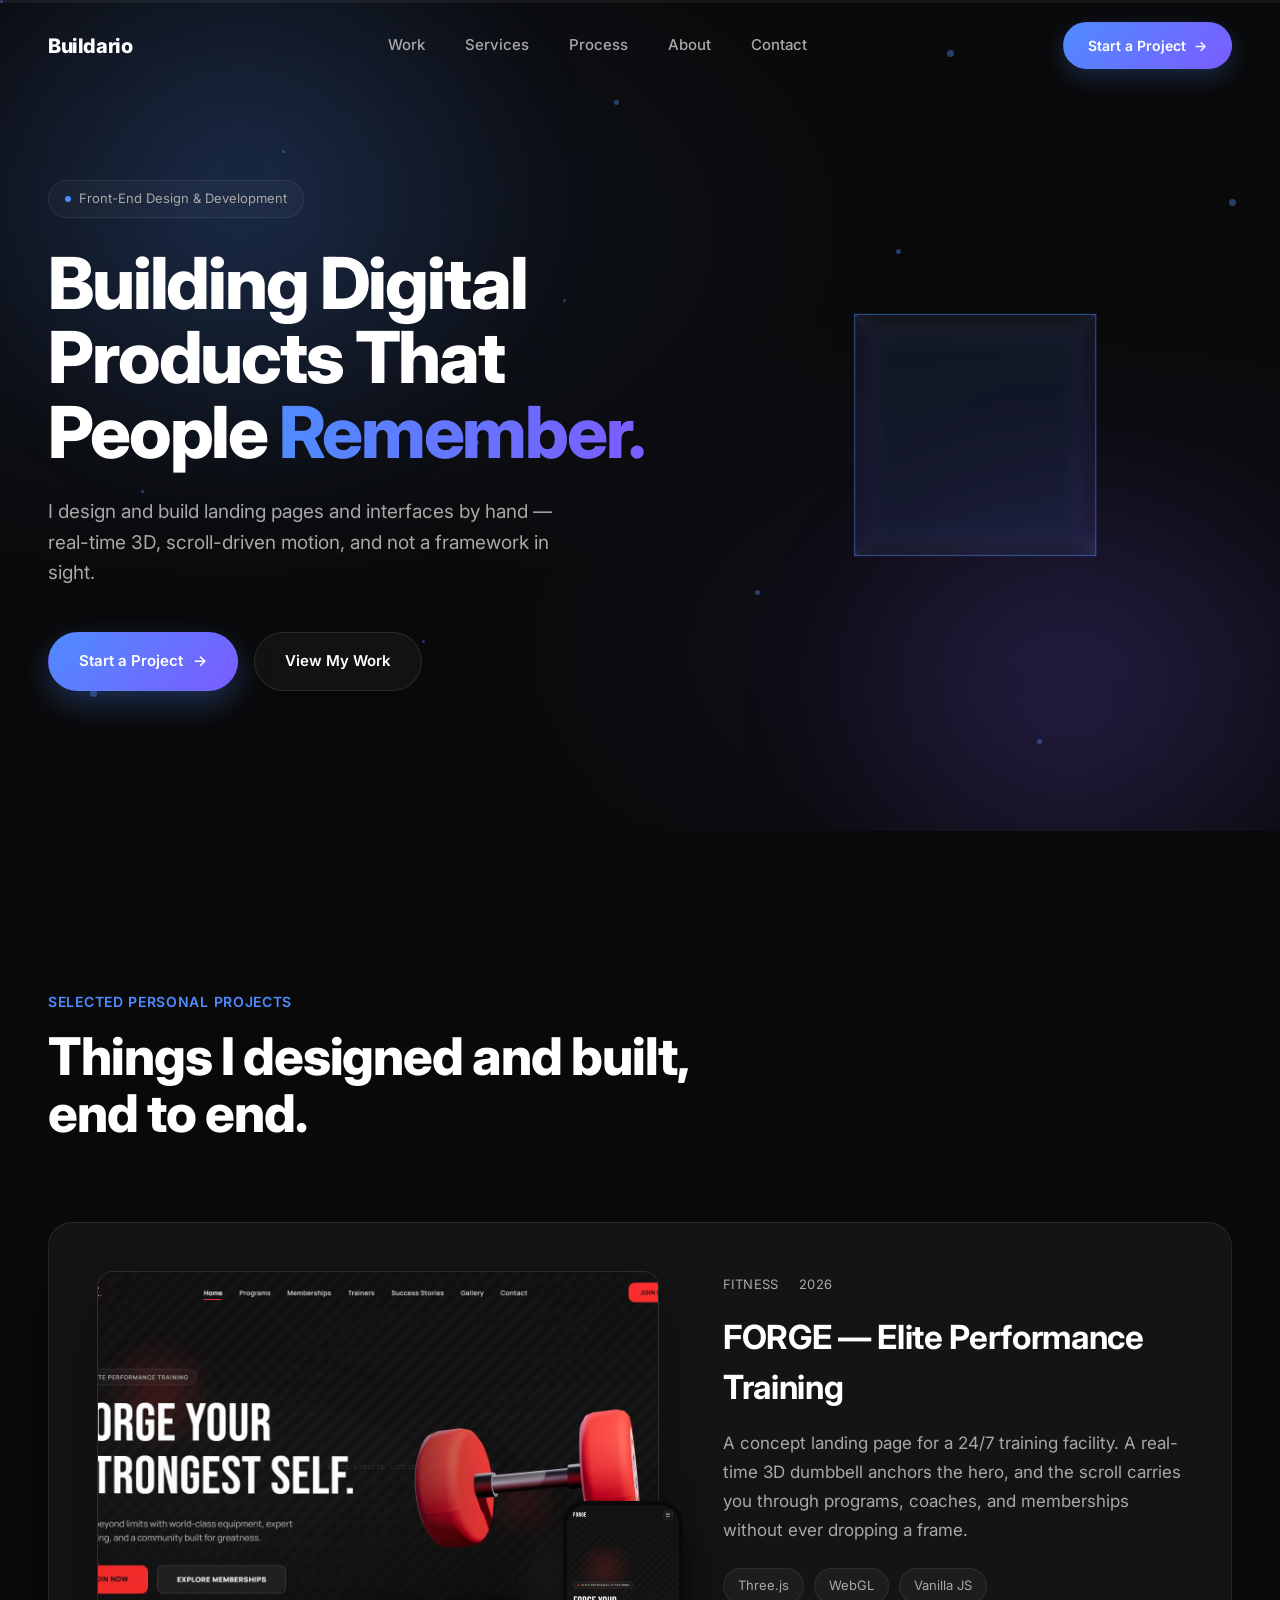
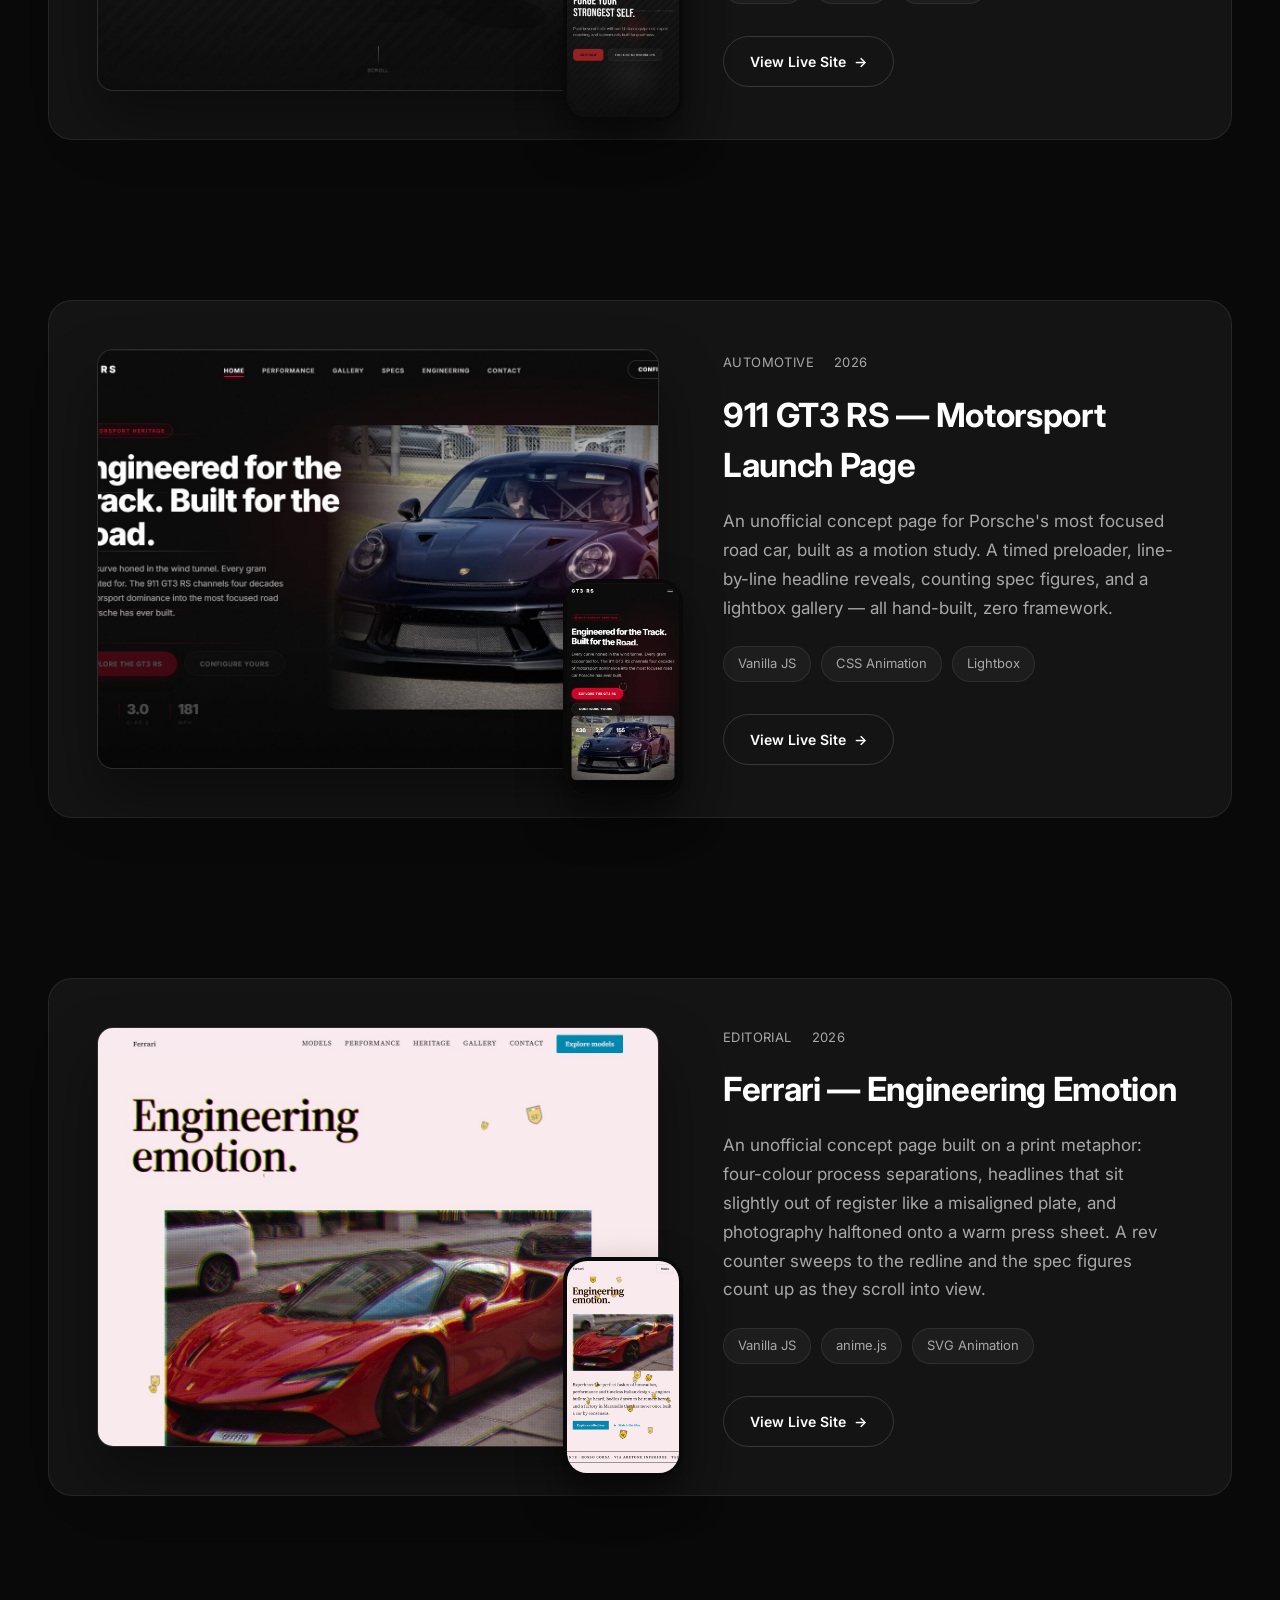
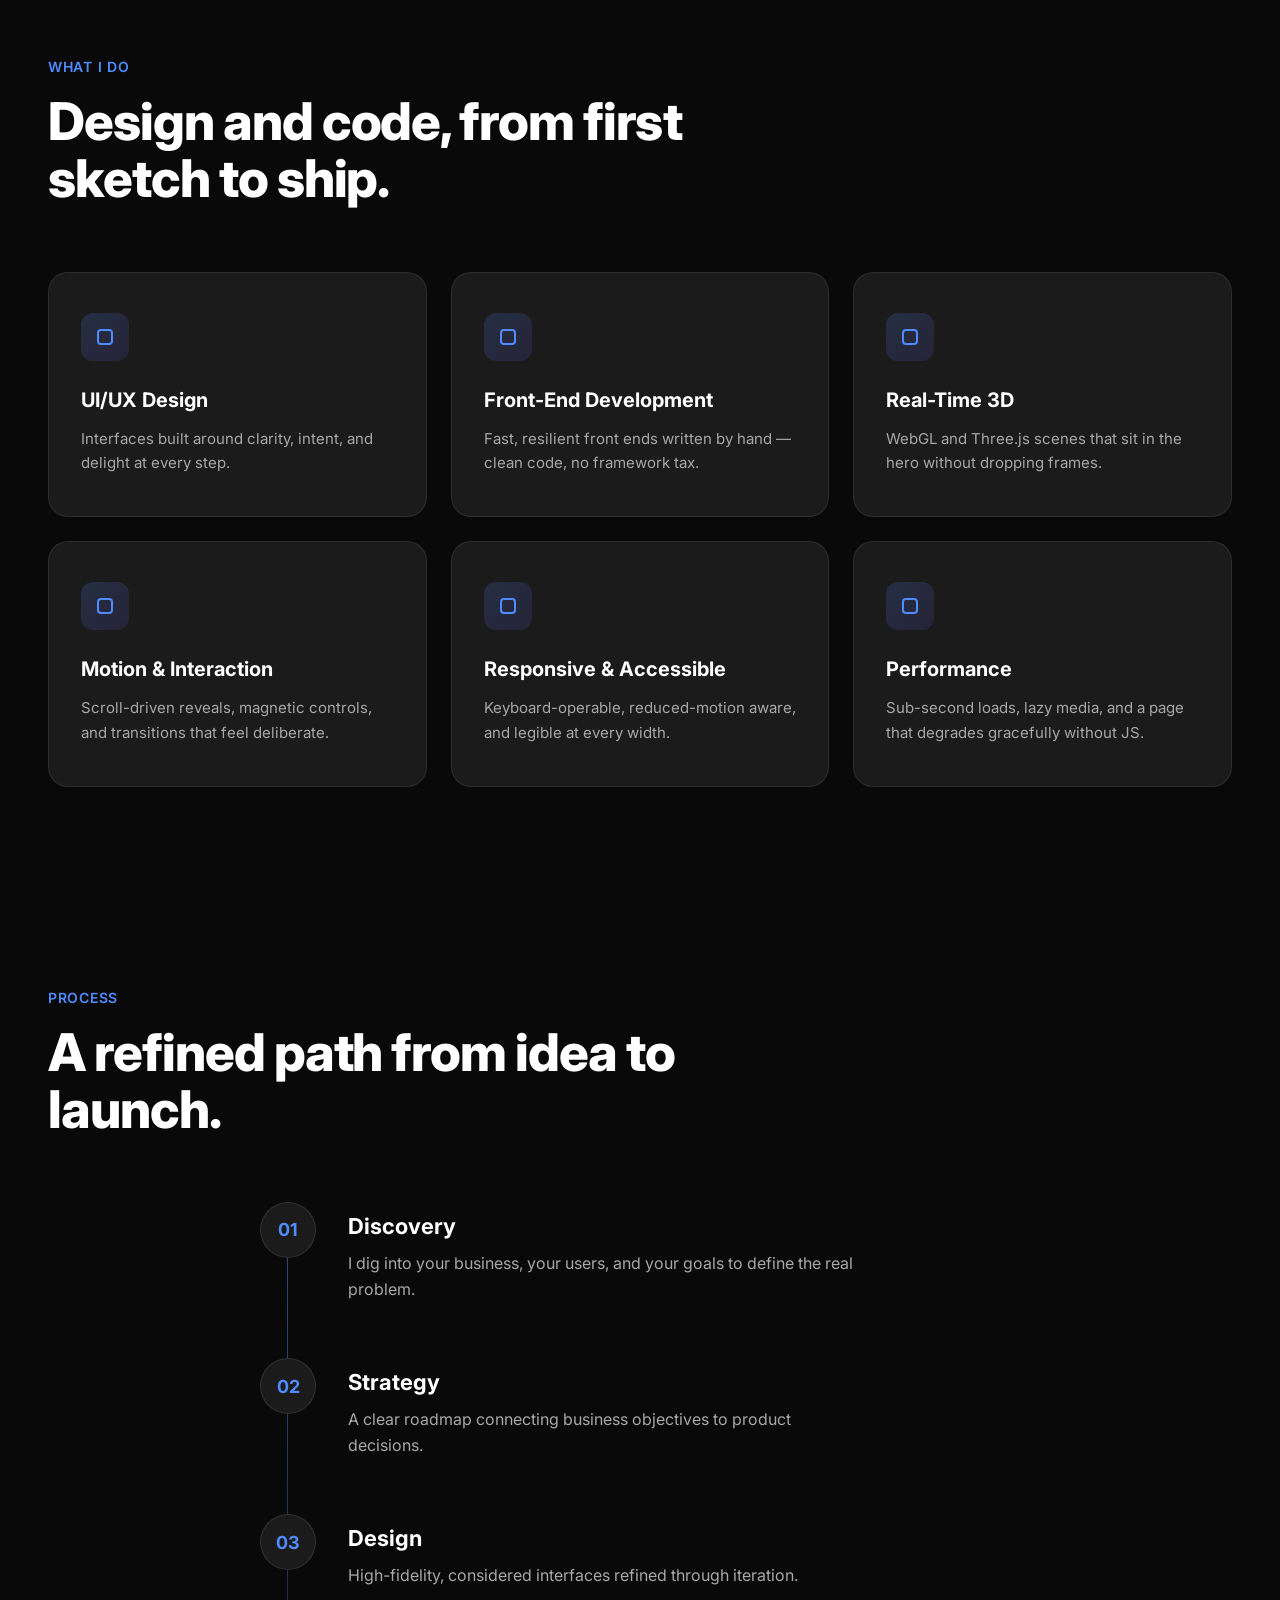
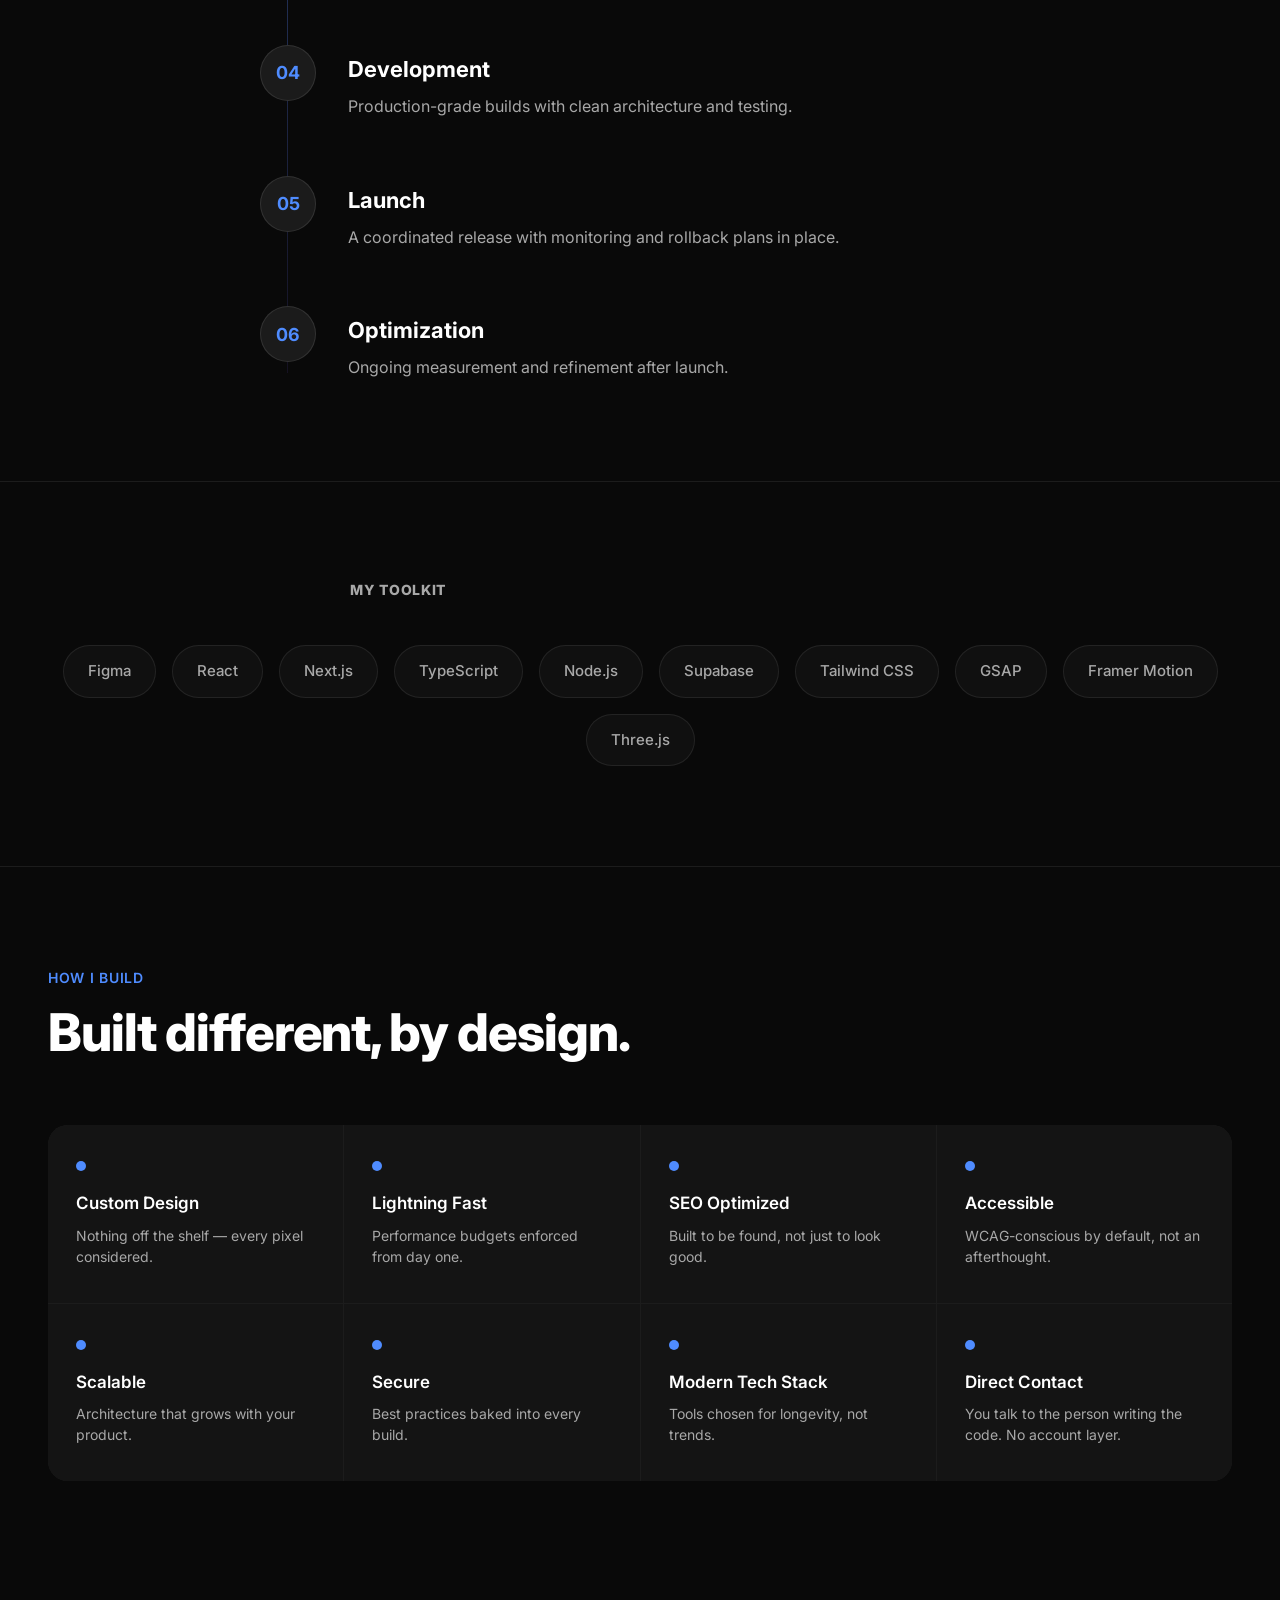
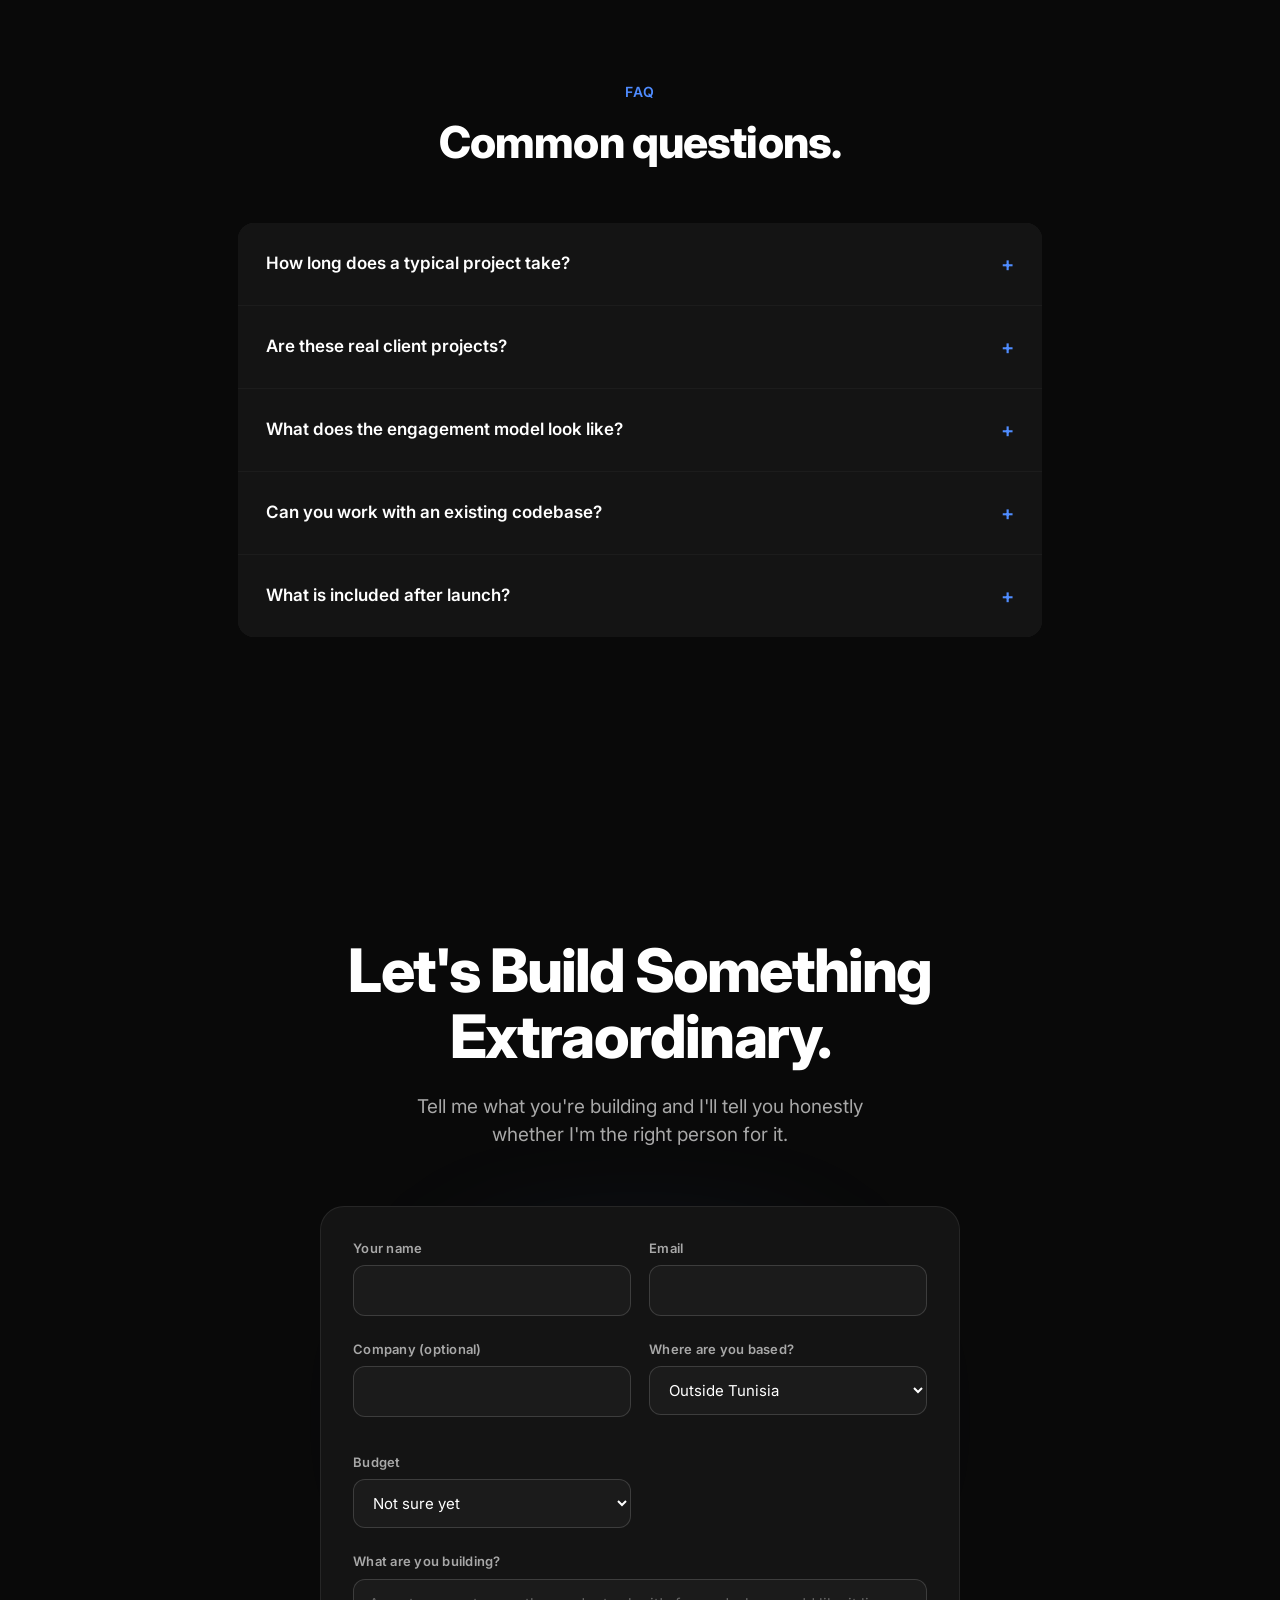
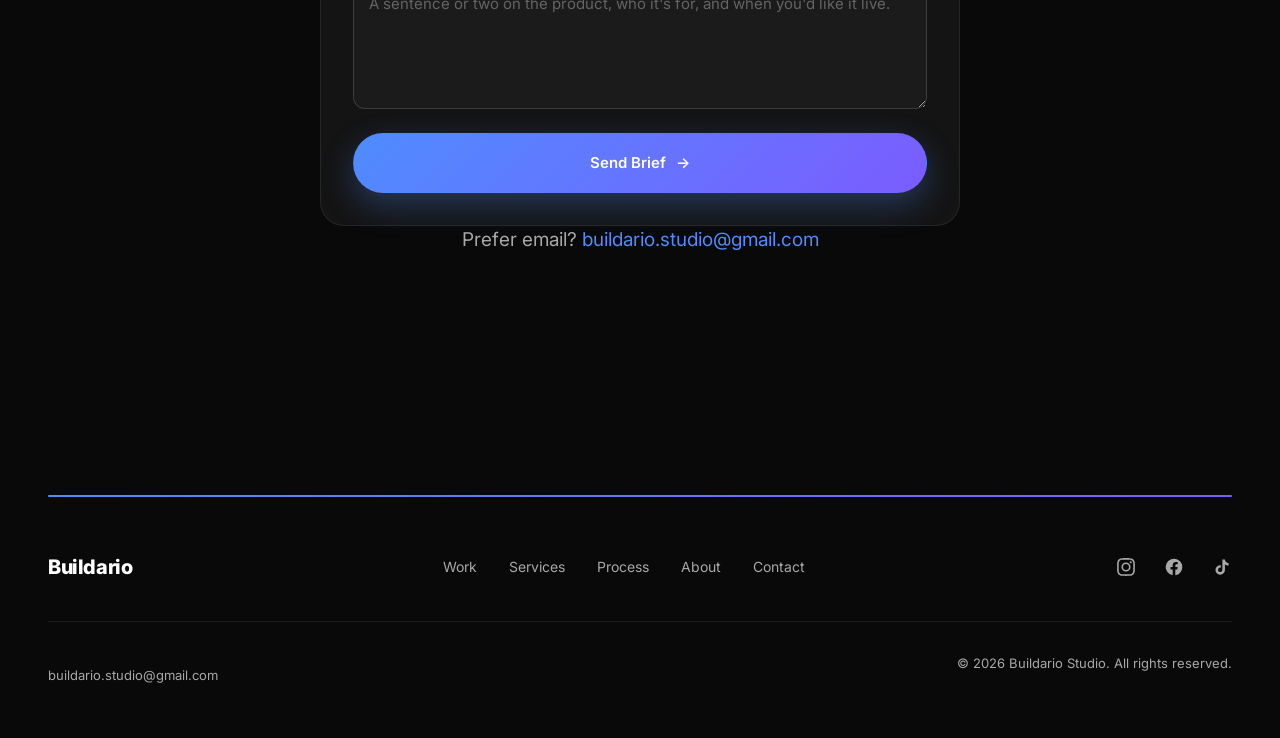
==== commit b8d59e5d: "Add the Instagram icon now that the account exists instagram.com/buildario.studio is live, verified " ====
--- a/index.html
+++ b/index.html
@@ -529,11 +529,20 @@
          it saves. Each one is a 20px glyph centred in a 44px target, and the
          accessible name lives on the link — the svg itself is decorative.
          The Plausible outbound-links build counts these clicks on its own. -->
-    <!-- X and Instagram are deliberately absent, not forgotten. @buildario on X
-         belongs to an unrelated account, and the Instagram username is not
-         confirmed yet. An icon pointing at a stranger is worse than no icon, so
-         they go back in only once their URLs are verified. -->
+    <!-- X is deliberately absent, not forgotten: @buildario there belongs to an
+         unrelated account, and an icon pointing at a stranger is worse than no
+         icon. It goes back in once a handle is claimed and verified. -->
     <nav class="footer-social" aria-label="Buildario on social media">
+      <a href="https://www.instagram.com/buildario.studio/" target="_blank" rel="noopener noreferrer" aria-label="Buildario on Instagram">
+        <!-- Solid, not stroked. A stroked camera beside filled marks reads
+             visibly lighter at 20px; this keeps the row one weight. The viewBox
+             is padded because this glyph is drawn edge to edge where the others
+             inset themselves — without it Instagram renders about a fifth
+             larger than Facebook. -->
+        <svg viewBox="-1.5 -1.5 27 27" aria-hidden="true" focusable="false">
+          <path fill="currentColor" d="M12 2.16c3.2 0 3.58.01 4.85.07 1.17.05 1.8.25 2.23.41.56.22.96.48 1.38.9.42.42.68.82.9 1.38.16.42.36 1.06.41 2.23.06 1.27.07 1.65.07 4.85s-.01 3.58-.07 4.85c-.05 1.17-.25 1.8-.41 2.23-.22.56-.48.96-.9 1.38-.42.42-.82.68-1.38.9-.42.16-1.06.36-2.23.41-1.27.06-1.65.07-4.85.07s-3.58-.01-4.85-.07c-1.17-.05-1.8-.25-2.23-.41-.56-.22-.96-.48-1.38-.9-.42-.42-.68-.82-.9-1.38-.16-.42-.36-1.06-.41-2.23-.06-1.27-.07-1.65-.07-4.85s.01-3.58.07-4.85c.05-1.17.25-1.8.41-2.23.22-.56.48-.96.9-1.38.42-.42.82-.68 1.38-.9.42-.16 1.06-.36 2.23-.41 1.27-.06 1.65-.07 4.85-.07M12 0C8.74 0 8.33.01 7.05.07 5.78.13 4.9.33 4.14.63c-.79.3-1.46.72-2.13 1.38C1.35 2.68.93 3.35.63 4.14.33 4.9.13 5.78.07 7.05.01 8.33 0 8.74 0 12s.01 3.67.07 4.95c.06 1.27.26 2.15.56 2.91.3.79.72 1.46 1.38 2.13.67.66 1.34 1.08 2.13 1.38.76.3 1.64.5 2.91.56 1.28.06 1.69.07 4.95.07s3.67-.01 4.95-.07c1.27-.06 2.15-.26 2.91-.56.79-.3 1.46-.72 2.13-1.38.66-.67 1.08-1.34 1.38-2.13.3-.76.5-1.64.56-2.91.06-1.28.07-1.69.07-4.95s-.01-3.67-.07-4.95c-.06-1.27-.26-2.15-.56-2.91-.3-.79-.72-1.46-1.38-2.13C21.32 1.35 20.65.93 19.86.63c-.76-.3-1.64-.5-2.91-.56C15.67.01 15.26 0 12 0zm0 5.84a6.16 6.16 0 1 0 0 12.32 6.16 6.16 0 0 0 0-12.32zM12 16a4 4 0 1 1 0-8 4 4 0 0 1 0 8zm7.85-10.41a1.44 1.44 0 1 1-2.88 0 1.44 1.44 0 0 1 2.88 0z"/>
+        </svg>
+      </a>
       <a href="https://www.facebook.com/profile.php?id=61593945805100" target="_blank" rel="noopener noreferrer" aria-label="Buildario on Facebook">
         <svg viewBox="0 0 24 24" aria-hidden="true" focusable="false">
           <path fill="currentColor" d="M22 12a10 10 0 1 0-11.56 9.88v-6.99H7.9V12h2.54V9.8c0-2.51 1.49-3.9 3.777-3.9 1.094 0 2.239.196 2.239.196v2.46h-1.26c-1.243 0-1.63.771-1.63 1.562V12h2.773l-.443 2.89h-2.33v6.99A10 10 0 0 0 22 12z"/>
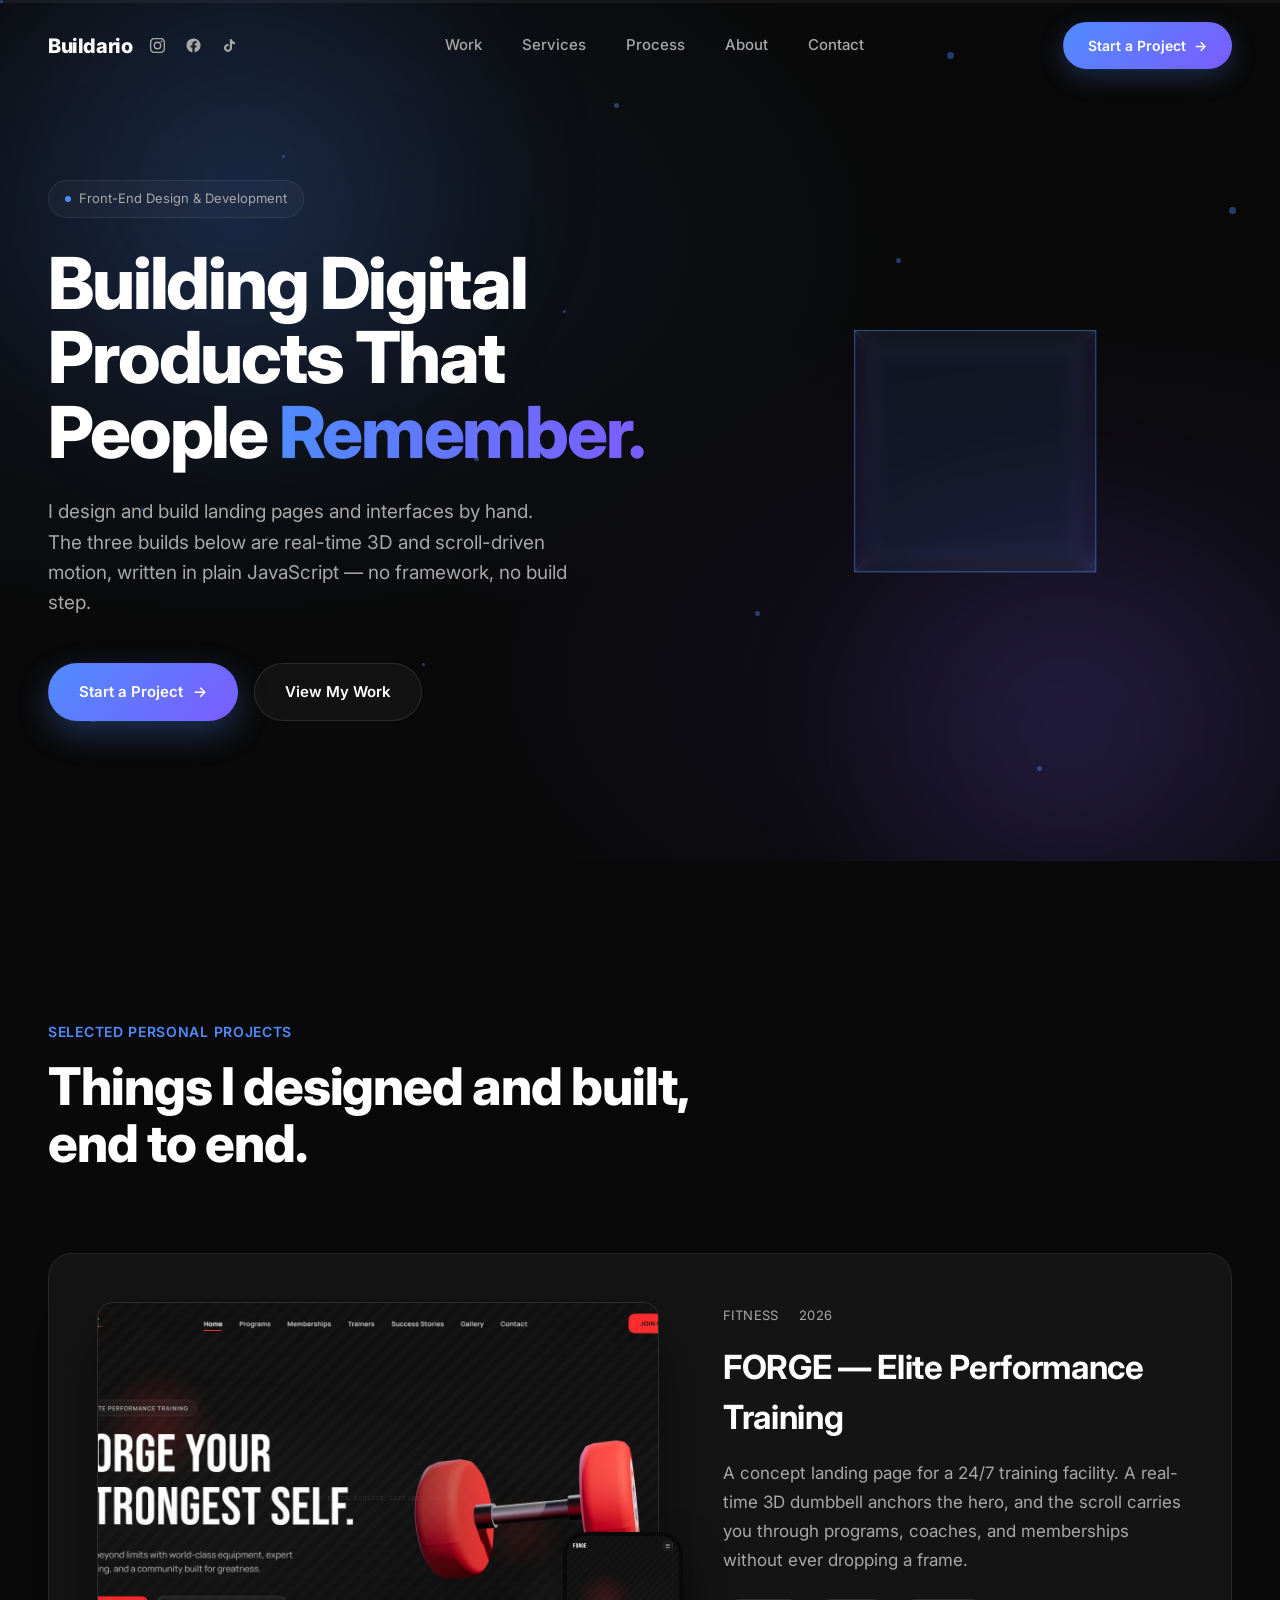
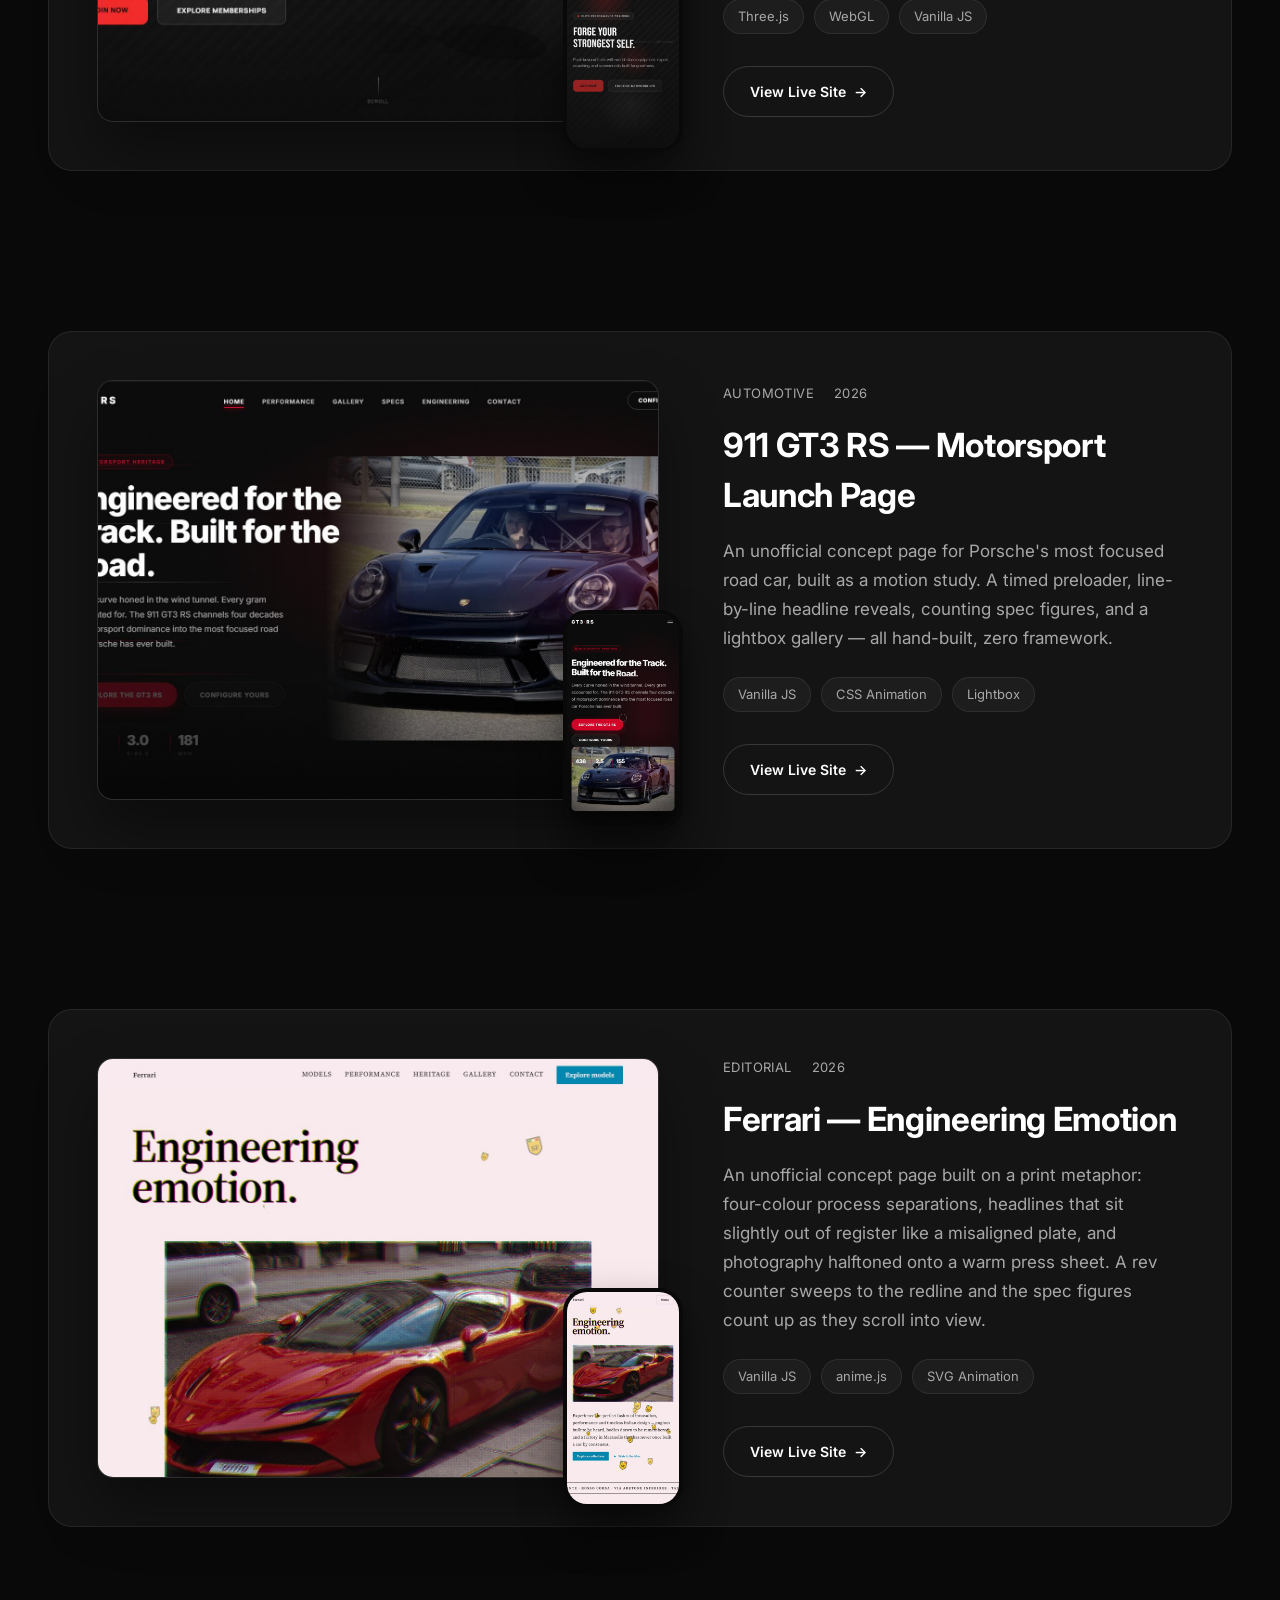
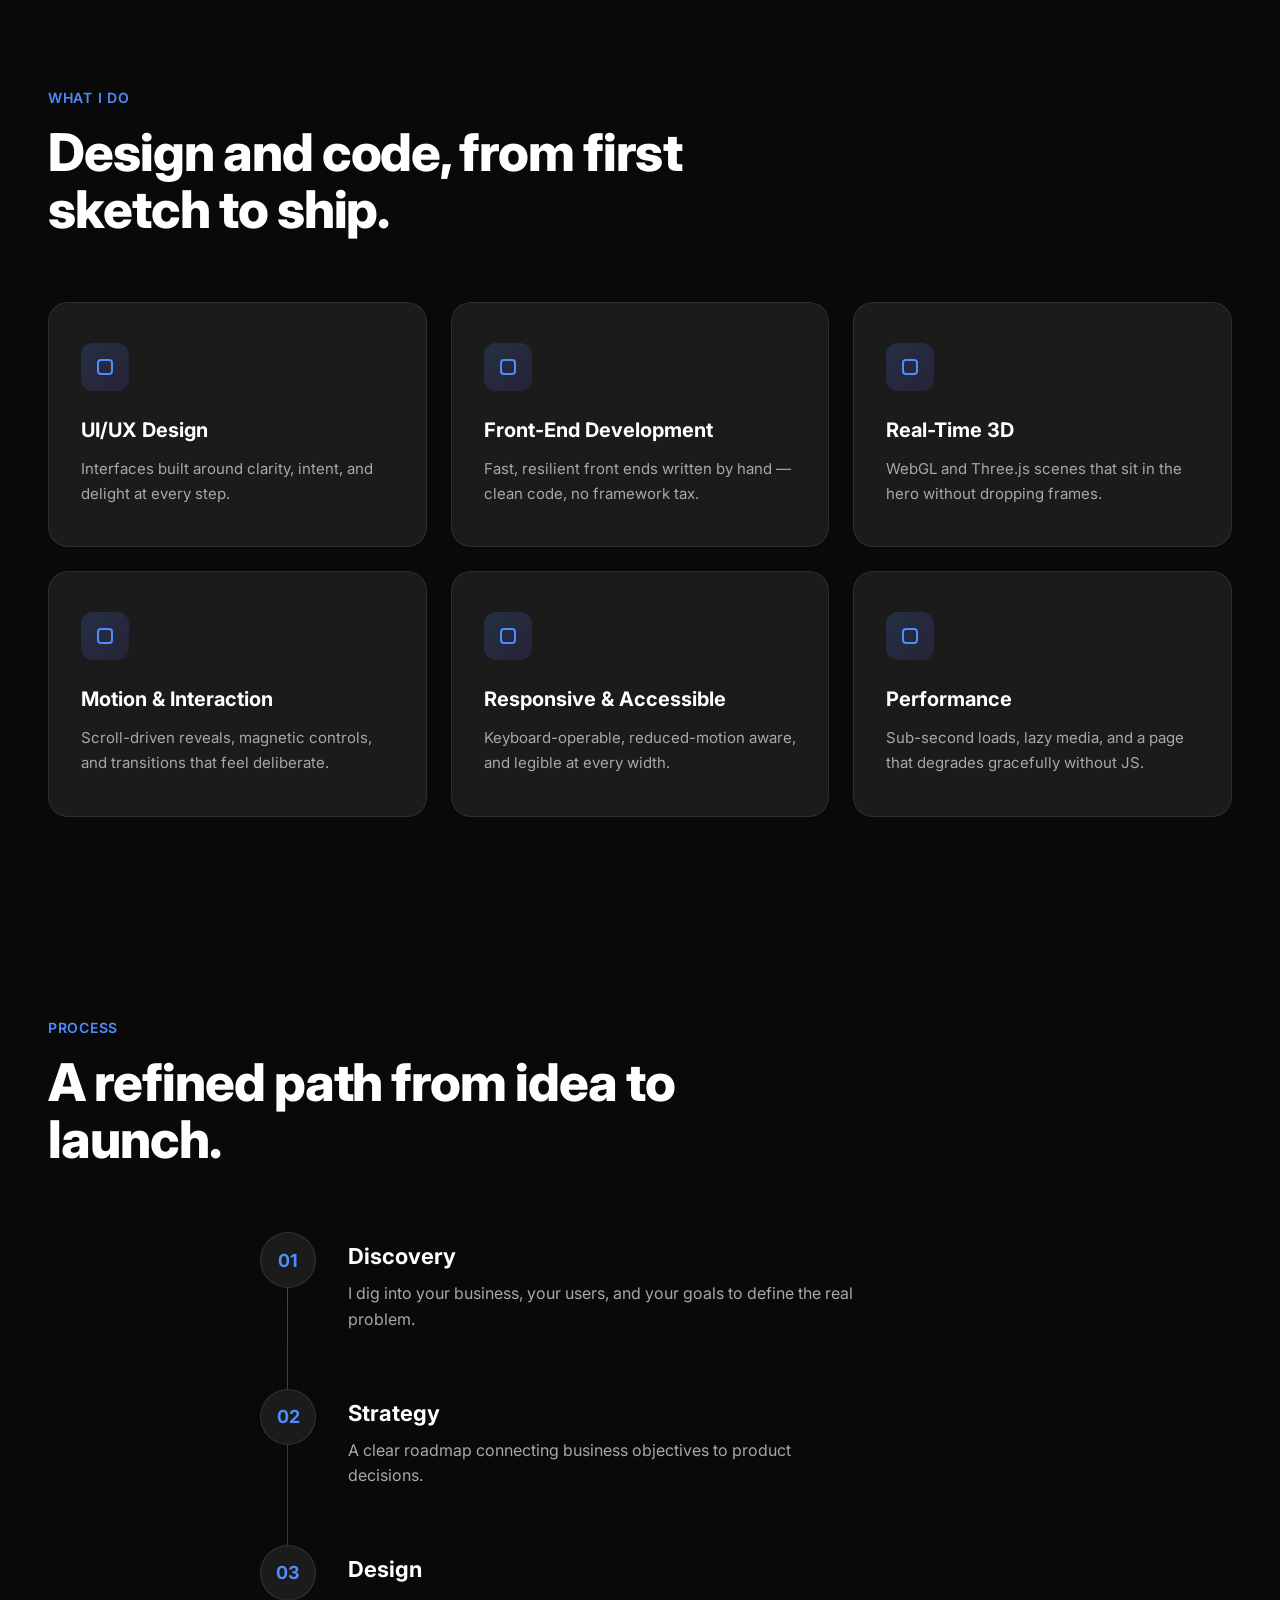
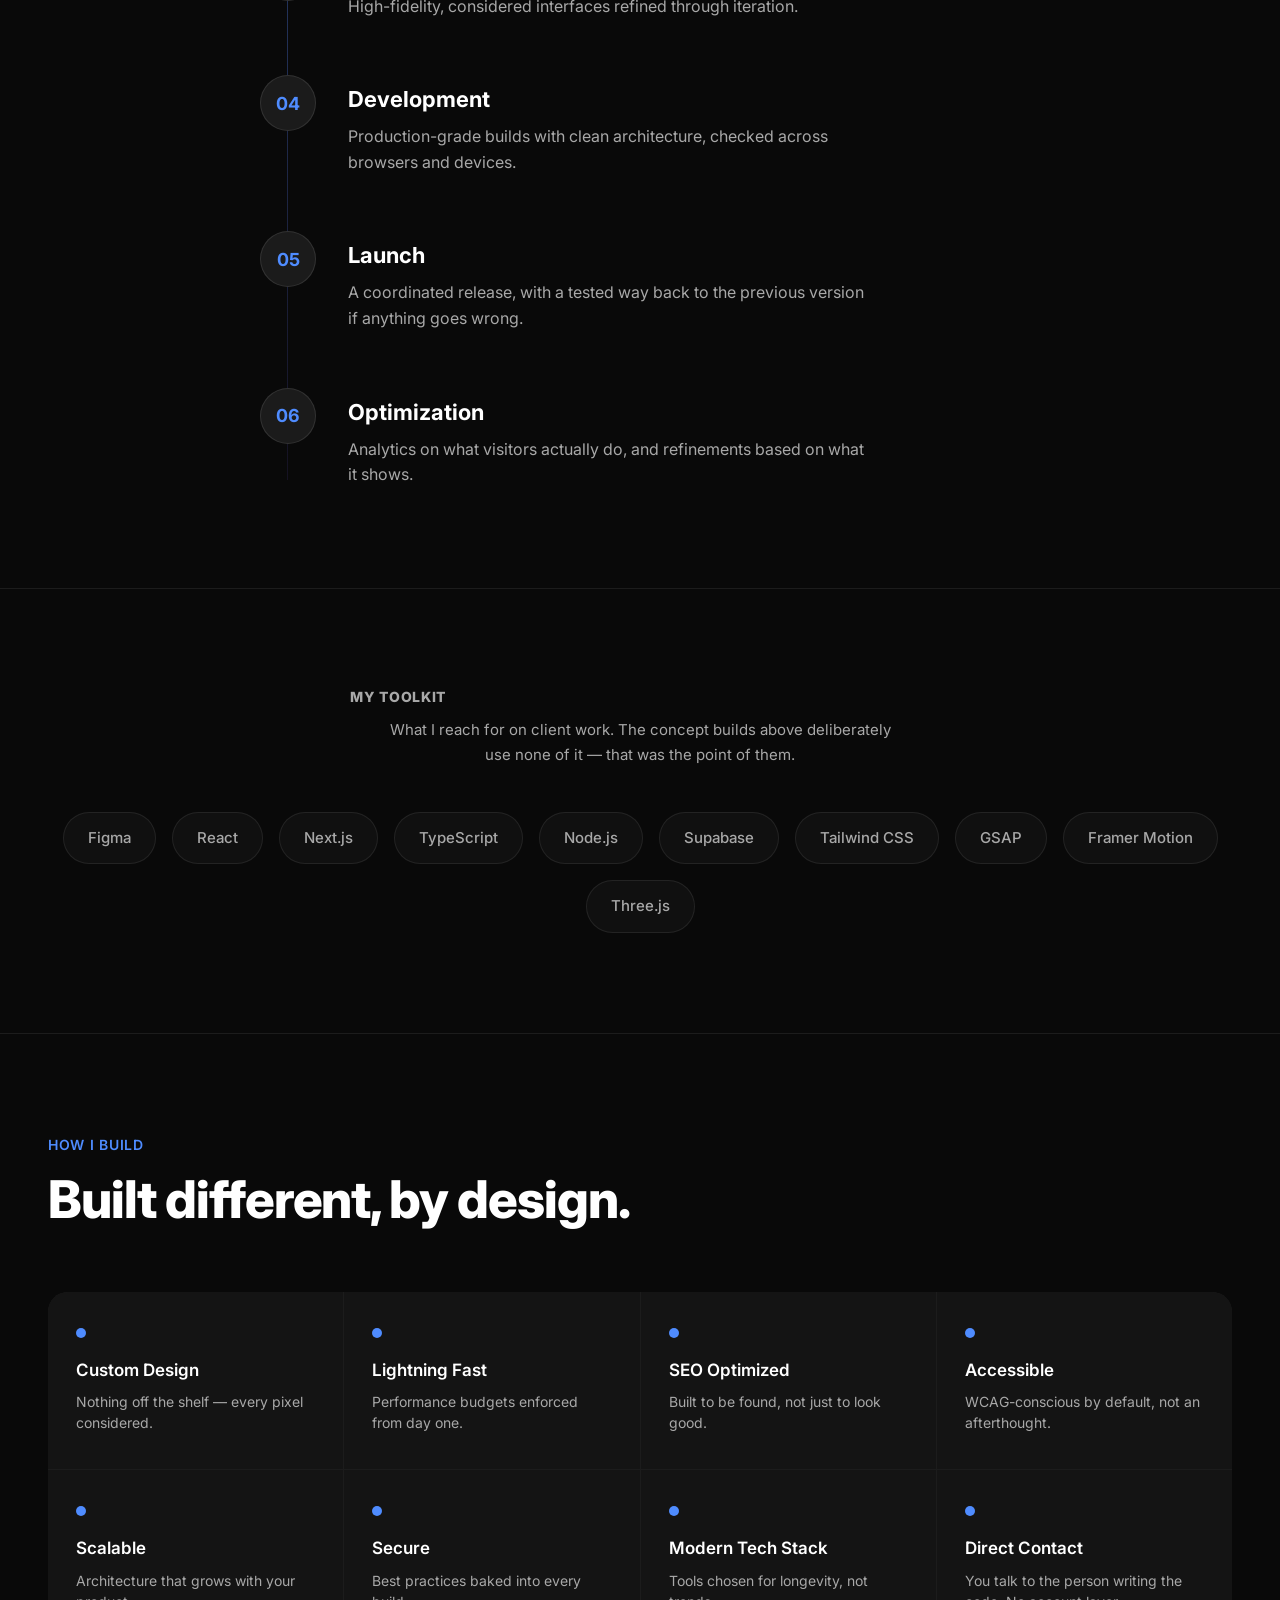
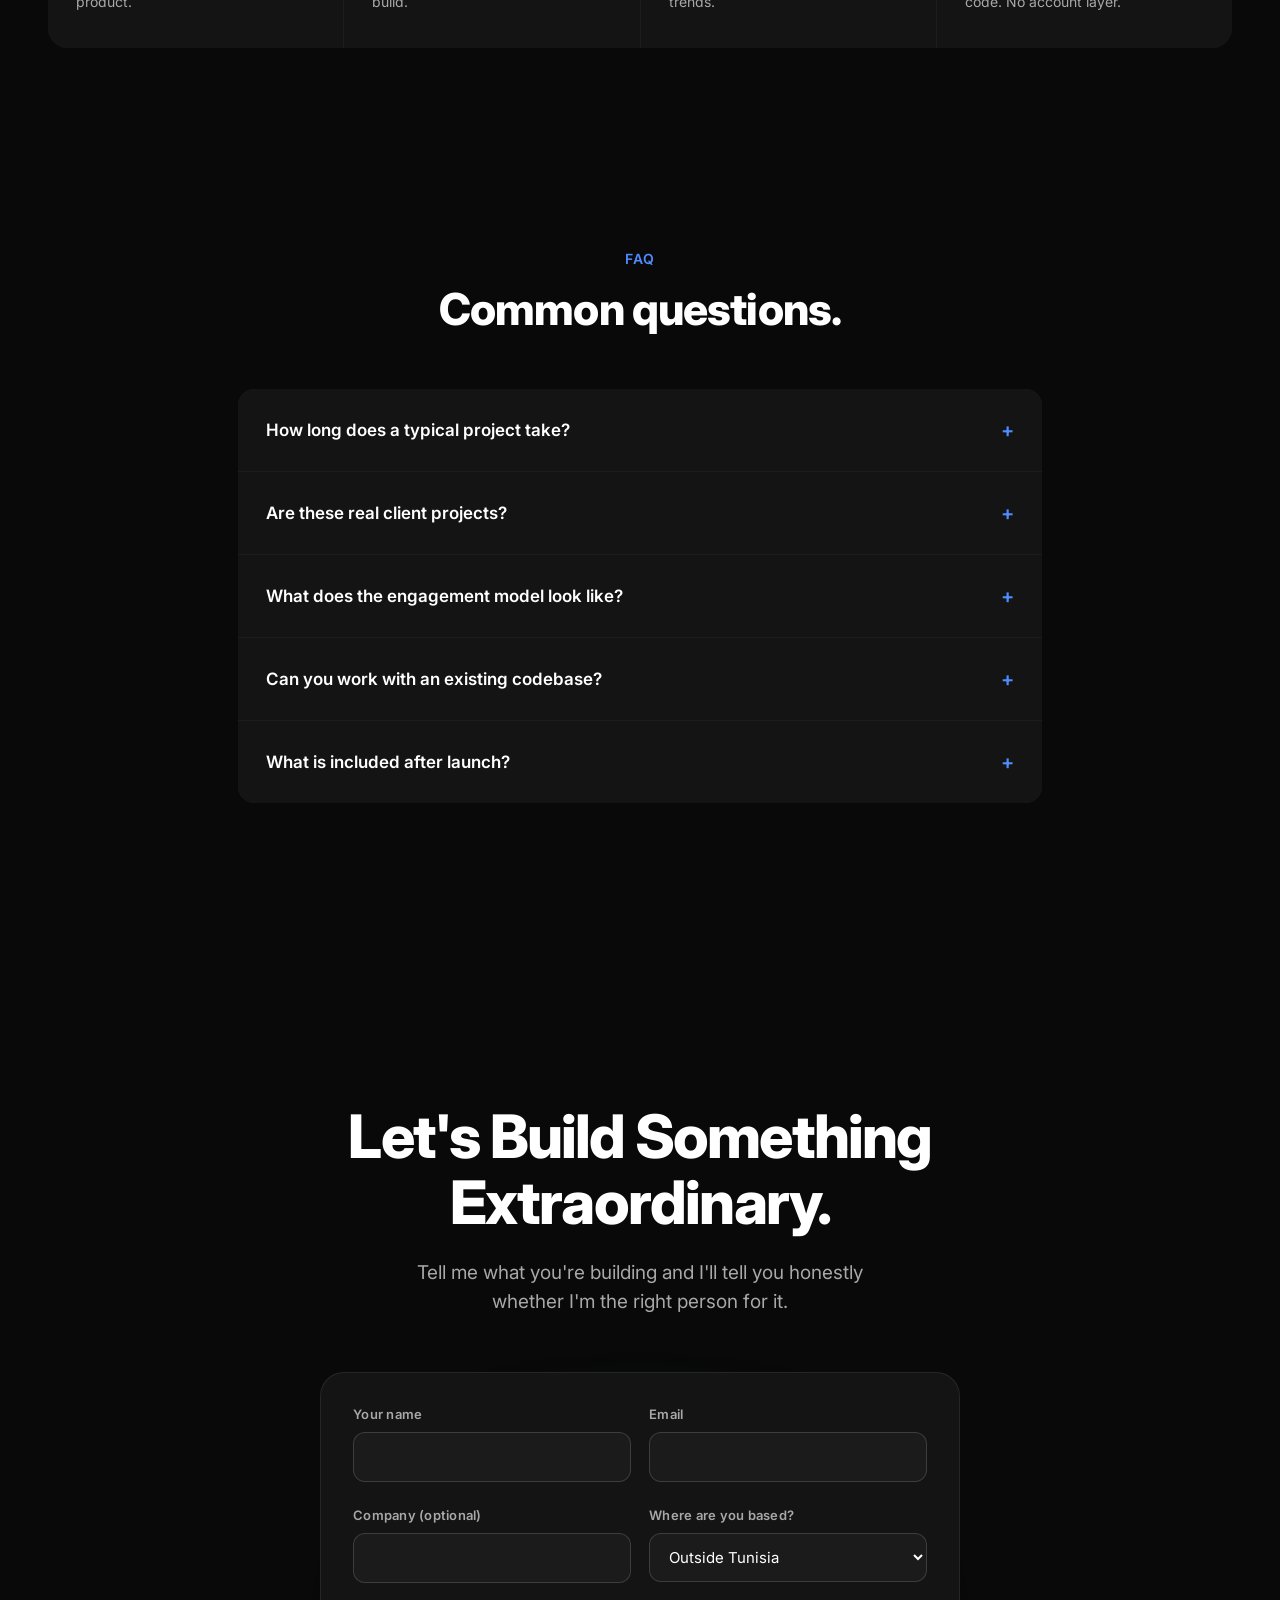
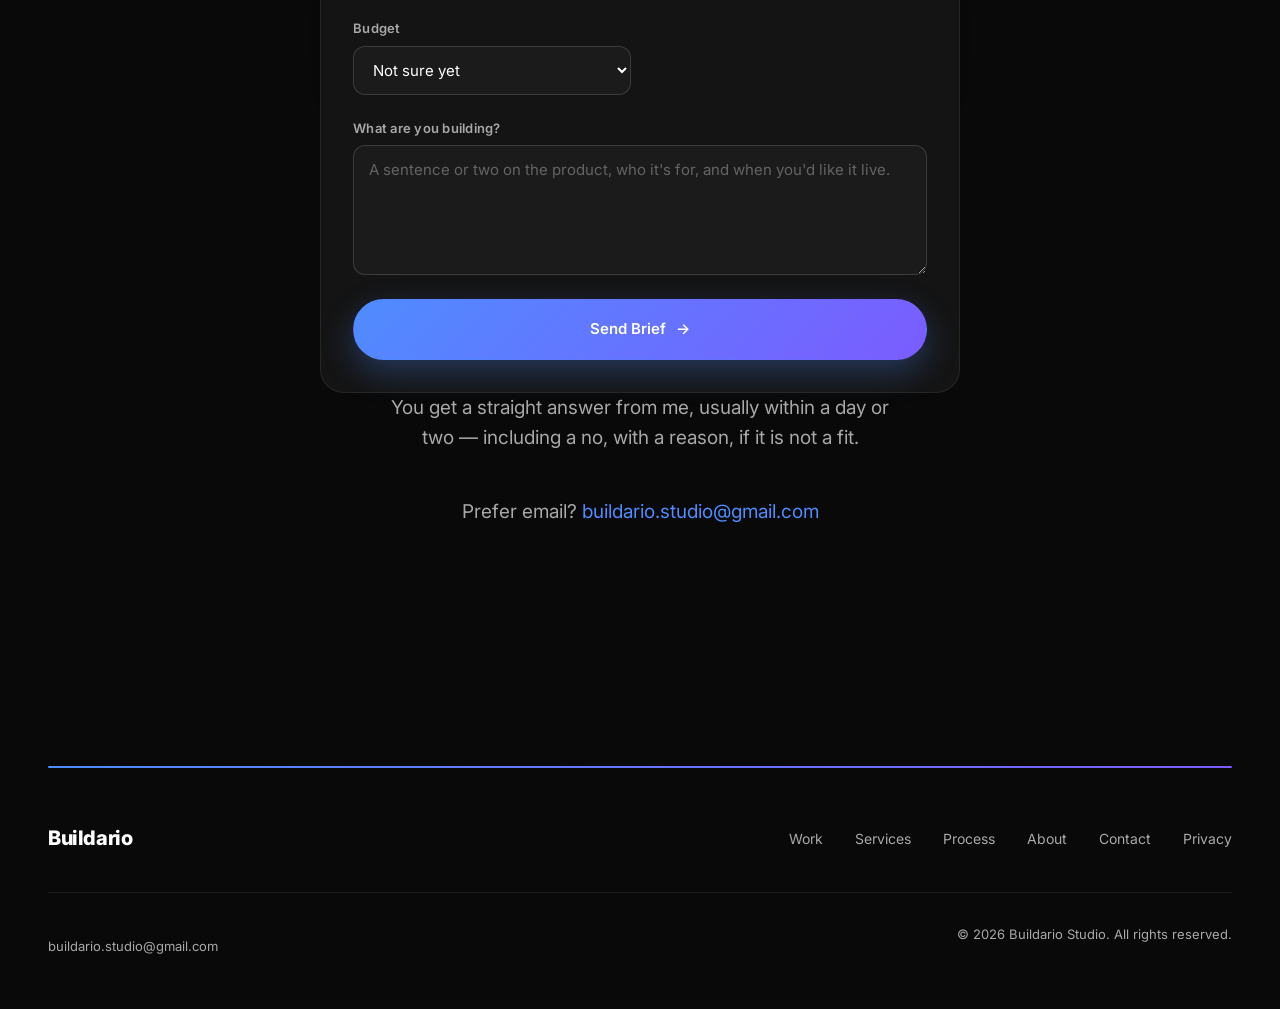
==== commit eecb9811: "Move social icons to the header, add 404, privacy and demo exits The three social marks now sit besi" ====
--- a/index.html
+++ b/index.html
@@ -58,6 +58,10 @@
 </head>
 <body>
 
+<!-- First stop for a keyboard user: the nav is now brand + three social marks
+     + five links + a CTA before any content, which is a long way to tab. -->
+<a class="skip-link" href="#main">Skip to content</a>
+
 <div class="loader" id="loader" aria-hidden="true"><span>BUILDARIO</span></div>
 
 <div class="cursor-glow" id="cursorGlow" aria-hidden="true"></div>
@@ -66,7 +70,30 @@
 
 <!-- ===== NAV ===== -->
 <nav id="nav">
-  <a class="brand" href="#top">Buildario</a>
+  <!-- Brand and the social row travel together as one left-hand group so the
+       nav stays a two-part flex layout at every width. -->
+  <div class="nav-brand">
+    <a class="brand" href="#top">Buildario</a>
+    <!-- Same three destinations as the footer row, same inline glyphs: three
+         icons used twice each still cost less inline than a sprite request. -->
+    <nav class="nav-social" aria-label="Buildario on social media">
+      <a href="https://www.instagram.com/buildario.studio/" target="_blank" rel="noopener noreferrer" aria-label="Buildario on Instagram">
+        <svg viewBox="-1.5 -1.5 27 27" aria-hidden="true" focusable="false">
+          <path fill="currentColor" d="M12 2.16c3.2 0 3.58.01 4.85.07 1.17.05 1.8.25 2.23.41.56.22.96.48 1.38.9.42.42.68.82.9 1.38.16.42.36 1.06.41 2.23.06 1.27.07 1.65.07 4.85s-.01 3.58-.07 4.85c-.05 1.17-.25 1.8-.41 2.23-.22.56-.48.96-.9 1.38-.42.42-.82.68-1.38.9-.42.16-1.06.36-2.23.41-1.27.06-1.65.07-4.85.07s-3.58-.01-4.85-.07c-1.17-.05-1.8-.25-2.23-.41-.56-.22-.96-.48-1.38-.9-.42-.42-.68-.82-.9-1.38-.16-.42-.36-1.06-.41-2.23-.06-1.27-.07-1.65-.07-4.85s.01-3.58.07-4.85c.05-1.17.25-1.8.41-2.23.22-.56.48-.96.9-1.38.42-.42.82-.68 1.38-.9.42-.16 1.06-.36 2.23-.41 1.27-.06 1.65-.07 4.85-.07M12 0C8.74 0 8.33.01 7.05.07 5.78.13 4.9.33 4.14.63c-.79.3-1.46.72-2.13 1.38C1.35 2.68.93 3.35.63 4.14.33 4.9.13 5.78.07 7.05.01 8.33 0 8.74 0 12s.01 3.67.07 4.95c.06 1.27.26 2.15.56 2.91.3.79.72 1.46 1.38 2.13.67.66 1.34 1.08 2.13 1.38.76.3 1.64.5 2.91.56 1.28.06 1.69.07 4.95.07s3.67-.01 4.95-.07c1.27-.06 2.15-.26 2.91-.56.79-.3 1.46-.72 2.13-1.38.66-.67 1.08-1.34 1.38-2.13.3-.76.5-1.64.56-2.91.06-1.28.07-1.69.07-4.95s-.01-3.67-.07-4.95c-.06-1.27-.26-2.15-.56-2.91-.3-.79-.72-1.46-1.38-2.13C21.32 1.35 20.65.93 19.86.63c-.76-.3-1.64-.5-2.91-.56C15.67.01 15.26 0 12 0zm0 5.84a6.16 6.16 0 1 0 0 12.32 6.16 6.16 0 0 0 0-12.32zM12 16a4 4 0 1 1 0-8 4 4 0 0 1 0 8zm7.85-10.41a1.44 1.44 0 1 1-2.88 0 1.44 1.44 0 0 1 2.88 0z"/>
+        </svg>
+      </a>
+      <a href="https://www.facebook.com/profile.php?id=61593945805100" target="_blank" rel="noopener noreferrer" aria-label="Buildario on Facebook">
+        <svg viewBox="0 0 24 24" aria-hidden="true" focusable="false">
+          <path fill="currentColor" d="M22 12a10 10 0 1 0-11.56 9.88v-6.99H7.9V12h2.54V9.8c0-2.51 1.49-3.9 3.777-3.9 1.094 0 2.239.196 2.239.196v2.46h-1.26c-1.243 0-1.63.771-1.63 1.562V12h2.773l-.443 2.89h-2.33v6.99A10 10 0 0 0 22 12z"/>
+        </svg>
+      </a>
+      <a href="https://www.tiktok.com/@buildario.studio" target="_blank" rel="noopener noreferrer" aria-label="Buildario on TikTok">
+        <svg viewBox="0 0 24 24" aria-hidden="true" focusable="false">
+          <path fill="currentColor" d="M16.6 5.82A4.28 4.28 0 0 1 15.54 3h-3.09v12.4a2.59 2.59 0 1 1-1.82-2.47v-3.1a5.69 5.69 0 1 0 4.91 5.63V9.01a7.35 7.35 0 0 0 4.29 1.37V7.3a4.29 4.29 0 0 1-3.23-1.48z"/>
+        </svg>
+      </a>
+    </nav>
+  </div>
 
   <div class="nav-links" id="navLinks">
     <a href="#work" class="nav-link">Work</a>
@@ -89,7 +116,7 @@
 </nav>
 <div class="nav-scrim" id="navScrim" hidden></div>
 
-<main>
+<main id="main" tabindex="-1">
 
 <!-- ===== HERO ===== -->
 <section class="hero" id="top">
@@ -101,7 +128,7 @@
   <div class="hero-copy reveal">
     <p class="badge"><span class="badge-dot" aria-hidden="true"></span>Front-End Design &amp; Development</p>
     <h1>Building Digital Products That People <span class="grad-text">Remember.</span></h1>
-    <p class="hero-sub">I design and build landing pages and interfaces by hand — real-time 3D, scroll-driven motion, and not a framework in sight.</p>
+    <p class="hero-sub">I design and build landing pages and interfaces by hand. The three builds below are real-time 3D and scroll-driven motion, written in plain JavaScript — no framework, no build step.</p>
     <div class="hero-cta">
       <a href="#contact" class="btn btn-primary magnetic">Start a Project <span aria-hidden="true">→</span></a>
       <a href="#work" class="btn btn-ghost magnetic">View My Work</a>
@@ -269,21 +296,21 @@
       <span class="step-n" aria-hidden="true">04</span>
       <div>
         <h3>Development</h3>
-        <p>Production-grade builds with clean architecture and testing.</p>
+        <p>Production-grade builds with clean architecture, checked across browsers and devices.</p>
       </div>
     </li>
     <li class="step reveal">
       <span class="step-n" aria-hidden="true">05</span>
       <div>
         <h3>Launch</h3>
-        <p>A coordinated release with monitoring and rollback plans in place.</p>
+        <p>A coordinated release, with a tested way back to the previous version if anything goes wrong.</p>
       </div>
     </li>
     <li class="step reveal">
       <span class="step-n" aria-hidden="true">06</span>
       <div>
         <h3>Optimization</h3>
-        <p>Ongoing measurement and refinement after launch.</p>
+        <p>Analytics on what visitors actually do, and refinements based on what it shows.</p>
       </div>
     </li>
   </ol>
@@ -292,6 +319,10 @@
 <!-- ===== TOOLKIT ===== -->
 <section class="section toolkit reveal" aria-labelledby="toolkit-h">
   <h2 class="overline" id="toolkit-h">My Toolkit</h2>
+  <!-- Without this line the list reads as a contradiction of the hero. It is
+       not: this is what client work gets built in, the demos are the opposite
+       case, made deliberately without any of it. -->
+  <p class="toolkit-note">What I reach for on client work. The concept builds above deliberately use none of it — that was the point of them.</p>
   <ul class="tech" id="tech">
     <li>Figma</li>
     <li>React</li>
@@ -434,8 +465,20 @@
     <h2>Let's Build Something Extraordinary.</h2>
     <p>Tell me what you're building and I'll tell you honestly whether I'm the right person for it.</p>
 
+    <!-- Submission is a scripted RPC, so with JS off the button would post
+         nowhere and say nothing. Rather than fake a form that cannot send,
+         the noscript path hands over the address directly. -->
+    <noscript>
+      <p class="form-msg form-msg-info" style="display:block">
+        This form needs JavaScript to send. With it off, email the brief straight to
+        <a href="mailto:buildario.studio@gmail.com">buildario.studio@gmail.com</a> — name, what you’re building, and a rough budget is plenty.
+      </p>
+    </noscript>
+
     <form class="contact-form" id="briefForm" novalidate>
-      <p class="form-msg" id="briefMsg" hidden></p>
+      <!-- role=status, not alert: validation messages should be read after the
+           field the visitor is being sent back to takes focus, not interrupt it. -->
+      <p class="form-msg" id="briefMsg" role="status" aria-live="polite" hidden></p>
 
       <div class="field-row">
         <div class="field">
@@ -502,6 +545,13 @@
       <button type="submit" class="btn btn-primary" id="briefSubmit">Send Brief <span aria-hidden="true">→</span></button>
     </form>
 
+    <!-- The page has no testimonials to lean on, so the reassurance has to be a
+         promise that can actually be kept rather than borrowed credibility. -->
+    <p class="contact-promise">
+      You get a straight answer from me, usually within a day or two — including
+      a no, with a reason, if it is not a fit.
+    </p>
+
     <p class="contact-alt">
       Prefer email? <a href="mailto:buildario.studio@gmail.com">buildario.studio@gmail.com</a><span
         id="clientLoginAlt" hidden> · Already a client? <a href="login/">Sign in</a></span>
@@ -523,37 +573,11 @@
       <a href="#process">Process</a>
       <a href="#why">About</a>
       <a href="#contact">Contact</a>
+      <a href="privacy/">Privacy</a>
     </nav>
-    <!-- Icons are inline rather than a font or a sprite: four glyphs used once
-         each, so an extra request or a <use> indirection would cost more than
-         it saves. Each one is a 20px glyph centred in a 44px target, and the
-         accessible name lives on the link — the svg itself is decorative.
-         The Plausible outbound-links build counts these clicks on its own. -->
-    <!-- X is deliberately absent, not forgotten: @buildario there belongs to an
-         unrelated account, and an icon pointing at a stranger is worse than no
-         icon. It goes back in once a handle is claimed and verified. -->
-    <nav class="footer-social" aria-label="Buildario on social media">
-      <a href="https://www.instagram.com/buildario.studio/" target="_blank" rel="noopener noreferrer" aria-label="Buildario on Instagram">
-        <!-- Solid, not stroked. A stroked camera beside filled marks reads
-             visibly lighter at 20px; this keeps the row one weight. The viewBox
-             is padded because this glyph is drawn edge to edge where the others
-             inset themselves — without it Instagram renders about a fifth
-             larger than Facebook. -->
-        <svg viewBox="-1.5 -1.5 27 27" aria-hidden="true" focusable="false">
-          <path fill="currentColor" d="M12 2.16c3.2 0 3.58.01 4.85.07 1.17.05 1.8.25 2.23.41.56.22.96.48 1.38.9.42.42.68.82.9 1.38.16.42.36 1.06.41 2.23.06 1.27.07 1.65.07 4.85s-.01 3.58-.07 4.85c-.05 1.17-.25 1.8-.41 2.23-.22.56-.48.96-.9 1.38-.42.42-.82.68-1.38.9-.42.16-1.06.36-2.23.41-1.27.06-1.65.07-4.85.07s-3.58-.01-4.85-.07c-1.17-.05-1.8-.25-2.23-.41-.56-.22-.96-.48-1.38-.9-.42-.42-.68-.82-.9-1.38-.16-.42-.36-1.06-.41-2.23-.06-1.27-.07-1.65-.07-4.85s.01-3.58.07-4.85c.05-1.17.25-1.8.41-2.23.22-.56.48-.96.9-1.38.42-.42.82-.68 1.38-.9.42-.16 1.06-.36 2.23-.41 1.27-.06 1.65-.07 4.85-.07M12 0C8.74 0 8.33.01 7.05.07 5.78.13 4.9.33 4.14.63c-.79.3-1.46.72-2.13 1.38C1.35 2.68.93 3.35.63 4.14.33 4.9.13 5.78.07 7.05.01 8.33 0 8.74 0 12s.01 3.67.07 4.95c.06 1.27.26 2.15.56 2.91.3.79.72 1.46 1.38 2.13.67.66 1.34 1.08 2.13 1.38.76.3 1.64.5 2.91.56 1.28.06 1.69.07 4.95.07s3.67-.01 4.95-.07c1.27-.06 2.15-.26 2.91-.56.79-.3 1.46-.72 2.13-1.38.66-.67 1.08-1.34 1.38-2.13.3-.76.5-1.64.56-2.91.06-1.28.07-1.69.07-4.95s-.01-3.67-.07-4.95c-.06-1.27-.26-2.15-.56-2.91-.3-.79-.72-1.46-1.38-2.13C21.32 1.35 20.65.93 19.86.63c-.76-.3-1.64-.5-2.91-.56C15.67.01 15.26 0 12 0zm0 5.84a6.16 6.16 0 1 0 0 12.32 6.16 6.16 0 0 0 0-12.32zM12 16a4 4 0 1 1 0-8 4 4 0 0 1 0 8zm7.85-10.41a1.44 1.44 0 1 1-2.88 0 1.44 1.44 0 0 1 2.88 0z"/>
-        </svg>
-      </a>
-      <a href="https://www.facebook.com/profile.php?id=61593945805100" target="_blank" rel="noopener noreferrer" aria-label="Buildario on Facebook">
-        <svg viewBox="0 0 24 24" aria-hidden="true" focusable="false">
-          <path fill="currentColor" d="M22 12a10 10 0 1 0-11.56 9.88v-6.99H7.9V12h2.54V9.8c0-2.51 1.49-3.9 3.777-3.9 1.094 0 2.239.196 2.239.196v2.46h-1.26c-1.243 0-1.63.771-1.63 1.562V12h2.773l-.443 2.89h-2.33v6.99A10 10 0 0 0 22 12z"/>
-        </svg>
-      </a>
-      <a href="https://www.tiktok.com/@buildario.studio" target="_blank" rel="noopener noreferrer" aria-label="Buildario on TikTok">
-        <svg viewBox="0 0 24 24" aria-hidden="true" focusable="false">
-          <path fill="currentColor" d="M16.6 5.82A4.28 4.28 0 0 1 15.54 3h-3.09v12.4a2.59 2.59 0 1 1-1.82-2.47v-3.1a5.69 5.69 0 1 0 4.91 5.63V9.01a7.35 7.35 0 0 0 4.29 1.37V7.3a4.29 4.29 0 0 1-3.23-1.48z"/>
-        </svg>
-      </a>
-    </nav>
+    <!-- The social marks live in the header now, beside the wordmark. One set
+         per page: repeating them here just gave the same three links a second
+         home with no extra reach. -->
   </div>
 
   <div class="footer-bottom">
--- a/styles.css
+++ b/styles.css
@@ -56,6 +56,30 @@
   outline-offset: 3px;
   border-radius: 4px;
 }
+
+/* Off-canvas until focused rather than display:none — a hidden element is not
+   focusable, so the link has to stay in the layout to be reachable at all. */
+.skip-link {
+  position: fixed;
+  top: 12px;
+  left: 12px;
+  z-index: 100;
+  padding: 12px 18px;
+  border-radius: 12px;
+  background: var(--accent);
+  color: #fff;
+  font-size: 15px;
+  font-weight: 600;
+  /* No transition. A skip link has one job — be there the instant the first
+     Tab lands on it — and animating it in makes its arrival depend on the page
+     producing frames. Instant is also what keyboard users expect here. */
+  transform: translateY(-160%);
+}
+.skip-link:focus { transform: translateY(0); color: #fff; }
+
+/* the skip target itself should not draw a ring when it receives focus
+   programmatically — the visitor asked to be moved, not to be shown a box */
+main:focus { outline: none; }
 
 /* ==========================================================================
    Keyframes
@@ -166,6 +190,25 @@
 }
 .brand:hover { color: var(--text); }
 
+/* Brand + social row: one group pinned to the left of the nav. The gap is a
+   little wider than the icon gap so the marks read as their own cluster and
+   not as part of the wordmark. */
+.nav-brand { display: flex; align-items: center; gap: 8px; min-width: 0; }
+
+.nav-social { display: flex; align-items: center; gap: 2px; }
+.nav-social a {
+  display: grid;
+  place-items: center;
+  width: 34px;
+  height: 34px;
+  border-radius: 10px;
+  color: var(--muted);
+  transition: color 0.25s ease, background 0.25s ease;
+}
+.nav-social a:hover,
+.nav-social a:focus-visible { color: var(--text); background: var(--fill); }
+.nav-social svg { display: block; width: 17px; height: 17px; }
+
 .nav-links { display: flex; gap: 40px; align-items: center; }
 .nav-link {
   font-size: 15px;
@@ -651,7 +694,15 @@
   border-top: 1px solid var(--line);
   border-bottom: 1px solid var(--line);
 }
-.toolkit .overline { margin-bottom: 48px; }
+.toolkit .overline { margin-bottom: 14px; }
+.toolkit-note {
+  max-width: 56ch;
+  margin: 0 auto 44px;
+  text-align: center;
+  font-size: 15px;
+  line-height: 1.65;
+  color: var(--muted);
+}
 .tech {
   display: flex;
   flex-wrap: wrap;
@@ -840,6 +891,14 @@
 .contact-form input::placeholder,
 .contact-form textarea::placeholder { color: rgba(255, 255, 255, 0.32); }
 
+/* Pairs with the aria-invalid main.js sets: the message names the problem, the
+   border says which field it is about for anyone not using a screen reader. */
+.contact-form input[aria-invalid="true"],
+.contact-form textarea[aria-invalid="true"] {
+  border-color: #ff6b6b;
+  box-shadow: 0 0 0 3px rgba(255, 107, 107, 0.16);
+}
+
 .contact-form input:focus,
 .contact-form textarea:focus,
 .contact-form select:focus {
@@ -879,6 +938,14 @@
 .form-msg-success { background: rgba(56, 200, 130, 0.12); border: 1px solid rgba(56, 200, 130, 0.3); color: #86f0bd; }
 .form-msg-info    { background: var(--fill);              border: 1px solid var(--line);            color: var(--muted); }
 
+.contact-promise {
+  margin-top: 22px;
+  text-align: center;
+  font-size: 14px;
+  line-height: 1.6;
+  color: var(--muted);
+}
+
 .contact-alt { margin: 22px auto 0; font-size: 14px; color: var(--muted); }
 .muted { color: var(--muted); }
 
@@ -919,25 +986,6 @@
 }
 .footer-links a:hover,
 .footer-links a:focus-visible { color: var(--text); background: var(--fill); }
-
-/* Same 44px target as the text links, but square: the glyph stays 20px and the
-   padding does the reaching, so the icons never grow to meet the touch size.
-   The colour rules are class+element, which beats the global `a` colour. */
-.footer-social { display: flex; gap: 4px; margin: 0 -12px; }
-.footer-social a {
-  display: inline-flex;
-  align-items: center;
-  justify-content: center;
-  width: var(--tap);
-  height: var(--tap);
-  border-radius: 10px;
-  color: var(--muted);
-  border: 0;
-  transition: color 0.25s ease, background 0.25s ease;
-}
-.footer-social a:hover,
-.footer-social a:focus-visible { color: var(--text); background: var(--fill); }
-.footer-social svg { display: block; width: 20px; height: 20px; }
 
 .footer-bottom {
   display: flex;
@@ -995,6 +1043,14 @@
   .project-media { height: 320px; }
 
   .grid-services { grid-template-columns: repeat(2, 1fr); }
+
+  /* Between 900px and here the links are still a horizontal row and the nav
+     runs out of room: at ~950px the social marks and the first link overlap.
+     Tightening both the link gap and the brand group buys back the width
+     without dropping anything from the bar. */
+  .nav-links { gap: 26px; }
+  .nav-brand { gap: 6px; }
+  .nav-social a { width: 32px; height: 32px; }
 }
 
 @media (max-width: 900px) {
@@ -1075,6 +1131,11 @@
 
   .cta { padding: 100px var(--gutter); }
   .footer-top { flex-direction: column; align-items: flex-start; }
+
+  /* Brand, three marks and the toggle all share one line here. Tightening the
+     group gap keeps the row off the wordmark down to a 320px viewport. */
+  .nav-brand { gap: 6px; }
+  .nav-social a { width: 34px; height: 34px; }
 }
 
 /* ==========================================================================
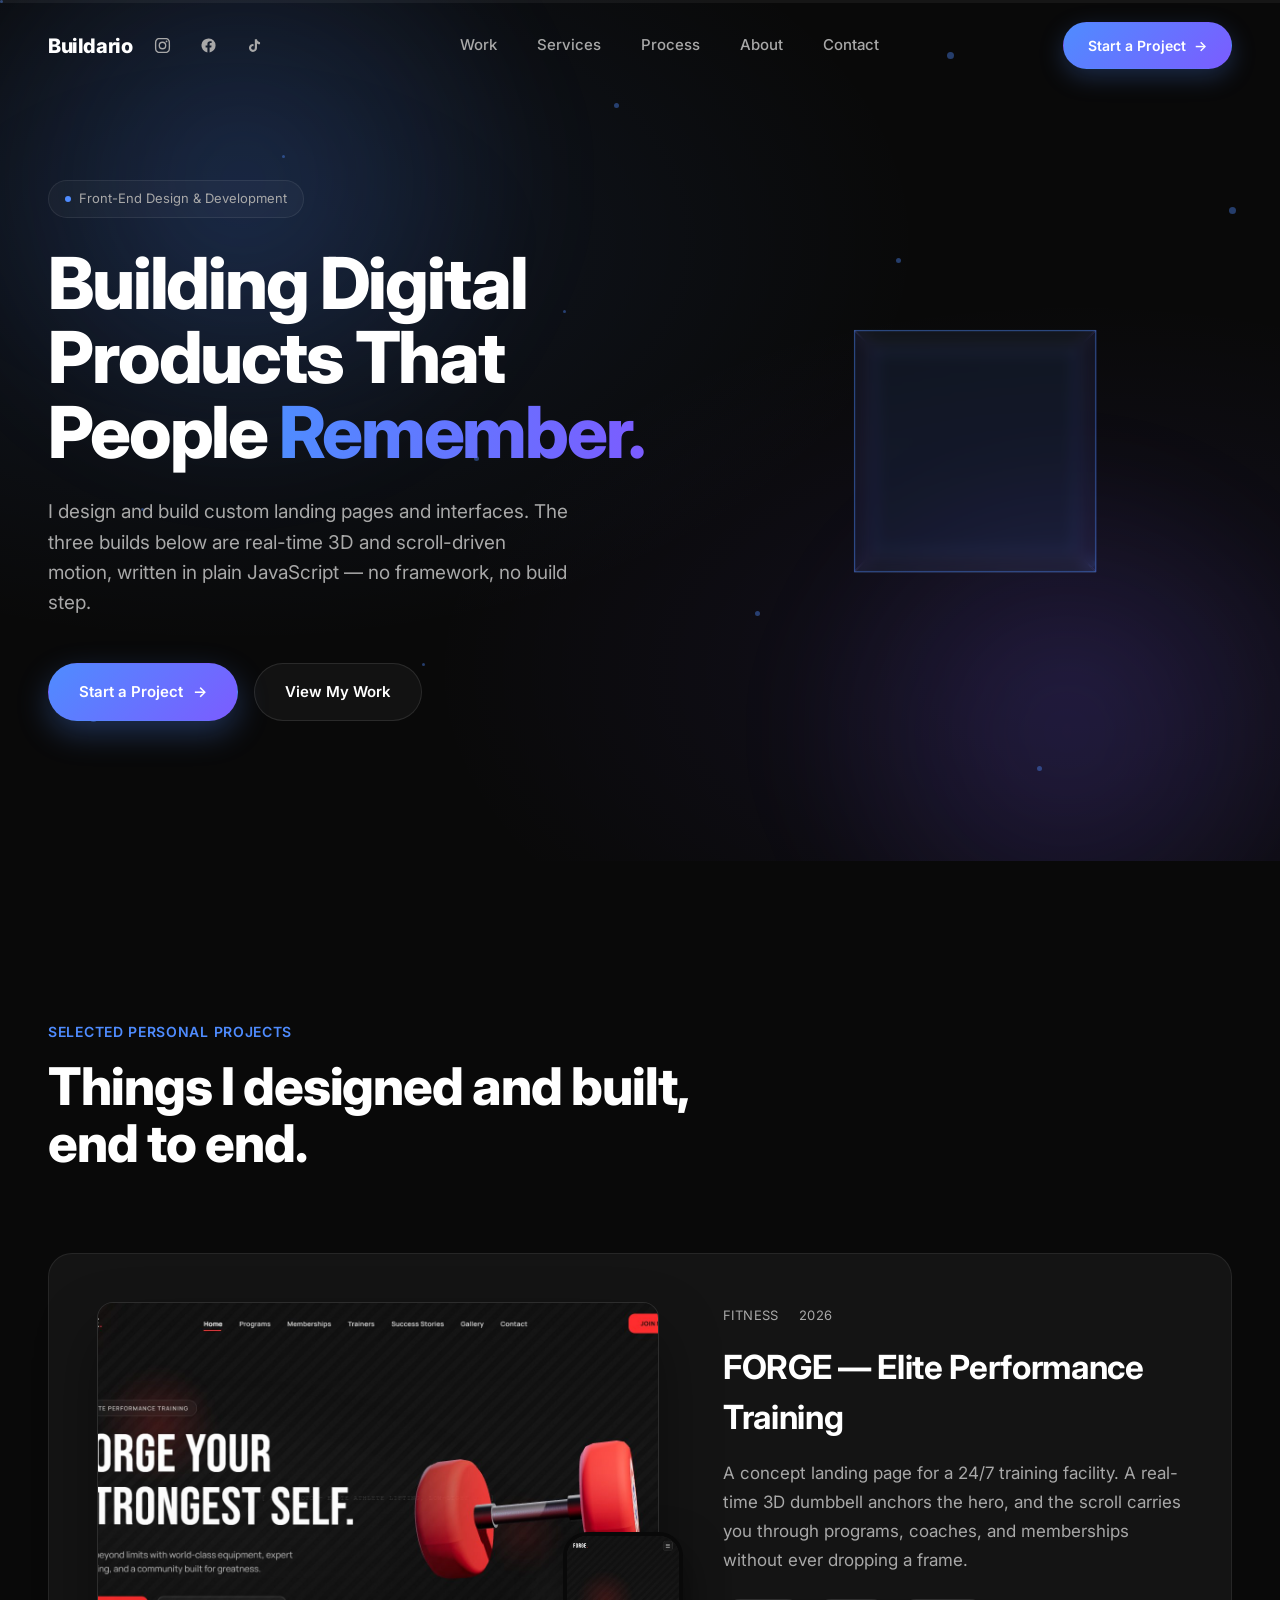
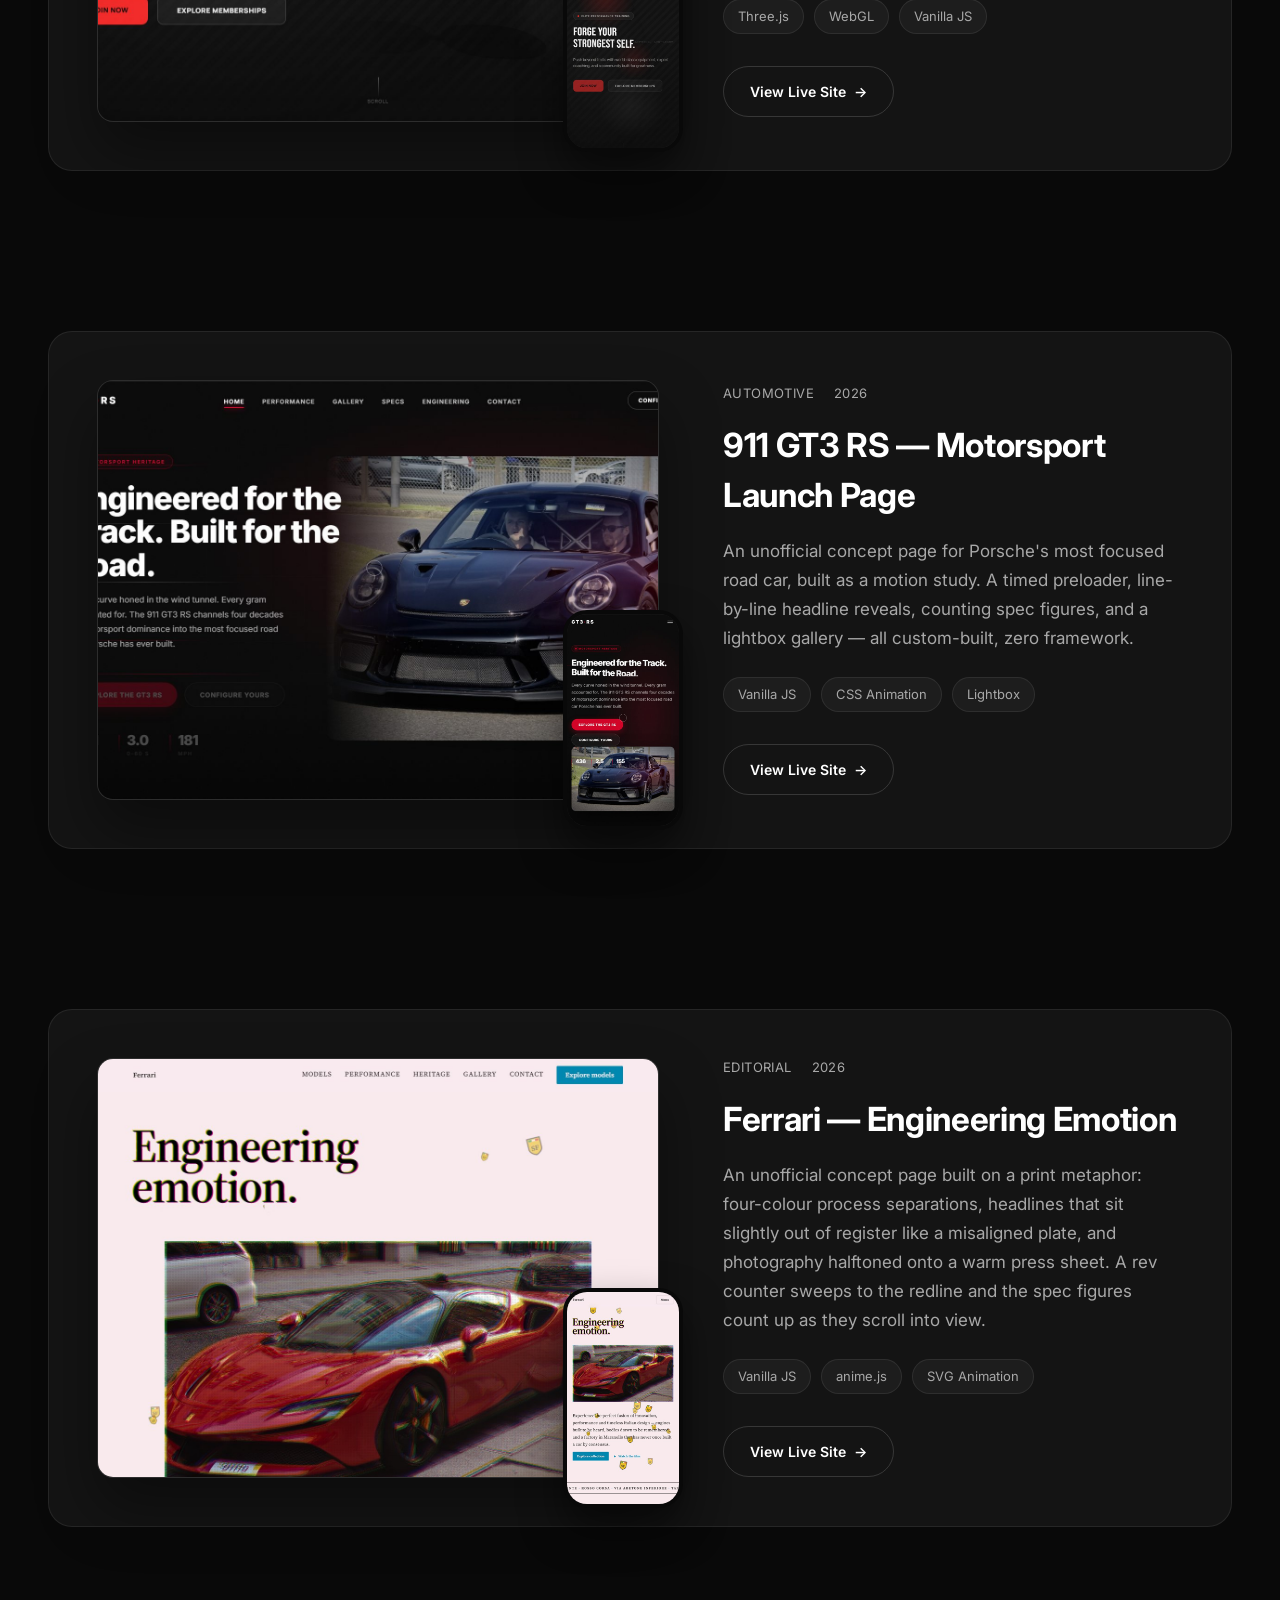
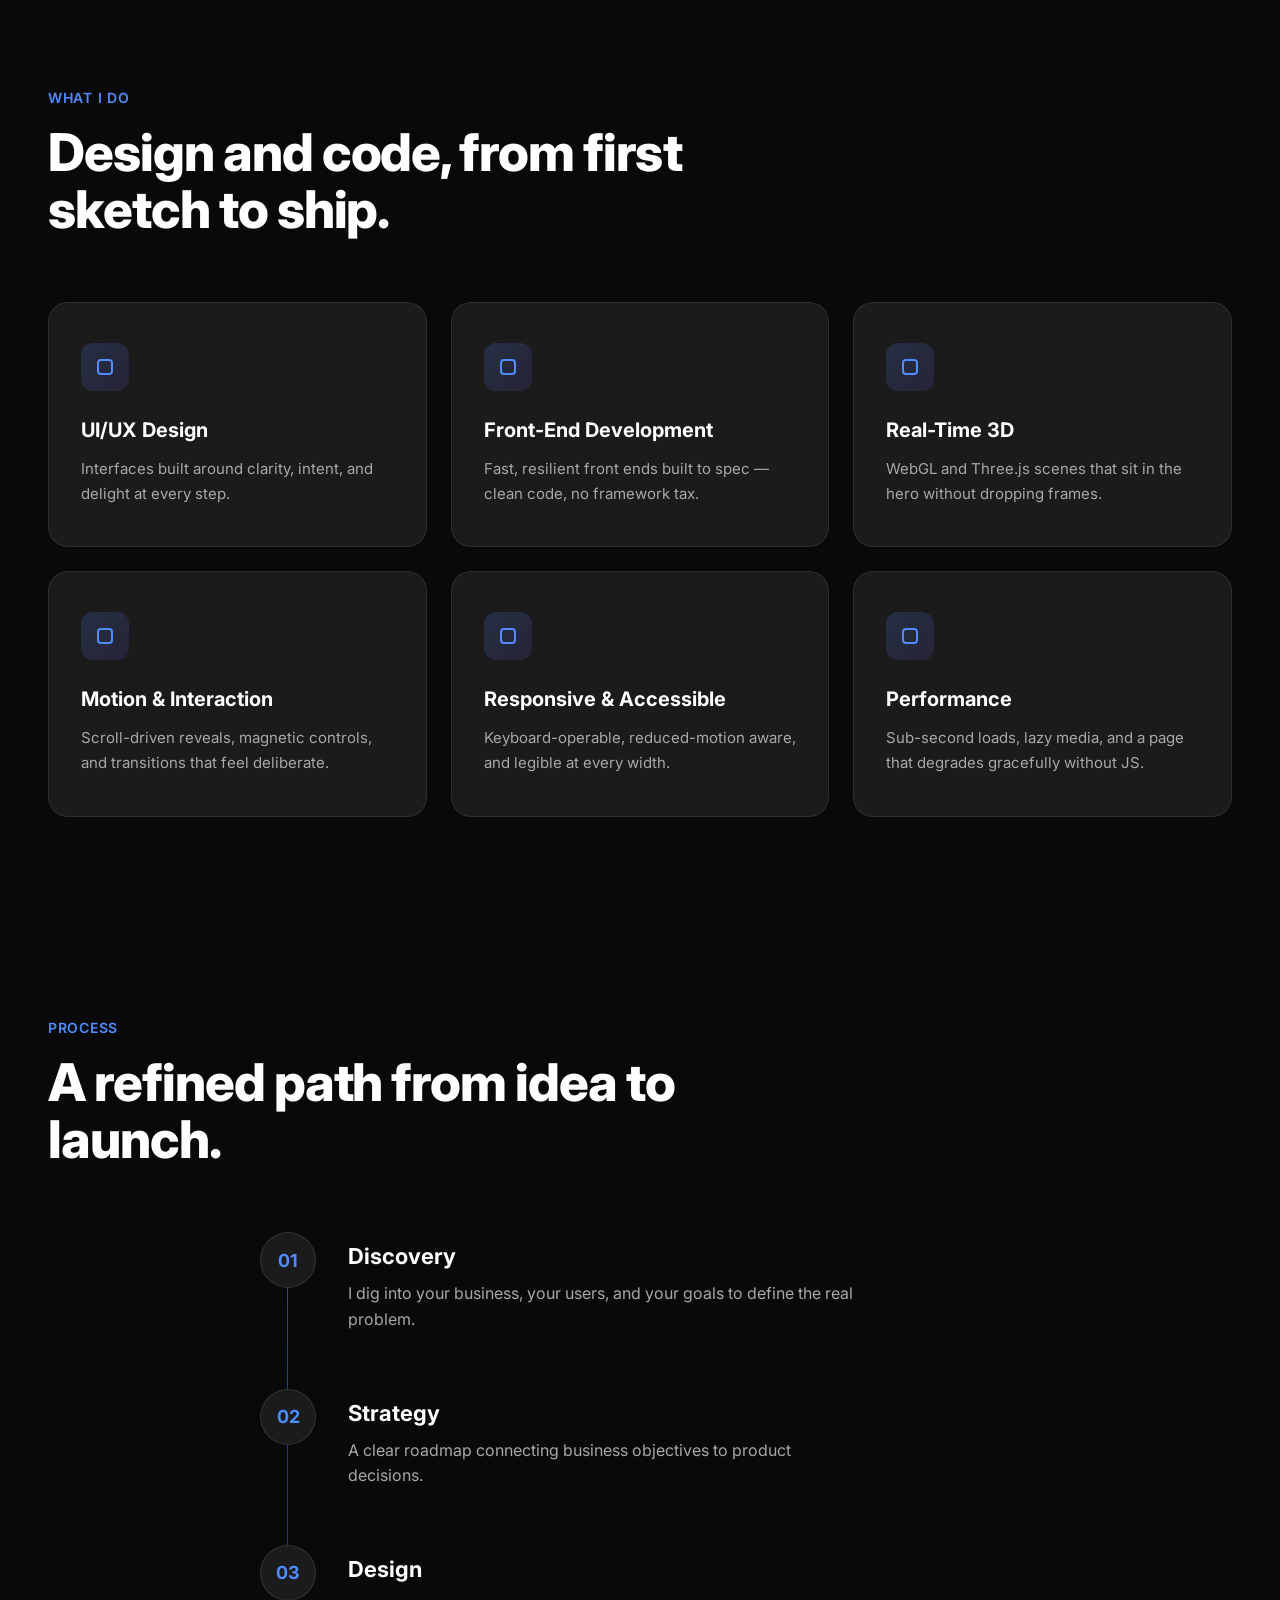
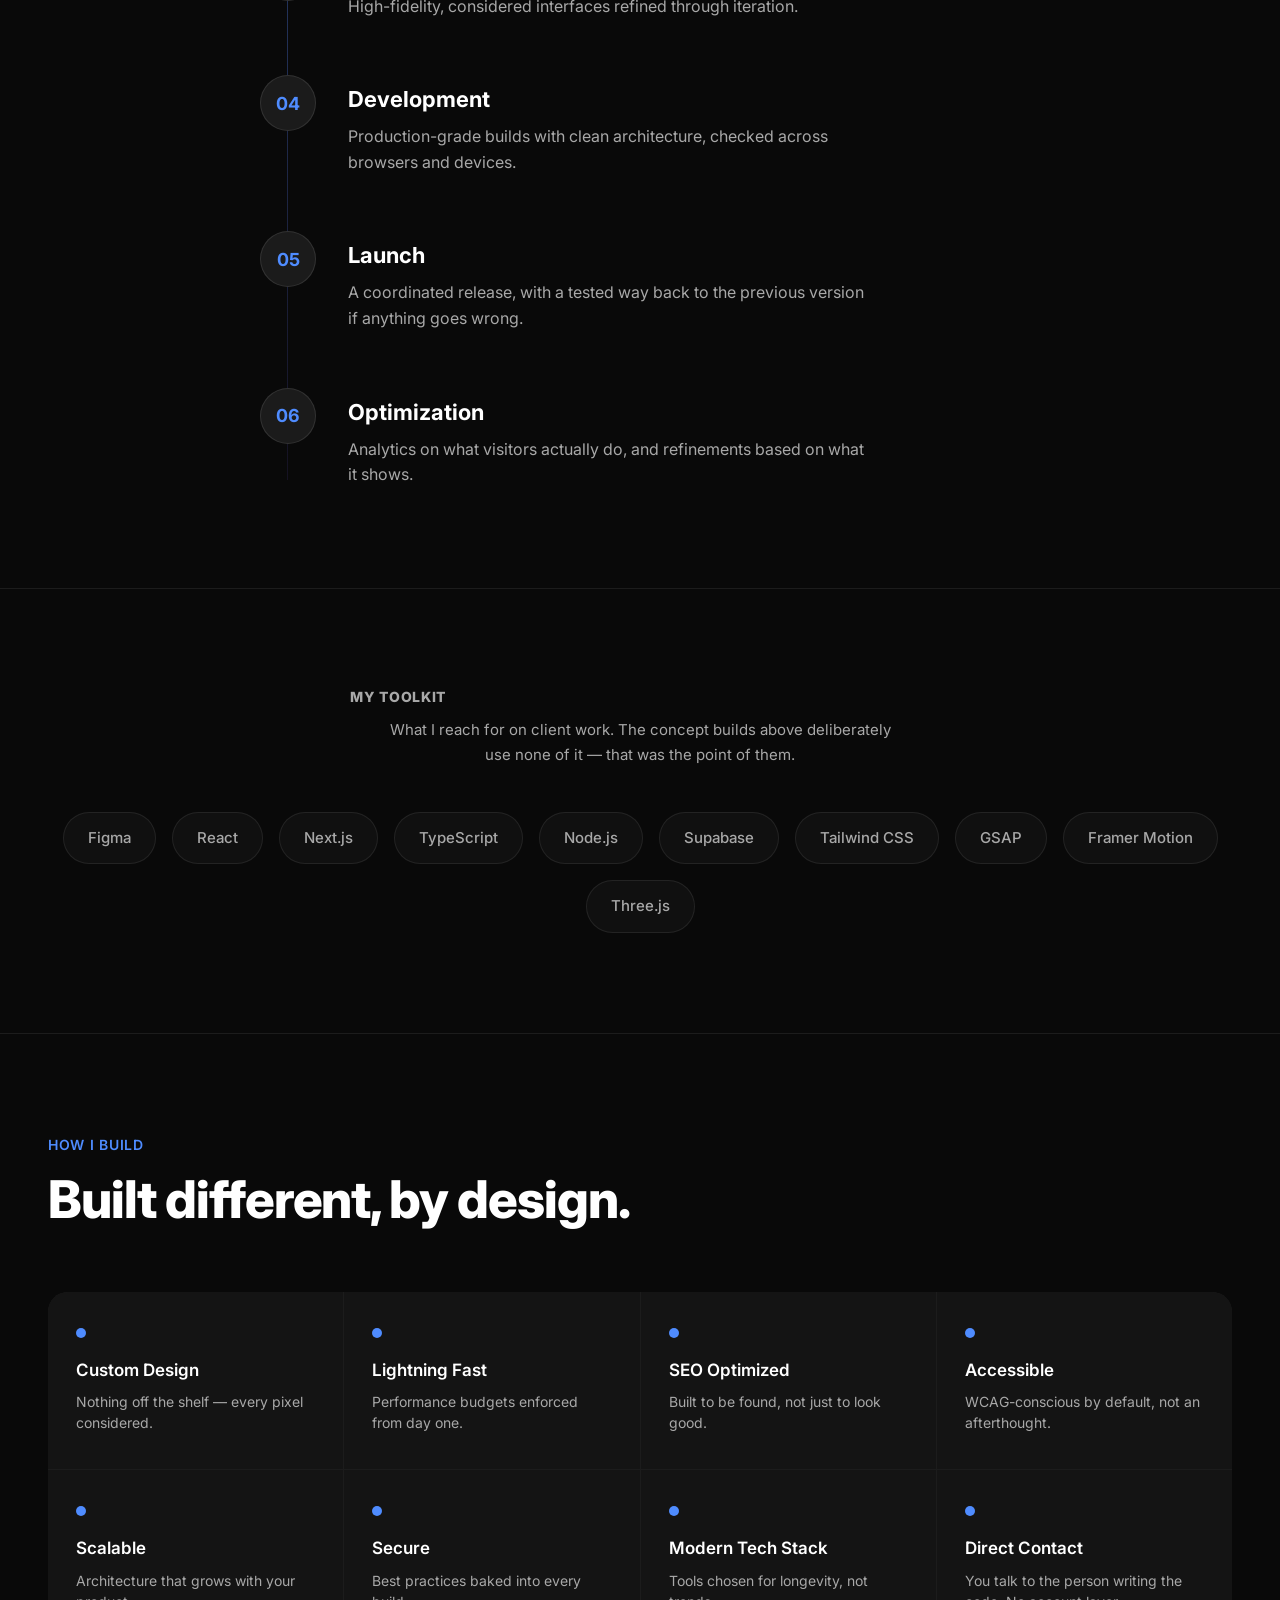
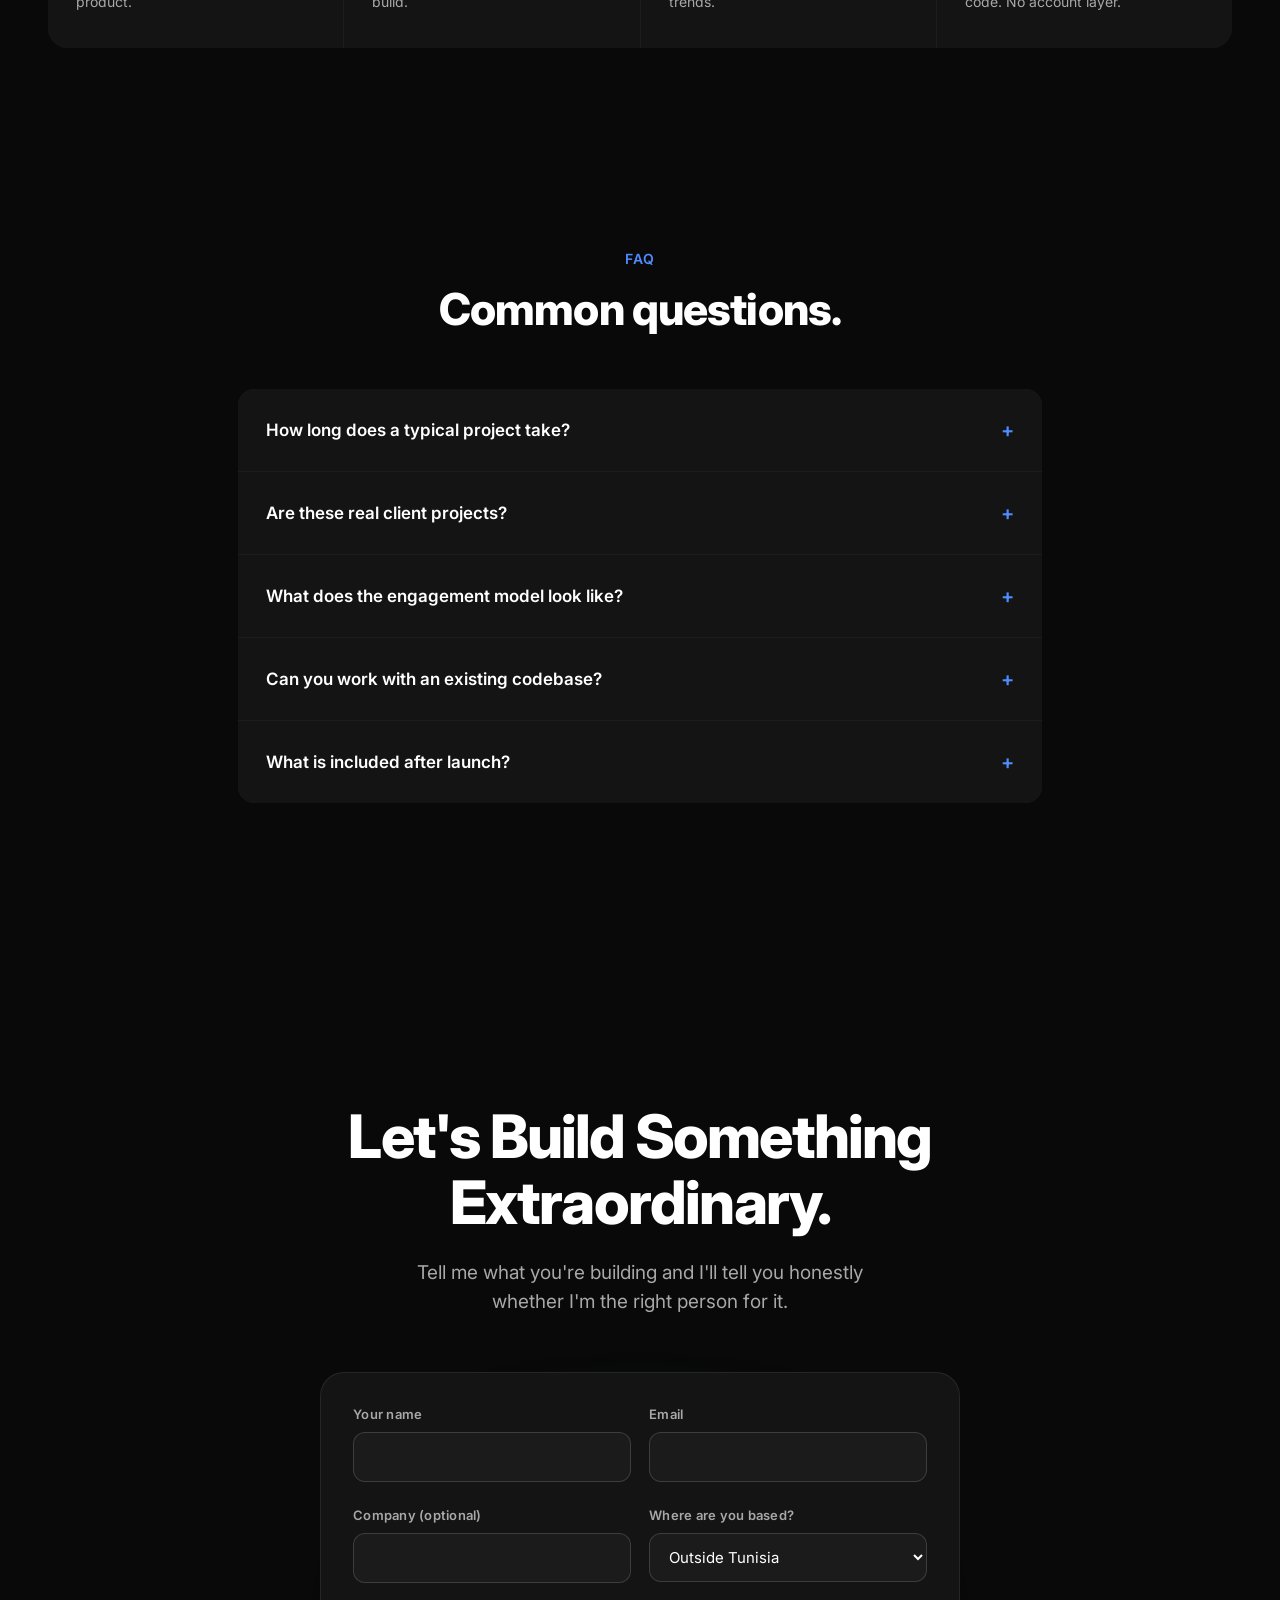
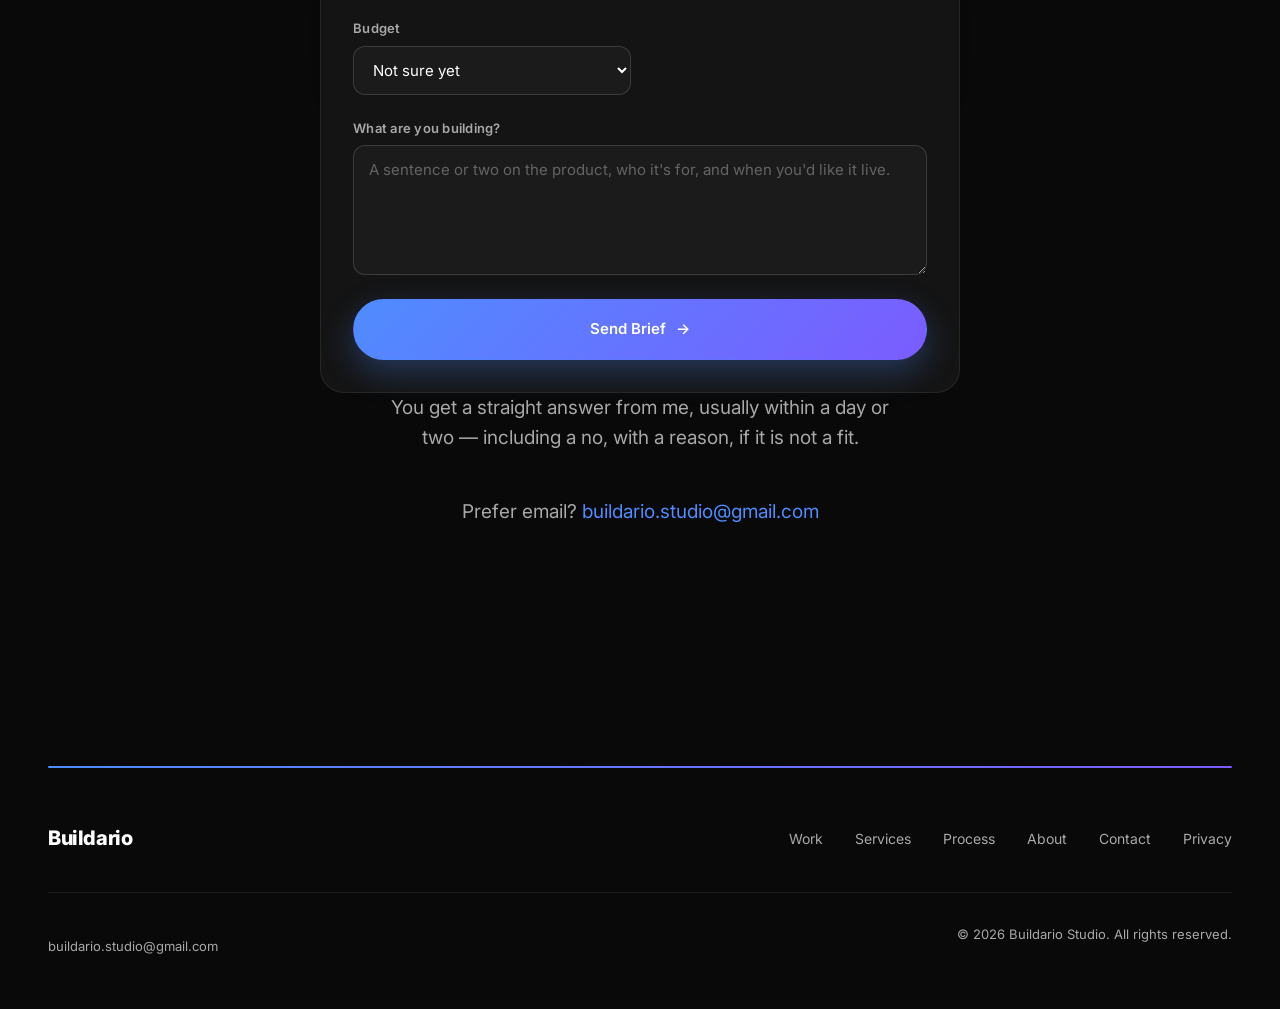
==== commit 3b79e32b: "Drop the "by hand" claim from the site copy Six places said the work was hand-built or written by ha" ====
--- a/index.html
+++ b/index.html
@@ -4,7 +4,7 @@
 <meta charset="utf-8">
 <meta name="viewport" content="width=device-width, initial-scale=1">
 <title>Buildario — Front-End Design &amp; Development Portfolio</title>
-<meta name="description" content="Buildario is the portfolio of a front-end designer and developer. Hand-built landing pages and interfaces — WebGL, scroll-driven motion, and no frameworks.">
+<meta name="description" content="Buildario is the portfolio of a front-end designer and developer. Custom landing pages and interfaces — WebGL, scroll-driven motion, and no frameworks.">
 <!-- This page is the deploy root: buildario.studio serves it directly, with the
      three demos as sibling folders. -->
 <link rel="canonical" href="https://buildario.studio/">
@@ -14,14 +14,14 @@
 <meta property="og:url" content="https://buildario.studio/">
 <meta property="og:site_name" content="Buildario">
 <meta property="og:title" content="Buildario — Front-End Design &amp; Development Portfolio">
-<meta property="og:description" content="Hand-built landing pages and interfaces — WebGL, scroll-driven motion, and no frameworks.">
+<meta property="og:description" content="Custom landing pages and interfaces — WebGL, scroll-driven motion, and no frameworks.">
 <meta property="og:image" content="https://buildario.studio/assets/og-cover.jpg?v=2">
 <meta property="og:image:width" content="1200">
 <meta property="og:image:height" content="630">
 <meta property="og:image:alt" content="Buildario portfolio: Building Digital Products That People Remember.">
 <meta name="twitter:card" content="summary_large_image">
 <meta name="twitter:title" content="Buildario — Front-End Design &amp; Development Portfolio">
-<meta name="twitter:description" content="Hand-built landing pages and interfaces — WebGL, scroll-driven motion, and no frameworks.">
+<meta name="twitter:description" content="Custom landing pages and interfaces — WebGL, scroll-driven motion, and no frameworks.">
 <meta name="twitter:image" content="https://buildario.studio/assets/og-cover.jpg?v=2">
 <meta name="theme-color" content="#090909">
 
@@ -128,7 +128,7 @@
   <div class="hero-copy reveal">
     <p class="badge"><span class="badge-dot" aria-hidden="true"></span>Front-End Design &amp; Development</p>
     <h1>Building Digital Products That People <span class="grad-text">Remember.</span></h1>
-    <p class="hero-sub">I design and build landing pages and interfaces by hand. The three builds below are real-time 3D and scroll-driven motion, written in plain JavaScript — no framework, no build step.</p>
+    <p class="hero-sub">I design and build custom landing pages and interfaces. The three builds below are real-time 3D and scroll-driven motion, written in plain JavaScript — no framework, no build step.</p>
     <div class="hero-cta">
       <a href="#contact" class="btn btn-primary magnetic">Start a Project <span aria-hidden="true">→</span></a>
       <a href="#work" class="btn btn-ghost magnetic">View My Work</a>
@@ -190,7 +190,7 @@
     <div class="project-body">
       <p class="project-meta"><span>Automotive</span><span>2026</span></p>
       <h3>911 GT3 RS — Motorsport Launch Page</h3>
-      <p class="project-desc">An unofficial concept page for Porsche's most focused road car, built as a motion study. A timed preloader, line-by-line headline reveals, counting spec figures, and a lightbox gallery — all hand-built, zero framework.</p>
+      <p class="project-desc">An unofficial concept page for Porsche's most focused road car, built as a motion study. A timed preloader, line-by-line headline reveals, counting spec figures, and a lightbox gallery — all custom-built, zero framework.</p>
       <ul class="tags">
         <li>Vanilla JS</li>
         <li>CSS Animation</li>
@@ -238,7 +238,7 @@
     <article class="card service reveal">
       <span class="service-icon" aria-hidden="true"><span></span></span>
       <h3>Front-End Development</h3>
-      <p>Fast, resilient front ends written by hand — clean code, no framework tax.</p>
+      <p>Fast, resilient front ends built to spec — clean code, no framework tax.</p>
     </article>
     <article class="card service reveal">
       <span class="service-icon" aria-hidden="true"><span></span></span>
--- a/styles.css
+++ b/styles.css
@@ -199,9 +199,9 @@
 .nav-social a {
   display: grid;
   place-items: center;
-  width: 34px;
-  height: 34px;
-  border-radius: 10px;
+  width: 44px;
+  height: 44px;
+  border-radius: 12px;
   color: var(--muted);
   transition: color 0.25s ease, background 0.25s ease;
 }
@@ -1048,9 +1048,10 @@
      runs out of room: at ~950px the social marks and the first link overlap.
      Tightening both the link gap and the brand group buys back the width
      without dropping anything from the bar. */
-  .nav-links { gap: 26px; }
-  .nav-brand { gap: 6px; }
-  .nav-social a { width: 32px; height: 32px; }
+  .nav-links { gap: 18px; }
+  .nav-brand { gap: 4px; }
+  .nav-social a { width: 44px; height: 44px; }
+  .nav-social { gap: 0; }
 }
 
 @media (max-width: 900px) {
@@ -1132,10 +1133,19 @@
   .cta { padding: 100px var(--gutter); }
   .footer-top { flex-direction: column; align-items: flex-start; }
 
-  /* Brand, three marks and the toggle all share one line here. Tightening the
-     group gap keeps the row off the wordmark down to a 320px viewport. */
+  /* Brand, three marks and the toggle all share one line here. */
   .nav-brand { gap: 6px; }
-  .nav-social a { width: 34px; height: 34px; }
+  .nav-social a { width: 44px; height: 44px; }
+}
+
+/* Three 44px targets plus the wordmark plus the toggle is more content than
+   the smallest phones have room for at the 32px side padding used above
+   — they touch by 320px wide. Nothing shrinks below 44px — the icons keep
+   their target size — the row just claims a little more of the edge. */
+@media (max-width: 400px) {
+  #nav { padding-left: 20px; padding-right: 20px; }
+  .nav-brand { gap: 4px; }
+  .nav-social { gap: 0; }
 }
 
 /* ==========================================================================
